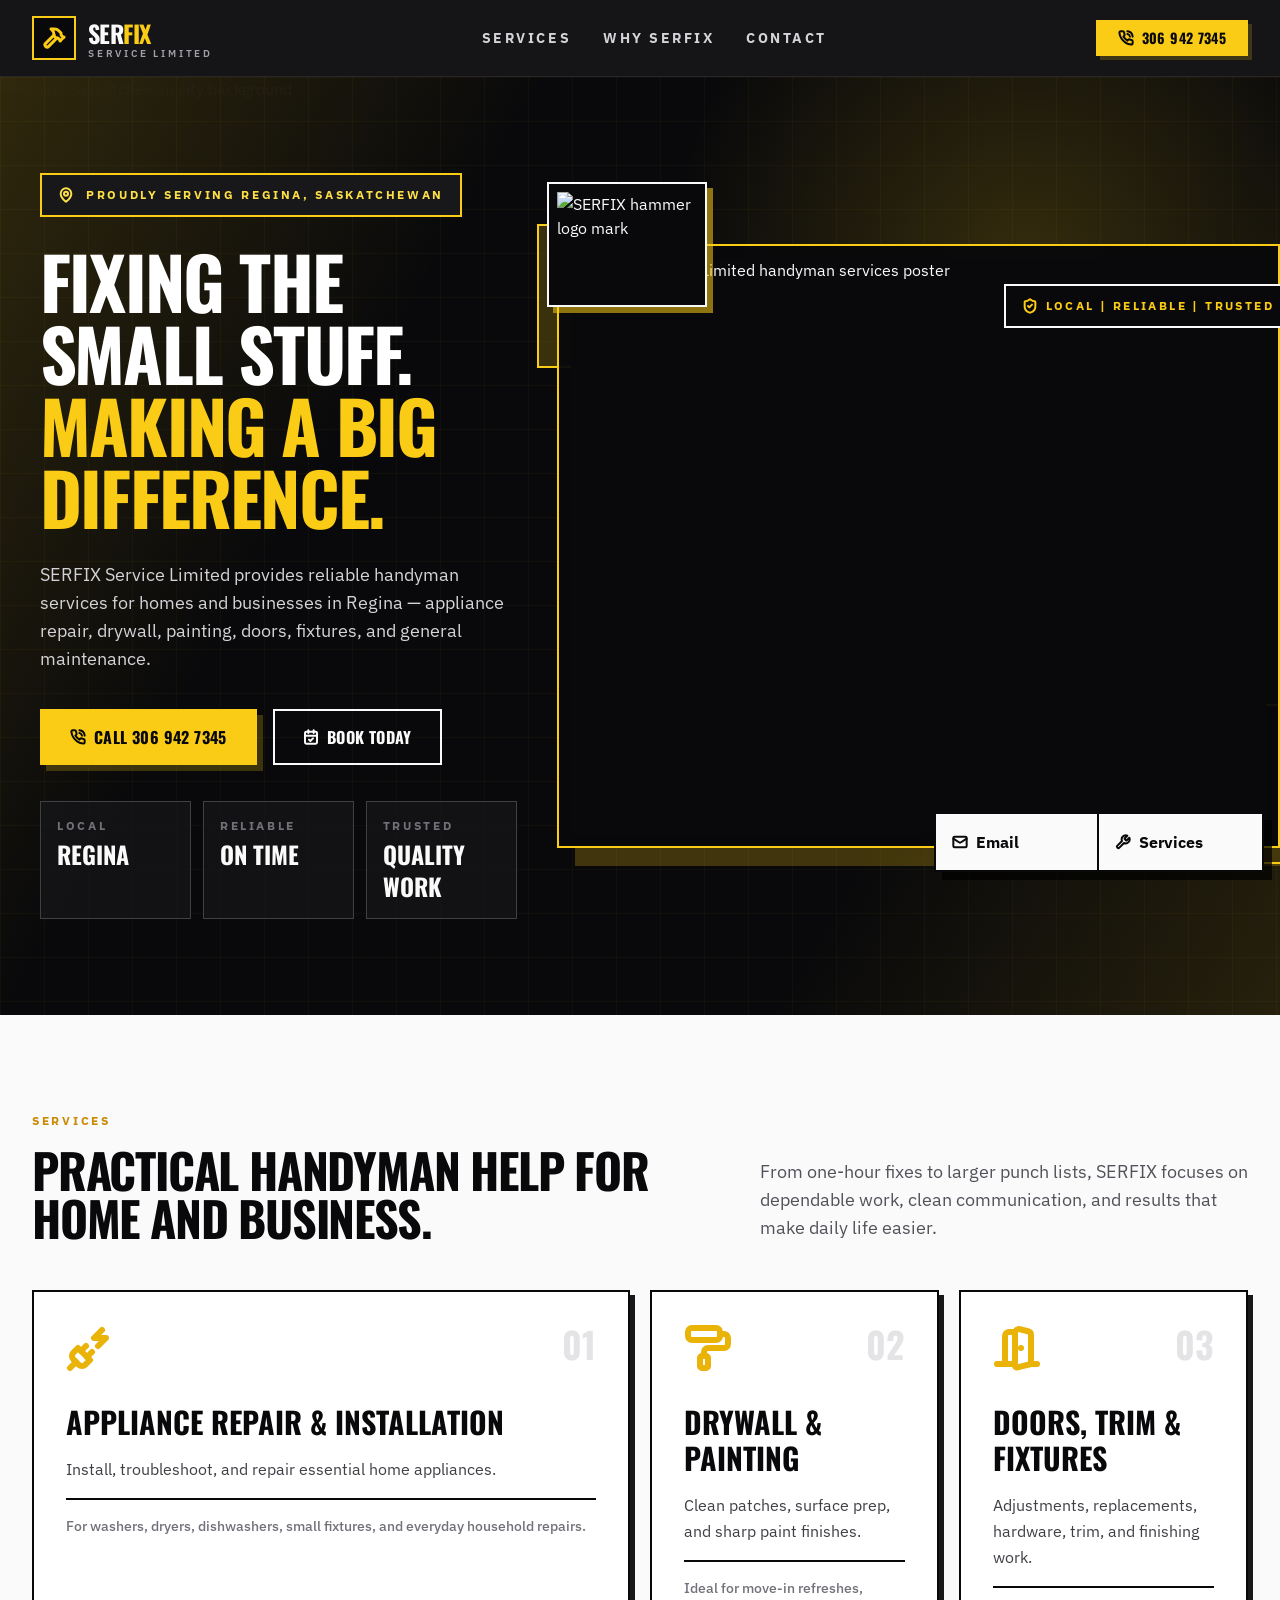
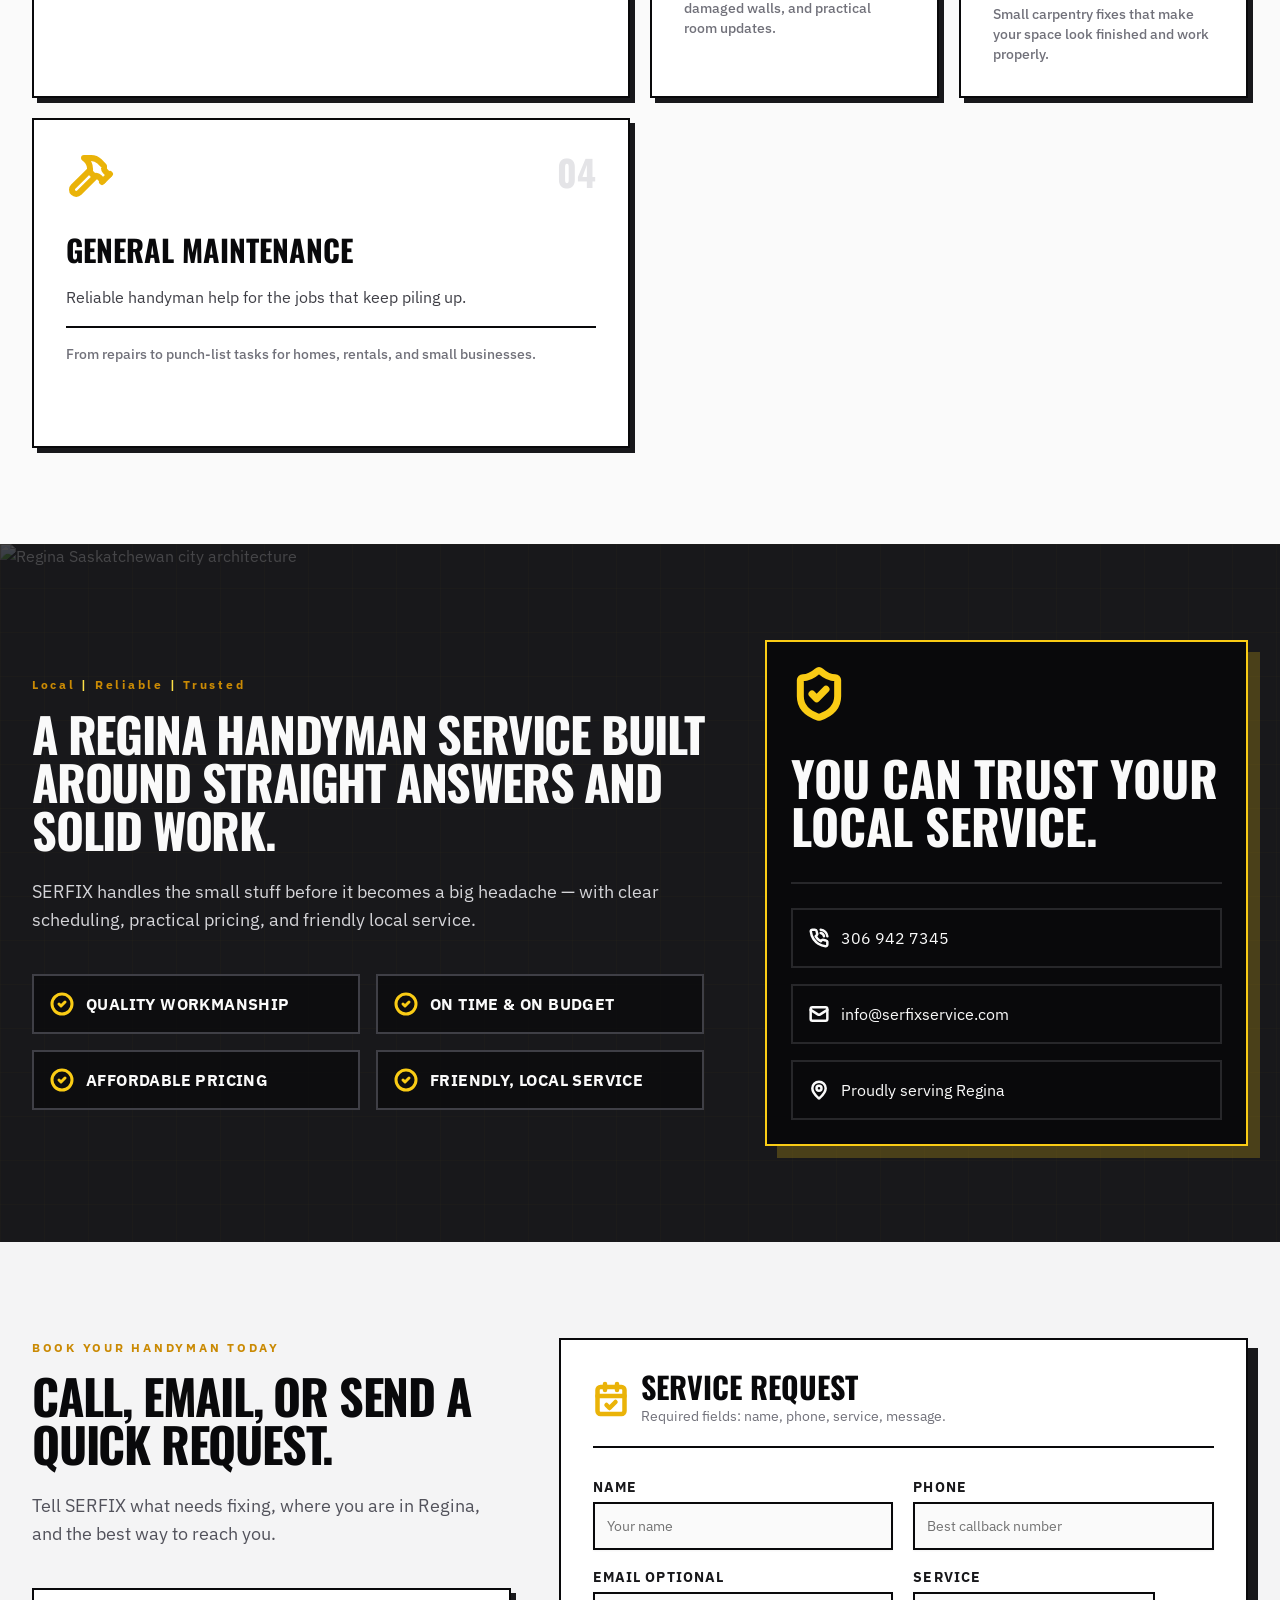
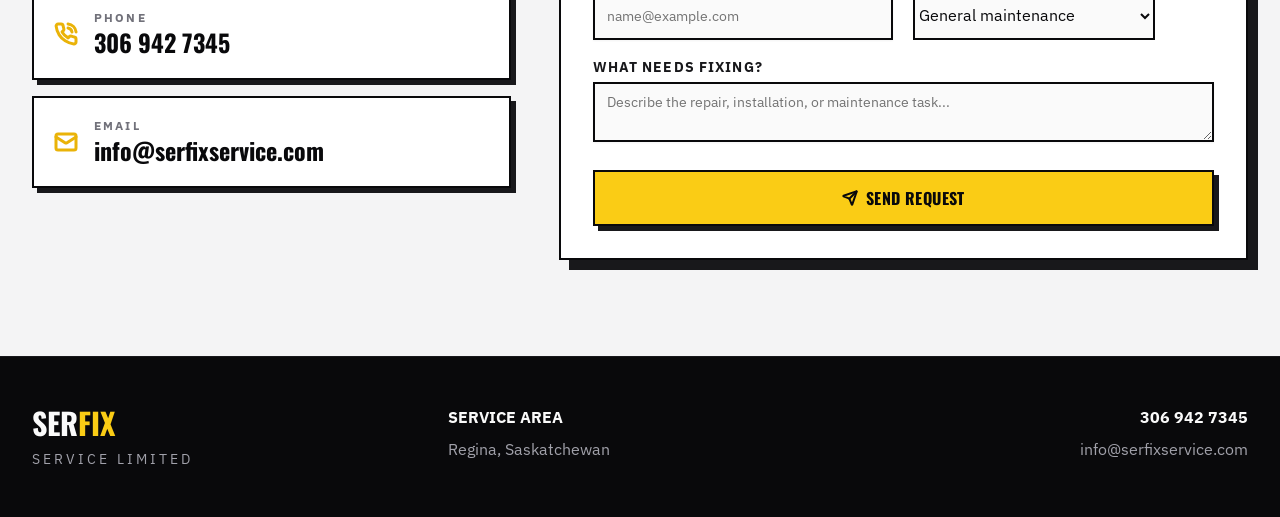
==== serfix_static_site/index.html @ 07491d95 "auto-commit for 04eb2e8a-d529-4bbb-8c58-b17c1a2b4d49" ====
<!doctype html><html lang="en"><head><meta charset="utf-8"/><meta name="viewport" content="width=device-width,initial-scale=1"/><meta name="theme-color" content="#09090b"/><meta name="description" content="SERFIX Service Limited — reliable handyman services in Regina, Saskatchewan."/><title>SERFIX Service Limited</title><script defer="defer" src="./static/js/main.a08a2204.js"></script><link href="./static/css/main.55e63e1f.css" rel="stylesheet"></head><body><noscript>You need to enable JavaScript to run this app.</noscript><div id="root"></div></body></html>
---- serfix_static_site/static/css/main.55e63e1f.css ----
@import url(https://fonts.googleapis.com/css2?family=IBM+Plex+Sans:wght@400;500;600;700;900&family=Oswald:wght@500;600;700&display=swap);*,:after,:before{--tw-border-spacing-x:0;--tw-border-spacing-y:0;--tw-translate-x:0;--tw-translate-y:0;--tw-rotate:0;--tw-skew-x:0;--tw-skew-y:0;--tw-scale-x:1;--tw-scale-y:1;--tw-pan-x: ;--tw-pan-y: ;--tw-pinch-zoom: ;--tw-scroll-snap-strictness:proximity;--tw-gradient-from-position: ;--tw-gradient-via-position: ;--tw-gradient-to-position: ;--tw-ordinal: ;--tw-slashed-zero: ;--tw-numeric-figure: ;--tw-numeric-spacing: ;--tw-numeric-fraction: ;--tw-ring-inset: ;--tw-ring-offset-width:0px;--tw-ring-offset-color:#fff;--tw-ring-color:#3b82f680;--tw-ring-offset-shadow:0 0 #0000;--tw-ring-shadow:0 0 #0000;--tw-shadow:0 0 #0000;--tw-shadow-colored:0 0 #0000;--tw-blur: ;--tw-brightness: ;--tw-contrast: ;--tw-grayscale: ;--tw-hue-rotate: ;--tw-invert: ;--tw-saturate: ;--tw-sepia: ;--tw-drop-shadow: ;--tw-backdrop-blur: ;--tw-backdrop-brightness: ;--tw-backdrop-contrast: ;--tw-backdrop-grayscale: ;--tw-backdrop-hue-rotate: ;--tw-backdrop-invert: ;--tw-backdrop-opacity: ;--tw-backdrop-saturate: ;--tw-backdrop-sepia: ;--tw-contain-size: ;--tw-contain-layout: ;--tw-contain-paint: ;--tw-contain-style: }::backdrop{--tw-border-spacing-x:0;--tw-border-spacing-y:0;--tw-translate-x:0;--tw-translate-y:0;--tw-rotate:0;--tw-skew-x:0;--tw-skew-y:0;--tw-scale-x:1;--tw-scale-y:1;--tw-pan-x: ;--tw-pan-y: ;--tw-pinch-zoom: ;--tw-scroll-snap-strictness:proximity;--tw-gradient-from-position: ;--tw-gradient-via-position: ;--tw-gradient-to-position: ;--tw-ordinal: ;--tw-slashed-zero: ;--tw-numeric-figure: ;--tw-numeric-spacing: ;--tw-numeric-fraction: ;--tw-ring-inset: ;--tw-ring-offset-width:0px;--tw-ring-offset-color:#fff;--tw-ring-color:#3b82f680;--tw-ring-offset-shadow:0 0 #0000;--tw-ring-shadow:0 0 #0000;--tw-shadow:0 0 #0000;--tw-shadow-colored:0 0 #0000;--tw-blur: ;--tw-brightness: ;--tw-contrast: ;--tw-grayscale: ;--tw-hue-rotate: ;--tw-invert: ;--tw-saturate: ;--tw-sepia: ;--tw-drop-shadow: ;--tw-backdrop-blur: ;--tw-backdrop-brightness: ;--tw-backdrop-contrast: ;--tw-backdrop-grayscale: ;--tw-backdrop-hue-rotate: ;--tw-backdrop-invert: ;--tw-backdrop-opacity: ;--tw-backdrop-saturate: ;--tw-backdrop-sepia: ;--tw-contain-size: ;--tw-contain-layout: ;--tw-contain-paint: ;--tw-contain-style: }

/*
! tailwindcss v3.4.19 | MIT License | https://tailwindcss.com
*/*,:after,:before{border:0 solid #e5e7eb;box-sizing:border-box}:after,:before{--tw-content:""}:host,html{-webkit-text-size-adjust:100%;font-feature-settings:normal;-webkit-tap-highlight-color:transparent;font-family:IBM Plex Sans,sans-serif;font-variation-settings:normal;line-height:1.5;tab-size:4}body{line-height:inherit}hr{border-top-width:1px;color:inherit;height:0}abbr:where([title]){-webkit-text-decoration:underline dotted;text-decoration:underline dotted}h1,h2,h3,h4,h5,h6{font-size:inherit;font-weight:inherit}a{color:inherit;text-decoration:inherit}b,strong{font-weight:bolder}code,kbd,pre,samp{font-feature-settings:normal;font-family:ui-monospace,SFMono-Regular,Menlo,Monaco,Consolas,Liberation Mono,Courier New,monospace;font-size:1em;font-variation-settings:normal}small{font-size:80%}sub,sup{font-size:75%;line-height:0;position:relative;vertical-align:initial}sub{bottom:-.25em}sup{top:-.5em}table{border-collapse:collapse;border-color:inherit;text-indent:0}button,input,optgroup,select,textarea{font-feature-settings:inherit;color:inherit;font-family:inherit;font-size:100%;font-variation-settings:inherit;font-weight:inherit;letter-spacing:inherit;line-height:inherit;margin:0;padding:0}button,select{text-transform:none}button,input:where([type=button]),input:where([type=reset]),input:where([type=submit]){-webkit-appearance:button;background-color:initial;background-image:none}:-moz-focusring{outline:auto}:-moz-ui-invalid{box-shadow:none}progress{vertical-align:initial}::-webkit-inner-spin-button,::-webkit-outer-spin-button{height:auto}[type=search]{-webkit-appearance:textfield;outline-offset:-2px}::-webkit-search-decoration{-webkit-appearance:none}::-webkit-file-upload-button{-webkit-appearance:button;font:inherit}summary{display:list-item}blockquote,dd,dl,figure,h1,h2,h3,h4,h5,h6,hr,p,pre{margin:0}fieldset{margin:0}fieldset,legend{padding:0}menu,ol,ul{list-style:none;margin:0;padding:0}dialog{padding:0}textarea{resize:vertical}input::placeholder,textarea::placeholder{color:#9ca3af;opacity:1}[role=button],button{cursor:pointer}:disabled{cursor:default}audio,canvas,embed,iframe,img,object,svg,video{display:block;vertical-align:middle}img,video{height:auto;max-width:100%}[hidden]:where(:not([hidden=until-found])){display:none}:root{--background:0 0% 100%;--foreground:0 0% 3.9%;--card:0 0% 100%;--card-foreground:0 0% 3.9%;--popover:0 0% 100%;--popover-foreground:0 0% 3.9%;--primary:48 96% 53%;--primary-foreground:240 10% 4%;--secondary:0 0% 96.1%;--secondary-foreground:0 0% 9%;--muted:0 0% 96.1%;--muted-foreground:0 0% 45.1%;--accent:0 0% 96.1%;--accent-foreground:0 0% 9%;--destructive:0 84.2% 60.2%;--destructive-foreground:0 0% 98%;--border:0 0% 89.8%;--input:0 0% 89.8%;--ring:48 96% 53%;--chart-1:12 76% 61%;--chart-2:173 58% 39%;--chart-3:197 37% 24%;--chart-4:43 74% 66%;--chart-5:27 87% 67%;--radius:0rem}*{border-color:#e5e5e5;border-color:hsl(var(--border))}body{background-color:#fff;background-color:hsl(var(--background));color:#0a0a0a;color:hsl(var(--foreground))}[data-debug-wrapper=true]{display:contents!important}[data-debug-wrapper=true]>*{border:inherit;column-gap:inherit;gap:inherit;margin:inherit;padding:inherit;row-gap:inherit}.sr-only{clip:rect(0,0,0,0);border-width:0;height:1px;margin:-1px;overflow:hidden;padding:0;position:absolute;white-space:nowrap;width:1px}.pointer-events-none{pointer-events:none}.pointer-events-auto{pointer-events:auto}.visible{visibility:visible}.invisible{visibility:hidden}.fixed{position:fixed}.absolute{position:absolute}.relative{position:relative}.sticky{position:-webkit-sticky;position:sticky}.inset-0{inset:0}.inset-x-0{left:0;right:0}.inset-y-0{bottom:0;top:0}.-bottom-12{bottom:-3rem}.-bottom-4{bottom:-1rem}.-bottom-6{bottom:-1.5rem}.-left-12{left:-3rem}.-left-3{left:-.75rem}.-left-5{left:-1.25rem}.-right-12{right:-3rem}.-right-3{right:-.75rem}.-right-4{right:-1rem}.-top-12{top:-3rem}.-top-16{top:-4rem}.-top-5{top:-1.25rem}.bottom-0{bottom:0}.left-0{left:0}.left-1{left:.25rem}.left-1\/2{left:50%}.left-2{left:.5rem}.left-6{left:1.5rem}.left-\[50\%\]{left:50%}.right-0{right:0}.right-1{right:.25rem}.right-2{right:.5rem}.right-4{right:1rem}.right-6{right:1.5rem}.top-0{top:0}.top-1{top:.25rem}.top-1\/2{top:50%}.top-10{top:2.5rem}.top-4{top:1rem}.top-\[1px\]{top:1px}.top-\[50\%\]{top:50%}.top-\[60\%\]{top:60%}.top-full{top:100%}.z-10{z-index:10}.z-20{z-index:20}.z-50{z-index:50}.z-\[100\]{z-index:100}.z-\[1\]{z-index:1}.-mx-1{margin-left:-.25rem;margin-right:-.25rem}.mx-auto{margin-left:auto;margin-right:auto}.my-1{margin-bottom:.25rem;margin-top:.25rem}.-ml-4{margin-left:-1rem}.-mt-4{margin-top:-1rem}.mb-1{margin-bottom:.25rem}.mb-7{margin-bottom:1.75rem}.mb-8{margin-bottom:2rem}.ml-1{margin-left:.25rem}.ml-auto{margin-left:auto}.mr-2{margin-right:.5rem}.mt-1{margin-top:.25rem}.mt-1\.5{margin-top:.375rem}.mt-10{margin-top:2.5rem}.mt-12{margin-top:3rem}.mt-2{margin-top:.5rem}.mt-24{margin-top:6rem}.mt-4{margin-top:1rem}.mt-5{margin-top:1.25rem}.mt-6{margin-top:1.5rem}.mt-7{margin-top:1.75rem}.mt-8{margin-top:2rem}.mt-9{margin-top:2.25rem}.mt-auto{margin-top:auto}.block{display:block}.flex{display:flex}.inline-flex{display:inline-flex}.table{display:table}.grid{display:grid}.hidden{display:none}.aspect-\[4\/3\]{aspect-ratio:4/3}.aspect-square{aspect-ratio:1/1}.h-1\.5{height:.375rem}.h-10{height:2.5rem}.h-11{height:2.75rem}.h-12{height:3rem}.h-14{height:3.5rem}.h-2{height:.5rem}.h-2\.5{height:.625rem}.h-3{height:.75rem}.h-3\.5{height:.875rem}.h-36{height:9rem}.h-4{height:1rem}.h-40{height:10rem}.h-5{height:1.25rem}.h-6{height:1.5rem}.h-7{height:1.75rem}.h-8{height:2rem}.h-9{height:2.25rem}.h-\[1px\]{height:1px}.h-\[var\(--radix-navigation-menu-viewport-height\)\]{height:var(--radix-navigation-menu-viewport-height)}.h-\[var\(--radix-select-trigger-height\)\]{height:var(--radix-select-trigger-height)}.h-auto{height:auto}.h-full{height:100%}.h-px{height:1px}.max-h-\[--radix-context-menu-content-available-height\]{max-height:var(--radix-context-menu-content-available-height)}.max-h-\[--radix-select-content-available-height\]{max-height:var(--radix-select-content-available-height)}.max-h-\[300px\]{max-height:300px}.max-h-\[var\(--radix-dropdown-menu-content-available-height\)\]{max-height:var(--radix-dropdown-menu-content-available-height)}.max-h-screen{max-height:100vh}.min-h-36{min-height:9rem}.min-h-\[60px\]{min-height:60px}.min-h-\[88vh\]{min-height:88vh}.min-h-screen{min-height:100vh}.w-10{width:2.5rem}.w-11{width:2.75rem}.w-12{width:3rem}.w-14{width:3.5rem}.w-2{width:.5rem}.w-2\.5{width:.625rem}.w-3{width:.75rem}.w-3\.5{width:.875rem}.w-3\/4{width:75%}.w-32{width:8rem}.w-36{width:9rem}.w-4{width:1rem}.w-40{width:10rem}.w-5{width:1.25rem}.w-6{width:1.5rem}.w-64{width:16rem}.w-7{width:1.75rem}.w-72{width:18rem}.w-8{width:2rem}.w-9{width:2.25rem}.w-\[100px\]{width:100px}.w-\[1px\]{width:1px}.w-full{width:100%}.w-max{width:-webkit-max-content;width:max-content}.w-px{width:1px}.min-w-0{min-width:0}.min-w-10{min-width:2.5rem}.min-w-8{min-width:2rem}.min-w-9{min-width:2.25rem}.min-w-\[12rem\]{min-width:12rem}.min-w-\[8rem\]{min-width:8rem}.min-w-\[var\(--radix-select-trigger-width\)\]{min-width:var(--radix-select-trigger-width)}.max-w-2xl{max-width:42rem}.max-w-3xl{max-width:48rem}.max-w-4xl{max-width:56rem}.max-w-7xl{max-width:80rem}.max-w-\[1500px\]{max-width:1500px}.max-w-lg{max-width:32rem}.max-w-max{max-width:-webkit-max-content;max-width:max-content}.max-w-xl{max-width:36rem}.flex-1{flex:1 1}.shrink-0{flex-shrink:0}.grow{flex-grow:1}.grow-0{flex-grow:0}.basis-full{flex-basis:100%}.caption-bottom{caption-side:bottom}.border-collapse{border-collapse:collapse}.origin-\[--radix-context-menu-content-transform-origin\]{transform-origin:var(--radix-context-menu-content-transform-origin)}.origin-\[--radix-dropdown-menu-content-transform-origin\]{transform-origin:var(--radix-dropdown-menu-content-transform-origin)}.origin-\[--radix-hover-card-content-transform-origin\]{transform-origin:var(--radix-hover-card-content-transform-origin)}.origin-\[--radix-menubar-content-transform-origin\]{transform-origin:var(--radix-menubar-content-transform-origin)}.origin-\[--radix-popover-content-transform-origin\]{transform-origin:var(--radix-popover-content-transform-origin)}.origin-\[--radix-select-content-transform-origin\]{transform-origin:var(--radix-select-content-transform-origin)}.origin-\[--radix-tooltip-content-transform-origin\]{transform-origin:var(--radix-tooltip-content-transform-origin)}.-translate-x-1\/2{--tw-translate-x:-50%}.-translate-x-1\/2,.-translate-y-1\/2{transform:translate(var(--tw-translate-x),var(--tw-translate-y)) rotate(var(--tw-rotate)) skewX(var(--tw-skew-x)) skewY(var(--tw-skew-y)) scaleX(var(--tw-scale-x)) scaleY(var(--tw-scale-y))}.-translate-y-1\/2{--tw-translate-y:-50%}.translate-x-\[-50\%\]{--tw-translate-x:-50%}.translate-x-\[-50\%\],.translate-y-\[-50\%\]{transform:translate(var(--tw-translate-x),var(--tw-translate-y)) rotate(var(--tw-rotate)) skewX(var(--tw-skew-x)) skewY(var(--tw-skew-y)) scaleX(var(--tw-scale-x)) scaleY(var(--tw-scale-y))}.translate-y-\[-50\%\]{--tw-translate-y:-50%}.rotate-45{--tw-rotate:45deg}.rotate-45,.rotate-90{transform:translate(var(--tw-translate-x),var(--tw-translate-y)) rotate(var(--tw-rotate)) skewX(var(--tw-skew-x)) skewY(var(--tw-skew-y)) scaleX(var(--tw-scale-x)) scaleY(var(--tw-scale-y))}.rotate-90{--tw-rotate:90deg}.transform{transform:translate(var(--tw-translate-x),var(--tw-translate-y)) rotate(var(--tw-rotate)) skewX(var(--tw-skew-x)) skewY(var(--tw-skew-y)) scaleX(var(--tw-scale-x)) scaleY(var(--tw-scale-y))}@keyframes pulse{50%{opacity:.5}}.animate-pulse{animation:pulse 2s cubic-bezier(.4,0,.6,1) infinite}.cursor-default{cursor:default}.cursor-pointer{cursor:pointer}.touch-none{touch-action:none}.select-none{-webkit-user-select:none;user-select:none}.resize-y{resize:vertical}.list-none{list-style-type:none}.grid-cols-1{grid-template-columns:repeat(1,minmax(0,1fr))}.grid-cols-2{grid-template-columns:repeat(2,minmax(0,1fr))}.flex-row{flex-direction:row}.flex-col{flex-direction:column}.flex-col-reverse{flex-direction:column-reverse}.flex-wrap{flex-wrap:wrap}.place-items-center{place-items:center}.items-start{align-items:flex-start}.items-end{align-items:flex-end}.items-center{align-items:center}.justify-center{justify-content:center}.justify-between{justify-content:space-between}.gap-1{gap:.25rem}.gap-1\.5{gap:.375rem}.gap-10{gap:2.5rem}.gap-12{gap:3rem}.gap-2{gap:.5rem}.gap-3{gap:.75rem}.gap-4{gap:1rem}.gap-5{gap:1.25rem}.gap-6{gap:1.5rem}.gap-8{gap:2rem}.space-x-1>:not([hidden])~:not([hidden]){--tw-space-x-reverse:0;margin-left:calc(.25rem*(1 - var(--tw-space-x-reverse)));margin-right:calc(.25rem*var(--tw-space-x-reverse))}.space-x-2>:not([hidden])~:not([hidden]){--tw-space-x-reverse:0;margin-left:calc(.5rem*(1 - var(--tw-space-x-reverse)));margin-right:calc(.5rem*var(--tw-space-x-reverse))}.space-y-1>:not([hidden])~:not([hidden]){--tw-space-y-reverse:0;margin-bottom:calc(.25rem*var(--tw-space-y-reverse));margin-top:calc(.25rem*(1 - var(--tw-space-y-reverse)))}.space-y-1\.5>:not([hidden])~:not([hidden]){--tw-space-y-reverse:0;margin-bottom:calc(.375rem*var(--tw-space-y-reverse));margin-top:calc(.375rem*(1 - var(--tw-space-y-reverse)))}.space-y-2>:not([hidden])~:not([hidden]){--tw-space-y-reverse:0;margin-bottom:calc(.5rem*var(--tw-space-y-reverse));margin-top:calc(.5rem*(1 - var(--tw-space-y-reverse)))}.space-y-4>:not([hidden])~:not([hidden]){--tw-space-y-reverse:0;margin-bottom:calc(1rem*var(--tw-space-y-reverse));margin-top:calc(1rem*(1 - var(--tw-space-y-reverse)))}.overflow-auto{overflow:auto}.overflow-hidden{overflow:hidden}.overflow-y-auto{overflow-y:auto}.overflow-x-hidden{overflow-x:hidden}.whitespace-nowrap{white-space:nowrap}.break-words{overflow-wrap:break-word}.break-all{word-break:break-all}.rounded-\[inherit\]{border-radius:inherit}.rounded-full{border-radius:9999px}.rounded-lg{border-radius:0;border-radius:var(--radius)}.rounded-md{border-radius:-2px;border-radius:calc(var(--radius) - 2px)}.rounded-none{border-radius:0}.rounded-sm{border-radius:-4px;border-radius:calc(var(--radius) - 4px)}.rounded-xl{border-radius:.75rem}.rounded-t-\[10px\]{border-top-left-radius:10px;border-top-right-radius:10px}.rounded-tl-sm{border-top-left-radius:-4px;border-top-left-radius:calc(var(--radius) - 4px)}.border{border-width:1px}.border-2{border-width:2px}.border-y{border-top-width:1px}.border-b,.border-y{border-bottom-width:1px}.border-b-2{border-bottom-width:2px}.border-l{border-left-width:1px}.border-r{border-right-width:1px}.border-r-2{border-right-width:2px}.border-t{border-top-width:1px}.border-t-2{border-top-width:2px}.border-destructive{border-color:#ef4444;border-color:hsl(var(--destructive))}.border-destructive\/50{border-color:#ef444480;border-color:hsl(var(--destructive)/.5)}.border-input{border-color:#e5e5e5;border-color:hsl(var(--input))}.border-primary{border-color:#facc14;border-color:hsl(var(--primary))}.border-primary\/50{border-color:#facc1480;border-color:hsl(var(--primary)/.5)}.border-transparent{border-color:#0000}.border-yellow-400{--tw-border-opacity:1;border-color:#facc15;border-color:rgb(250 204 21/var(--tw-border-opacity,1))}.border-zinc-50{--tw-border-opacity:1;border-color:#fafafa;border-color:rgb(250 250 250/var(--tw-border-opacity,1))}.border-zinc-700{--tw-border-opacity:1;border-color:#3f3f46;border-color:rgb(63 63 70/var(--tw-border-opacity,1))}.border-zinc-800{--tw-border-opacity:1;border-color:#27272a;border-color:rgb(39 39 42/var(--tw-border-opacity,1))}.border-zinc-900{--tw-border-opacity:1;border-color:#18181b;border-color:rgb(24 24 27/var(--tw-border-opacity,1))}.border-zinc-950{--tw-border-opacity:1;border-color:#09090b;border-color:rgb(9 9 11/var(--tw-border-opacity,1))}.border-l-transparent{border-left-color:#0000}.border-t-transparent{border-top-color:#0000}.bg-accent{background-color:#f5f5f5;background-color:hsl(var(--accent))}.bg-background{background-color:#fff;background-color:hsl(var(--background))}.bg-black\/80{background-color:#000c}.bg-border{background-color:#e5e5e5;background-color:hsl(var(--border))}.bg-card{background-color:#fff;background-color:hsl(var(--card))}.bg-destructive{background-color:#ef4444;background-color:hsl(var(--destructive))}.bg-foreground{background-color:#0a0a0a;background-color:hsl(var(--foreground))}.bg-muted{background-color:#f5f5f5;background-color:hsl(var(--muted))}.bg-muted\/50{background-color:#f5f5f580;background-color:hsl(var(--muted)/.5)}.bg-popover{background-color:#fff;background-color:hsl(var(--popover))}.bg-primary{background-color:#facc14;background-color:hsl(var(--primary))}.bg-primary\/10{background-color:#facc141a;background-color:hsl(var(--primary)/.1)}.bg-primary\/20{background-color:#facc1433;background-color:hsl(var(--primary)/.2)}.bg-secondary{background-color:#f5f5f5;background-color:hsl(var(--secondary))}.bg-transparent{background-color:initial}.bg-white{--tw-bg-opacity:1;background-color:#fff;background-color:rgb(255 255 255/var(--tw-bg-opacity,1))}.bg-yellow-400{--tw-bg-opacity:1;background-color:#facc15;background-color:rgb(250 204 21/var(--tw-bg-opacity,1))}.bg-yellow-400\/20{background-color:#facc1533}.bg-zinc-100{--tw-bg-opacity:1;background-color:#f4f4f5;background-color:rgb(244 244 245/var(--tw-bg-opacity,1))}.bg-zinc-50{--tw-bg-opacity:1;background-color:#fafafa;background-color:rgb(250 250 250/var(--tw-bg-opacity,1))}.bg-zinc-900{--tw-bg-opacity:1;background-color:#18181b;background-color:rgb(24 24 27/var(--tw-bg-opacity,1))}.bg-zinc-900\/70{background-color:#18181bb3}.bg-zinc-950{--tw-bg-opacity:1;background-color:#09090b;background-color:rgb(9 9 11/var(--tw-bg-opacity,1))}.bg-zinc-950\/70{background-color:#09090bb3}.bg-zinc-950\/80{background-color:#09090bcc}.bg-zinc-950\/95{background-color:#09090bf2}.bg-\[linear-gradient\(120deg\2c rgba\(250\2c 204\2c 21\2c 0\.16\)_0\%\2c transparent_30\%\2c transparent_72\%\2c rgba\(250\2c 204\2c 21\2c 0\.12\)_100\%\)\]{background-image:linear-gradient(120deg,#facc1529,#0000 30%,#0000 72%,#facc151f)}.bg-\[radial-gradient\(circle_at_80\%_20\%\2c rgba\(250\2c 204\2c 21\2c 0\.18\)\2c transparent_28\%\)\2c linear-gradient\(90deg\2c rgba\(9\2c 9\2c 11\2c 0\.98\)_0\%\2c rgba\(9\2c 9\2c 11\2c 0\.86\)_38\%\2c rgba\(9\2c 9\2c 11\2c 0\.66\)_100\%\)\]{background-image:radial-gradient(circle at 80% 20%,#facc152e,#0000 28%),linear-gradient(90deg,#09090bfa,#09090bdb 38%,#09090ba8)}.fill-current{fill:currentColor}.fill-primary{fill:#facc14;fill:hsl(var(--primary))}.object-contain{object-fit:contain}.object-cover{object-fit:cover}.object-center{object-position:center}.p-0{padding:0}.p-1{padding:.25rem}.p-2{padding:.5rem}.p-3{padding:.75rem}.p-4{padding:1rem}.p-5{padding:1.25rem}.p-6{padding:1.5rem}.p-\[1px\]{padding:1px}.px-1\.5{padding-left:.375rem;padding-right:.375rem}.px-2{padding-left:.5rem;padding-right:.5rem}.px-2\.5{padding-left:.625rem;padding-right:.625rem}.px-3{padding-left:.75rem;padding-right:.75rem}.px-4{padding-left:1rem;padding-right:1rem}.px-5{padding-left:1.25rem;padding-right:1.25rem}.px-7{padding-left:1.75rem;padding-right:1.75rem}.px-8{padding-left:2rem;padding-right:2rem}.py-0\.5{padding-bottom:.125rem;padding-top:.125rem}.py-1{padding-bottom:.25rem;padding-top:.25rem}.py-1\.5{padding-bottom:.375rem;padding-top:.375rem}.py-12{padding-bottom:3rem;padding-top:3rem}.py-16{padding-bottom:4rem;padding-top:4rem}.py-2{padding-bottom:.5rem;padding-top:.5rem}.py-20{padding-bottom:5rem;padding-top:5rem}.py-3{padding-bottom:.75rem;padding-top:.75rem}.py-4{padding-bottom:1rem;padding-top:1rem}.py-6{padding-bottom:1.5rem;padding-top:1.5rem}.pb-4{padding-bottom:1rem}.pb-5{padding-bottom:1.25rem}.pl-2{padding-left:.5rem}.pl-2\.5{padding-left:.625rem}.pl-4{padding-left:1rem}.pl-8{padding-left:2rem}.pr-2{padding-right:.5rem}.pr-2\.5{padding-right:.625rem}.pr-6{padding-right:1.5rem}.pr-8{padding-right:2rem}.pt-0{padding-top:0}.pt-1{padding-top:.25rem}.pt-4{padding-top:1rem}.pt-6{padding-top:1.5rem}.text-left{text-align:left}.text-center{text-align:center}.align-middle{vertical-align:middle}.font-display{font-family:Oswald,sans-serif}.font-sans{font-family:IBM Plex Sans,sans-serif}.text-2xl{font-size:1.5rem;line-height:2rem}.text-3xl{font-size:1.875rem;line-height:2.25rem}.text-4xl{font-size:2.25rem;line-height:2.5rem}.text-5xl{font-size:3rem;line-height:1}.text-\[0\.8rem\]{font-size:.8rem}.text-\[10px\]{font-size:10px}.text-base{font-size:1rem;line-height:1.5rem}.text-lg{font-size:1.125rem;line-height:1.75rem}.text-sm{font-size:.875rem;line-height:1.25rem}.text-xs{font-size:.75rem;line-height:1rem}.font-black{font-weight:900}.font-bold{font-weight:700}.font-medium{font-weight:500}.font-normal{font-weight:400}.font-semibold{font-weight:600}.uppercase{text-transform:uppercase}.leading-\[0\.92\]{line-height:.92}.leading-none{line-height:1}.leading-relaxed{line-height:1.625}.leading-tight{line-height:1.25}.tracking-\[0\.18em\]{letter-spacing:.18em}.tracking-\[0\.22em\]{letter-spacing:.22em}.tracking-\[0\.28em\]{letter-spacing:.28em}.tracking-\[0\.2em\]{letter-spacing:.2em}.tracking-tight{letter-spacing:-.025em}.tracking-wide{letter-spacing:.025em}.tracking-widest{letter-spacing:.1em}.text-accent-foreground{color:#171717;color:hsl(var(--accent-foreground))}.text-card-foreground{color:#0a0a0a;color:hsl(var(--card-foreground))}.text-current{color:currentColor}.text-destructive{color:#ef4444;color:hsl(var(--destructive))}.text-destructive-foreground{color:#fafafa;color:hsl(var(--destructive-foreground))}.text-foreground{color:#0a0a0a;color:hsl(var(--foreground))}.text-foreground\/50{color:#0a0a0a80;color:hsl(var(--foreground)/.5)}.text-muted-foreground{color:#737373;color:hsl(var(--muted-foreground))}.text-popover-foreground{color:#0a0a0a;color:hsl(var(--popover-foreground))}.text-primary{color:#facc14;color:hsl(var(--primary))}.text-primary-foreground{color:#09090b;color:hsl(var(--primary-foreground))}.text-secondary-foreground{color:#171717;color:hsl(var(--secondary-foreground))}.text-white{--tw-text-opacity:1;color:#fff;color:rgb(255 255 255/var(--tw-text-opacity,1))}.text-yellow-300{--tw-text-opacity:1;color:#fde047;color:rgb(253 224 71/var(--tw-text-opacity,1))}.text-yellow-400{--tw-text-opacity:1;color:#facc15;color:rgb(250 204 21/var(--tw-text-opacity,1))}.text-yellow-500{--tw-text-opacity:1;color:#eab308;color:rgb(234 179 8/var(--tw-text-opacity,1))}.text-zinc-200{--tw-text-opacity:1;color:#e4e4e7;color:rgb(228 228 231/var(--tw-text-opacity,1))}.text-zinc-300{--tw-text-opacity:1;color:#d4d4d8;color:rgb(212 212 216/var(--tw-text-opacity,1))}.text-zinc-400{--tw-text-opacity:1;color:#a1a1aa;color:rgb(161 161 170/var(--tw-text-opacity,1))}.text-zinc-50{--tw-text-opacity:1;color:#fafafa;color:rgb(250 250 250/var(--tw-text-opacity,1))}.text-zinc-500{--tw-text-opacity:1;color:#71717a;color:rgb(113 113 122/var(--tw-text-opacity,1))}.text-zinc-600{--tw-text-opacity:1;color:#52525b;color:rgb(82 82 91/var(--tw-text-opacity,1))}.text-zinc-700{--tw-text-opacity:1;color:#3f3f46;color:rgb(63 63 70/var(--tw-text-opacity,1))}.text-zinc-950{--tw-text-opacity:1;color:#09090b;color:rgb(9 9 11/var(--tw-text-opacity,1))}.underline-offset-4{text-underline-offset:4px}.opacity-0{opacity:0}.opacity-15{opacity:.15}.opacity-20{opacity:.2}.opacity-30{opacity:.3}.opacity-50{opacity:.5}.opacity-60{opacity:.6}.opacity-70{opacity:.7}.opacity-90{opacity:.9}.mix-blend-luminosity{mix-blend-mode:luminosity}.shadow{--tw-shadow:0 1px 3px 0 #0000001a,0 1px 2px -1px #0000001a;--tw-shadow-colored:0 1px 3px 0 var(--tw-shadow-color),0 1px 2px -1px var(--tw-shadow-color)}.shadow,.shadow-\[10px_10px_0px_0px_rgba\(24\2c 24\2c 27\2c 1\)\]{box-shadow:0 0 #0000,0 0 #0000,var(--tw-shadow);box-shadow:var(--tw-ring-offset-shadow,0 0 #0000),var(--tw-ring-shadow,0 0 #0000),var(--tw-shadow)}.shadow-\[10px_10px_0px_0px_rgba\(24\2c 24\2c 27\2c 1\)\]{--tw-shadow:10px 10px 0px 0px #18181b;--tw-shadow-colored:10px 10px 0px 0px var(--tw-shadow-color)}.shadow-\[12px_12px_0px_0px_rgba\(250\2c 204\2c 21\2c 0\.22\)\]{--tw-shadow:12px 12px 0px 0px #facc1538;--tw-shadow-colored:12px 12px 0px 0px var(--tw-shadow-color)}.shadow-\[12px_12px_0px_0px_rgba\(250\2c 204\2c 21\2c 0\.22\)\],.shadow-\[18px_18px_0px_0px_rgba\(250\2c 204\2c 21\2c 0\.23\)\]{box-shadow:0 0 #0000,0 0 #0000,var(--tw-shadow);box-shadow:var(--tw-ring-offset-shadow,0 0 #0000),var(--tw-ring-shadow,0 0 #0000),var(--tw-shadow)}.shadow-\[18px_18px_0px_0px_rgba\(250\2c 204\2c 21\2c 0\.23\)\]{--tw-shadow:18px 18px 0px 0px #facc153b;--tw-shadow-colored:18px 18px 0px 0px var(--tw-shadow-color)}.shadow-\[4px_4px_0px_0px_rgba\(250\2c 204\2c 21\2c 0\.18\)\]{--tw-shadow:4px 4px 0px 0px #facc152e;--tw-shadow-colored:4px 4px 0px 0px var(--tw-shadow-color)}.shadow-\[4px_4px_0px_0px_rgba\(250\2c 204\2c 21\2c 0\.18\)\],.shadow-\[5px_5px_0px_0px_rgba\(24\2c 24\2c 27\2c 1\)\]{box-shadow:0 0 #0000,0 0 #0000,var(--tw-shadow);box-shadow:var(--tw-ring-offset-shadow,0 0 #0000),var(--tw-ring-shadow,0 0 #0000),var(--tw-shadow)}.shadow-\[5px_5px_0px_0px_rgba\(24\2c 24\2c 27\2c 1\)\]{--tw-shadow:5px 5px 0px 0px #18181b;--tw-shadow-colored:5px 5px 0px 0px var(--tw-shadow-color)}.shadow-\[6px_6px_0px_0px_rgba\(250\2c 204\2c 21\2c 0\.22\)\]{--tw-shadow:6px 6px 0px 0px #facc1538;--tw-shadow-colored:6px 6px 0px 0px var(--tw-shadow-color)}.shadow-\[6px_6px_0px_0px_rgba\(250\2c 204\2c 21\2c 0\.22\)\],.shadow-\[6px_6px_0px_0px_rgba\(250\2c 204\2c 21\2c 0\.55\)\]{box-shadow:0 0 #0000,0 0 #0000,var(--tw-shadow);box-shadow:var(--tw-ring-offset-shadow,0 0 #0000),var(--tw-ring-shadow,0 0 #0000),var(--tw-shadow)}.shadow-\[6px_6px_0px_0px_rgba\(250\2c 204\2c 21\2c 0\.55\)\]{--tw-shadow:6px 6px 0px 0px #facc158c;--tw-shadow-colored:6px 6px 0px 0px var(--tw-shadow-color)}.shadow-\[8px_8px_0px_0px_rgba\(0\2c 0\2c 0\2c 0\.7\)\]{--tw-shadow:8px 8px 0px 0px #000000b3;--tw-shadow-colored:8px 8px 0px 0px var(--tw-shadow-color)}.shadow-\[8px_8px_0px_0px_rgba\(0\2c 0\2c 0\2c 0\.7\)\],.shadow-lg{box-shadow:0 0 #0000,0 0 #0000,var(--tw-shadow);box-shadow:var(--tw-ring-offset-shadow,0 0 #0000),var(--tw-ring-shadow,0 0 #0000),var(--tw-shadow)}.shadow-lg{--tw-shadow:0 10px 15px -3px #0000001a,0 4px 6px -4px #0000001a;--tw-shadow-colored:0 10px 15px -3px var(--tw-shadow-color),0 4px 6px -4px var(--tw-shadow-color)}.shadow-md{--tw-shadow:0 4px 6px -1px #0000001a,0 2px 4px -2px #0000001a;--tw-shadow-colored:0 4px 6px -1px var(--tw-shadow-color),0 2px 4px -2px var(--tw-shadow-color)}.shadow-md,.shadow-sm{box-shadow:0 0 #0000,0 0 #0000,var(--tw-shadow);box-shadow:var(--tw-ring-offset-shadow,0 0 #0000),var(--tw-ring-shadow,0 0 #0000),var(--tw-shadow)}.shadow-sm{--tw-shadow:0 1px 2px 0 #0000000d;--tw-shadow-colored:0 1px 2px 0 var(--tw-shadow-color)}.outline-none{outline:2px solid #0000;outline-offset:2px}.outline{outline-style:solid}.ring-0{--tw-ring-offset-shadow:var(--tw-ring-inset) 0 0 0 var(--tw-ring-offset-width) var(--tw-ring-offset-color);--tw-ring-shadow:var(--tw-ring-inset) 0 0 0 calc(var(--tw-ring-offset-width)) var(--tw-ring-color)}.ring-0,.ring-1{box-shadow:var(--tw-ring-offset-shadow),var(--tw-ring-shadow),0 0 #0000;box-shadow:var(--tw-ring-offset-shadow),var(--tw-ring-shadow),var(--tw-shadow,0 0 #0000)}.ring-1{--tw-ring-offset-shadow:var(--tw-ring-inset) 0 0 0 var(--tw-ring-offset-width) var(--tw-ring-offset-color);--tw-ring-shadow:var(--tw-ring-inset) 0 0 0 calc(1px + var(--tw-ring-offset-width)) var(--tw-ring-color)}.ring-ring{--tw-ring-color:hsl(var(--ring))}.ring-offset-background{--tw-ring-offset-color:hsl(var(--background))}.filter{filter:var(--tw-blur) var(--tw-brightness) var(--tw-contrast) var(--tw-grayscale) var(--tw-hue-rotate) var(--tw-invert) var(--tw-saturate) var(--tw-sepia) var(--tw-drop-shadow)}.backdrop-blur-md{--tw-backdrop-blur:blur(12px);-webkit-backdrop-filter:var(--tw-backdrop-blur) var(--tw-backdrop-brightness) var(--tw-backdrop-contrast) var(--tw-backdrop-grayscale) var(--tw-backdrop-hue-rotate) var(--tw-backdrop-invert) var(--tw-backdrop-opacity) var(--tw-backdrop-saturate) var(--tw-backdrop-sepia);backdrop-filter:var(--tw-backdrop-blur) var(--tw-backdrop-brightness) var(--tw-backdrop-contrast) var(--tw-backdrop-grayscale) var(--tw-backdrop-hue-rotate) var(--tw-backdrop-invert) var(--tw-backdrop-opacity) var(--tw-backdrop-saturate) var(--tw-backdrop-sepia)}.transition{transition-duration:.15s;transition-property:color,background-color,border-color,fill,stroke,opacity,box-shadow,transform,filter,-webkit-text-decoration-color,-webkit-backdrop-filter;transition-property:color,background-color,border-color,text-decoration-color,fill,stroke,opacity,box-shadow,transform,filter,backdrop-filter;transition-property:color,background-color,border-color,text-decoration-color,fill,stroke,opacity,box-shadow,transform,filter,backdrop-filter,-webkit-text-decoration-color,-webkit-backdrop-filter;transition-timing-function:cubic-bezier(.4,0,.2,1)}.transition-\[transform\2c background-color\2c color\]{transition-duration:.15s;transition-property:transform,background-color,color;transition-timing-function:cubic-bezier(.4,0,.2,1)}.transition-\[transform\2c background-color\]{transition-duration:.15s;transition-property:transform,background-color;transition-timing-function:cubic-bezier(.4,0,.2,1)}.transition-all{transition-duration:.15s;transition-property:all;transition-timing-function:cubic-bezier(.4,0,.2,1)}.transition-colors{transition-duration:.15s;transition-property:color,background-color,border-color,fill,stroke,-webkit-text-decoration-color;transition-property:color,background-color,border-color,text-decoration-color,fill,stroke;transition-property:color,background-color,border-color,text-decoration-color,fill,stroke,-webkit-text-decoration-color;transition-timing-function:cubic-bezier(.4,0,.2,1)}.transition-opacity{transition-duration:.15s;transition-property:opacity;transition-timing-function:cubic-bezier(.4,0,.2,1)}.transition-transform{transition-duration:.15s;transition-property:transform;transition-timing-function:cubic-bezier(.4,0,.2,1)}.duration-1000{transition-duration:1s}.duration-200{transition-duration:.2s}.duration-300{transition-duration:.3s}.ease-in-out{transition-timing-function:cubic-bezier(.4,0,.2,1)}@keyframes enter{0%{opacity:1;opacity:var(--tw-enter-opacity,1);transform:translateZ(0) scaleX(1) rotate(0);transform:translate3d(var(--tw-enter-translate-x,0),var(--tw-enter-translate-y,0),0) scale3d(var(--tw-enter-scale,1),var(--tw-enter-scale,1),var(--tw-enter-scale,1)) rotate(var(--tw-enter-rotate,0))}}@keyframes exit{to{opacity:1;opacity:var(--tw-exit-opacity,1);transform:translateZ(0) scaleX(1) rotate(0);transform:translate3d(var(--tw-exit-translate-x,0),var(--tw-exit-translate-y,0),0) scale3d(var(--tw-exit-scale,1),var(--tw-exit-scale,1),var(--tw-exit-scale,1)) rotate(var(--tw-exit-rotate,0))}}.animate-in{--tw-enter-opacity:initial;--tw-enter-scale:initial;--tw-enter-rotate:initial;--tw-enter-translate-x:initial;--tw-enter-translate-y:initial;animation-duration:.15s;animation-name:enter}.fade-in-0{--tw-enter-opacity:0}.zoom-in-95{--tw-enter-scale:.95}.duration-1000{animation-duration:1s}.duration-200{animation-duration:.2s}.duration-300{animation-duration:.3s}.ease-in-out{animation-timing-function:cubic-bezier(.4,0,.2,1)}body{-webkit-font-smoothing:antialiased;-moz-osx-font-smoothing:grayscale;font-family:IBM Plex Sans,sans-serif;margin:0}code{font-family:source-code-pro,Menlo,Monaco,Consolas,Courier New,monospace}.file\:border-0::-webkit-file-upload-button{border-width:0}.file\:border-0::file-selector-button{border-width:0}.file\:bg-transparent::-webkit-file-upload-button{background-color:initial}.file\:bg-transparent::file-selector-button{background-color:initial}.file\:text-sm::-webkit-file-upload-button{font-size:.875rem;line-height:1.25rem}.file\:text-sm::file-selector-button{font-size:.875rem;line-height:1.25rem}.file\:font-medium::-webkit-file-upload-button{font-weight:500}.file\:font-medium::file-selector-button{font-weight:500}.file\:text-foreground::-webkit-file-upload-button{color:#0a0a0a;color:hsl(var(--foreground))}.file\:text-foreground::file-selector-button{color:#0a0a0a;color:hsl(var(--foreground))}.placeholder\:text-muted-foreground::placeholder{color:#737373;color:hsl(var(--muted-foreground))}.after\:absolute:after{content:var(--tw-content);position:absolute}.after\:inset-y-0:after{bottom:0;content:var(--tw-content);top:0}.after\:left-1\/2:after{content:var(--tw-content);left:50%}.after\:w-1:after{content:var(--tw-content);width:.25rem}.after\:-translate-x-1\/2:after{--tw-translate-x:-50%;content:var(--tw-content);transform:translate(var(--tw-translate-x),var(--tw-translate-y)) rotate(var(--tw-rotate)) skewX(var(--tw-skew-x)) skewY(var(--tw-skew-y)) scaleX(var(--tw-scale-x)) scaleY(var(--tw-scale-y))}.first\:rounded-l-md:first-child{border-bottom-left-radius:-2px;border-bottom-left-radius:calc(var(--radius) - 2px);border-top-left-radius:-2px;border-top-left-radius:calc(var(--radius) - 2px)}.first\:border-l:first-child{border-left-width:1px}.last\:rounded-r-md:last-child{border-bottom-right-radius:-2px;border-bottom-right-radius:calc(var(--radius) - 2px);border-top-right-radius:-2px;border-top-right-radius:calc(var(--radius) - 2px)}.focus-within\:relative:focus-within{position:relative}.focus-within\:z-20:focus-within{z-index:20}.hover\:-translate-y-0\.5:hover{--tw-translate-y:-0.125rem}.hover\:-translate-y-0\.5:hover,.hover\:-translate-y-1:hover{transform:translate(var(--tw-translate-x),var(--tw-translate-y)) rotate(var(--tw-rotate)) skewX(var(--tw-skew-x)) skewY(var(--tw-skew-y)) scaleX(var(--tw-scale-x)) scaleY(var(--tw-scale-y))}.hover\:-translate-y-1:hover{--tw-translate-y:-0.25rem}.hover\:bg-accent:hover{background-color:#f5f5f5;background-color:hsl(var(--accent))}.hover\:bg-destructive\/80:hover{background-color:#ef4444cc;background-color:hsl(var(--destructive)/.8)}.hover\:bg-destructive\/90:hover{background-color:#ef4444e6;background-color:hsl(var(--destructive)/.9)}.hover\:bg-muted:hover{background-color:#f5f5f5;background-color:hsl(var(--muted))}.hover\:bg-muted\/50:hover{background-color:#f5f5f580;background-color:hsl(var(--muted)/.5)}.hover\:bg-primary:hover{background-color:#facc14;background-color:hsl(var(--primary))}.hover\:bg-primary\/80:hover{background-color:#facc14cc;background-color:hsl(var(--primary)/.8)}.hover\:bg-primary\/90:hover{background-color:#facc14e6;background-color:hsl(var(--primary)/.9)}.hover\:bg-secondary:hover{background-color:#f5f5f5;background-color:hsl(var(--secondary))}.hover\:bg-secondary\/80:hover{background-color:#f5f5f5cc;background-color:hsl(var(--secondary)/.8)}.hover\:bg-yellow-300:hover{--tw-bg-opacity:1;background-color:#fde047;background-color:rgb(253 224 71/var(--tw-bg-opacity,1))}.hover\:bg-zinc-50:hover{--tw-bg-opacity:1;background-color:#fafafa;background-color:rgb(250 250 250/var(--tw-bg-opacity,1))}.hover\:text-accent-foreground:hover{color:#171717;color:hsl(var(--accent-foreground))}.hover\:text-foreground:hover{color:#0a0a0a;color:hsl(var(--foreground))}.hover\:text-muted-foreground:hover{color:#737373;color:hsl(var(--muted-foreground))}.hover\:text-primary-foreground:hover{color:#09090b;color:hsl(var(--primary-foreground))}.hover\:text-yellow-400:hover{--tw-text-opacity:1;color:#facc15;color:rgb(250 204 21/var(--tw-text-opacity,1))}.hover\:text-zinc-950:hover{--tw-text-opacity:1;color:#09090b;color:rgb(9 9 11/var(--tw-text-opacity,1))}.hover\:underline:hover{-webkit-text-decoration-line:underline;text-decoration-line:underline}.hover\:opacity-100:hover{opacity:1}.focus\:bg-accent:focus{background-color:#f5f5f5;background-color:hsl(var(--accent))}.focus\:bg-primary:focus{background-color:#facc14;background-color:hsl(var(--primary))}.focus\:text-accent-foreground:focus{color:#171717;color:hsl(var(--accent-foreground))}.focus\:text-primary-foreground:focus{color:#09090b;color:hsl(var(--primary-foreground))}.focus\:opacity-100:focus{opacity:1}.focus\:outline-none:focus{outline:2px solid #0000;outline-offset:2px}.focus\:ring-1:focus{--tw-ring-offset-shadow:var(--tw-ring-inset) 0 0 0 var(--tw-ring-offset-width) var(--tw-ring-offset-color);--tw-ring-shadow:var(--tw-ring-inset) 0 0 0 calc(1px + var(--tw-ring-offset-width)) var(--tw-ring-color)}.focus\:ring-1:focus,.focus\:ring-2:focus{box-shadow:var(--tw-ring-offset-shadow),var(--tw-ring-shadow),0 0 #0000;box-shadow:var(--tw-ring-offset-shadow),var(--tw-ring-shadow),var(--tw-shadow,0 0 #0000)}.focus\:ring-2:focus{--tw-ring-offset-shadow:var(--tw-ring-inset) 0 0 0 var(--tw-ring-offset-width) var(--tw-ring-offset-color);--tw-ring-shadow:var(--tw-ring-inset) 0 0 0 calc(2px + var(--tw-ring-offset-width)) var(--tw-ring-color)}.focus\:ring-ring:focus{--tw-ring-color:hsl(var(--ring))}.focus\:ring-offset-2:focus{--tw-ring-offset-width:2px}.focus-visible\:outline-none:focus-visible{outline:2px solid #0000;outline-offset:2px}.focus-visible\:ring-1:focus-visible{--tw-ring-offset-shadow:var(--tw-ring-inset) 0 0 0 var(--tw-ring-offset-width) var(--tw-ring-offset-color);--tw-ring-shadow:var(--tw-ring-inset) 0 0 0 calc(1px + var(--tw-ring-offset-width)) var(--tw-ring-color);box-shadow:var(--tw-ring-offset-shadow),var(--tw-ring-shadow),0 0 #0000;box-shadow:var(--tw-ring-offset-shadow),var(--tw-ring-shadow),var(--tw-shadow,0 0 #0000)}.focus-visible\:ring-2:focus-visible{--tw-ring-offset-shadow:var(--tw-ring-inset) 0 0 0 var(--tw-ring-offset-width) var(--tw-ring-offset-color);--tw-ring-shadow:var(--tw-ring-inset) 0 0 0 calc(2px + var(--tw-ring-offset-width)) var(--tw-ring-color);box-shadow:var(--tw-ring-offset-shadow),var(--tw-ring-shadow),0 0 #0000;box-shadow:var(--tw-ring-offset-shadow),var(--tw-ring-shadow),var(--tw-shadow,0 0 #0000)}.focus-visible\:ring-ring:focus-visible{--tw-ring-color:hsl(var(--ring))}.focus-visible\:ring-offset-1:focus-visible{--tw-ring-offset-width:1px}.focus-visible\:ring-offset-2:focus-visible{--tw-ring-offset-width:2px}.focus-visible\:ring-offset-background:focus-visible{--tw-ring-offset-color:hsl(var(--background))}.disabled\:pointer-events-none:disabled{pointer-events:none}.disabled\:translate-y-0:disabled{--tw-translate-y:0px;transform:translate(var(--tw-translate-x),var(--tw-translate-y)) rotate(var(--tw-rotate)) skewX(var(--tw-skew-x)) skewY(var(--tw-skew-y)) scaleX(var(--tw-scale-x)) scaleY(var(--tw-scale-y))}.disabled\:cursor-not-allowed:disabled{cursor:not-allowed}.disabled\:opacity-50:disabled{opacity:.5}.disabled\:opacity-70:disabled{opacity:.7}.group:hover .group-hover\:-translate-y-0\.5{--tw-translate-y:-0.125rem;transform:translate(var(--tw-translate-x),var(--tw-translate-y)) rotate(var(--tw-rotate)) skewX(var(--tw-skew-x)) skewY(var(--tw-skew-y)) scaleX(var(--tw-scale-x)) scaleY(var(--tw-scale-y))}.group:hover .group-hover\:opacity-100{opacity:1}.group.destructive .group-\[\.destructive\]\:border-muted\/40{border-color:#f5f5f566;border-color:hsl(var(--muted)/.4)}.group.toaster .group-\[\.toaster\]\:border-border{border-color:#e5e5e5;border-color:hsl(var(--border))}.group.toast .group-\[\.toast\]\:bg-muted{background-color:#f5f5f5;background-color:hsl(var(--muted))}.group.toast .group-\[\.toast\]\:bg-primary{background-color:#facc14;background-color:hsl(var(--primary))}.group.toaster .group-\[\.toaster\]\:bg-background{background-color:#fff;background-color:hsl(var(--background))}.group.destructive .group-\[\.destructive\]\:text-red-300{--tw-text-opacity:1;color:#fca5a5;color:rgb(252 165 165/var(--tw-text-opacity,1))}.group.toast .group-\[\.toast\]\:text-muted-foreground{color:#737373;color:hsl(var(--muted-foreground))}.group.toast .group-\[\.toast\]\:text-primary-foreground{color:#09090b;color:hsl(var(--primary-foreground))}.group.toaster .group-\[\.toaster\]\:text-foreground{color:#0a0a0a;color:hsl(var(--foreground))}.group.toaster .group-\[\.toaster\]\:shadow-lg{--tw-shadow:0 10px 15px -3px #0000001a,0 4px 6px -4px #0000001a;--tw-shadow-colored:0 10px 15px -3px var(--tw-shadow-color),0 4px 6px -4px var(--tw-shadow-color);box-shadow:0 0 #0000,0 0 #0000,var(--tw-shadow);box-shadow:var(--tw-ring-offset-shadow,0 0 #0000),var(--tw-ring-shadow,0 0 #0000),var(--tw-shadow)}.group.destructive .group-\[\.destructive\]\:hover\:border-destructive\/30:hover{border-color:#ef44444d;border-color:hsl(var(--destructive)/.3)}.group.destructive .group-\[\.destructive\]\:hover\:bg-destructive:hover{background-color:#ef4444;background-color:hsl(var(--destructive))}.group.destructive .group-\[\.destructive\]\:hover\:text-destructive-foreground:hover{color:#fafafa;color:hsl(var(--destructive-foreground))}.group.destructive .group-\[\.destructive\]\:hover\:text-red-50:hover{--tw-text-opacity:1;color:#fef2f2;color:rgb(254 242 242/var(--tw-text-opacity,1))}.group.destructive .group-\[\.destructive\]\:focus\:ring-destructive:focus{--tw-ring-color:hsl(var(--destructive))}.group.destructive .group-\[\.destructive\]\:focus\:ring-red-400:focus{--tw-ring-opacity:1;--tw-ring-color:rgb(248 113 113/var(--tw-ring-opacity,1))}.group.destructive .group-\[\.destructive\]\:focus\:ring-offset-red-600:focus{--tw-ring-offset-color:#dc2626}.peer:disabled~.peer-disabled\:cursor-not-allowed{cursor:not-allowed}.peer:disabled~.peer-disabled\:opacity-70{opacity:.7}.has-\[\:disabled\]\:opacity-50:has(:disabled){opacity:.5}.aria-selected\:bg-accent[aria-selected=true]{background-color:#f5f5f5;background-color:hsl(var(--accent))}.aria-selected\:bg-accent\/50[aria-selected=true]{background-color:#f5f5f580;background-color:hsl(var(--accent)/.5)}.aria-selected\:text-accent-foreground[aria-selected=true]{color:#171717;color:hsl(var(--accent-foreground))}.aria-selected\:text-muted-foreground[aria-selected=true]{color:#737373;color:hsl(var(--muted-foreground))}.aria-selected\:opacity-100[aria-selected=true]{opacity:1}.data-\[disabled\=true\]\:pointer-events-none[data-disabled=true],.data-\[disabled\]\:pointer-events-none[data-disabled]{pointer-events:none}.data-\[panel-group-direction\=vertical\]\:h-px[data-panel-group-direction=vertical]{height:1px}.data-\[panel-group-direction\=vertical\]\:w-full[data-panel-group-direction=vertical]{width:100%}.data-\[side\=bottom\]\:translate-y-1[data-side=bottom]{--tw-translate-y:0.25rem}.data-\[side\=bottom\]\:translate-y-1[data-side=bottom],.data-\[side\=left\]\:-translate-x-1[data-side=left]{transform:translate(var(--tw-translate-x),var(--tw-translate-y)) rotate(var(--tw-rotate)) skewX(var(--tw-skew-x)) skewY(var(--tw-skew-y)) scaleX(var(--tw-scale-x)) scaleY(var(--tw-scale-y))}.data-\[side\=left\]\:-translate-x-1[data-side=left]{--tw-translate-x:-0.25rem}.data-\[side\=right\]\:translate-x-1[data-side=right]{--tw-translate-x:0.25rem}.data-\[side\=right\]\:translate-x-1[data-side=right],.data-\[side\=top\]\:-translate-y-1[data-side=top]{transform:translate(var(--tw-translate-x),var(--tw-translate-y)) rotate(var(--tw-rotate)) skewX(var(--tw-skew-x)) skewY(var(--tw-skew-y)) scaleX(var(--tw-scale-x)) scaleY(var(--tw-scale-y))}.data-\[side\=top\]\:-translate-y-1[data-side=top]{--tw-translate-y:-0.25rem}.data-\[state\=checked\]\:translate-x-4[data-state=checked]{--tw-translate-x:1rem;transform:translate(var(--tw-translate-x),var(--tw-translate-y)) rotate(var(--tw-rotate)) skewX(var(--tw-skew-x)) skewY(var(--tw-skew-y)) scaleX(var(--tw-scale-x)) scaleY(var(--tw-scale-y))}.data-\[state\=unchecked\]\:translate-x-0[data-state=unchecked],.data-\[swipe\=cancel\]\:translate-x-0[data-swipe=cancel]{--tw-translate-x:0px;transform:translate(var(--tw-translate-x),var(--tw-translate-y)) rotate(var(--tw-rotate)) skewX(var(--tw-skew-x)) skewY(var(--tw-skew-y)) scaleX(var(--tw-scale-x)) scaleY(var(--tw-scale-y))}.data-\[swipe\=end\]\:translate-x-\[var\(--radix-toast-swipe-end-x\)\][data-swipe=end]{--tw-translate-x:var(--radix-toast-swipe-end-x)}.data-\[swipe\=end\]\:translate-x-\[var\(--radix-toast-swipe-end-x\)\][data-swipe=end],.data-\[swipe\=move\]\:translate-x-\[var\(--radix-toast-swipe-move-x\)\][data-swipe=move]{transform:translate(var(--tw-translate-x),var(--tw-translate-y)) rotate(var(--tw-rotate)) skewX(var(--tw-skew-x)) skewY(var(--tw-skew-y)) scaleX(var(--tw-scale-x)) scaleY(var(--tw-scale-y))}.data-\[swipe\=move\]\:translate-x-\[var\(--radix-toast-swipe-move-x\)\][data-swipe=move]{--tw-translate-x:var(--radix-toast-swipe-move-x)}@keyframes accordion-up{0%{height:var(--radix-accordion-content-height)}to{height:0}}.data-\[state\=closed\]\:animate-accordion-up[data-state=closed]{animation:accordion-up .2s ease-out}@keyframes accordion-down{0%{height:0}to{height:var(--radix-accordion-content-height)}}.data-\[state\=open\]\:animate-accordion-down[data-state=open]{animation:accordion-down .2s ease-out}.data-\[panel-group-direction\=vertical\]\:flex-col[data-panel-group-direction=vertical]{flex-direction:column}.data-\[selected\=true\]\:bg-accent[data-selected=true]{background-color:#f5f5f5;background-color:hsl(var(--accent))}.data-\[state\=active\]\:bg-background[data-state=active]{background-color:#fff;background-color:hsl(var(--background))}.data-\[state\=checked\]\:bg-primary[data-state=checked]{background-color:#facc14;background-color:hsl(var(--primary))}.data-\[state\=on\]\:bg-accent[data-state=on],.data-\[state\=open\]\:bg-accent[data-state=open]{background-color:#f5f5f5;background-color:hsl(var(--accent))}.data-\[state\=open\]\:bg-accent\/50[data-state=open]{background-color:#f5f5f580;background-color:hsl(var(--accent)/.5)}.data-\[state\=open\]\:bg-secondary[data-state=open]{background-color:#f5f5f5;background-color:hsl(var(--secondary))}.data-\[state\=selected\]\:bg-muted[data-state=selected]{background-color:#f5f5f5;background-color:hsl(var(--muted))}.data-\[state\=unchecked\]\:bg-input[data-state=unchecked]{background-color:#e5e5e5;background-color:hsl(var(--input))}.data-\[placeholder\]\:text-muted-foreground[data-placeholder]{color:#737373;color:hsl(var(--muted-foreground))}.data-\[selected\=true\]\:text-accent-foreground[data-selected=true]{color:#171717;color:hsl(var(--accent-foreground))}.data-\[state\=active\]\:text-foreground[data-state=active]{color:#0a0a0a;color:hsl(var(--foreground))}.data-\[state\=checked\]\:text-primary-foreground[data-state=checked]{color:#09090b;color:hsl(var(--primary-foreground))}.data-\[state\=on\]\:text-accent-foreground[data-state=on],.data-\[state\=open\]\:text-accent-foreground[data-state=open]{color:#171717;color:hsl(var(--accent-foreground))}.data-\[state\=open\]\:text-muted-foreground[data-state=open]{color:#737373;color:hsl(var(--muted-foreground))}.data-\[disabled\=true\]\:opacity-50[data-disabled=true],.data-\[disabled\]\:opacity-50[data-disabled]{opacity:.5}.data-\[state\=active\]\:shadow[data-state=active]{--tw-shadow:0 1px 3px 0 #0000001a,0 1px 2px -1px #0000001a;--tw-shadow-colored:0 1px 3px 0 var(--tw-shadow-color),0 1px 2px -1px var(--tw-shadow-color);box-shadow:0 0 #0000,0 0 #0000,var(--tw-shadow);box-shadow:var(--tw-ring-offset-shadow,0 0 #0000),var(--tw-ring-shadow,0 0 #0000),var(--tw-shadow)}.data-\[swipe\=move\]\:transition-none[data-swipe=move]{transition-property:none}.data-\[state\=closed\]\:duration-300[data-state=closed]{transition-duration:.3s}.data-\[state\=open\]\:duration-500[data-state=open]{transition-duration:.5s}.data-\[motion\^\=from-\]\:animate-in[data-motion^=from-],.data-\[state\=open\]\:animate-in[data-state=open],.data-\[state\=visible\]\:animate-in[data-state=visible]{--tw-enter-opacity:initial;--tw-enter-scale:initial;--tw-enter-rotate:initial;--tw-enter-translate-x:initial;--tw-enter-translate-y:initial;animation-duration:.15s;animation-name:enter}.data-\[motion\^\=to-\]\:animate-out[data-motion^=to-],.data-\[state\=closed\]\:animate-out[data-state=closed],.data-\[state\=hidden\]\:animate-out[data-state=hidden],.data-\[swipe\=end\]\:animate-out[data-swipe=end]{--tw-exit-opacity:initial;--tw-exit-scale:initial;--tw-exit-rotate:initial;--tw-exit-translate-x:initial;--tw-exit-translate-y:initial;animation-duration:.15s;animation-name:exit}.data-\[motion\^\=from-\]\:fade-in[data-motion^=from-]{--tw-enter-opacity:0}.data-\[motion\^\=to-\]\:fade-out[data-motion^=to-],.data-\[state\=closed\]\:fade-out-0[data-state=closed]{--tw-exit-opacity:0}.data-\[state\=closed\]\:fade-out-80[data-state=closed]{--tw-exit-opacity:0.8}.data-\[state\=hidden\]\:fade-out[data-state=hidden]{--tw-exit-opacity:0}.data-\[state\=open\]\:fade-in-0[data-state=open],.data-\[state\=visible\]\:fade-in[data-state=visible]{--tw-enter-opacity:0}.data-\[state\=closed\]\:zoom-out-95[data-state=closed]{--tw-exit-scale:.95}.data-\[state\=open\]\:zoom-in-90[data-state=open]{--tw-enter-scale:.9}.data-\[state\=open\]\:zoom-in-95[data-state=open]{--tw-enter-scale:.95}.data-\[motion\=from-end\]\:slide-in-from-right-52[data-motion=from-end]{--tw-enter-translate-x:13rem}.data-\[motion\=from-start\]\:slide-in-from-left-52[data-motion=from-start]{--tw-enter-translate-x:-13rem}.data-\[motion\=to-end\]\:slide-out-to-right-52[data-motion=to-end]{--tw-exit-translate-x:13rem}.data-\[motion\=to-start\]\:slide-out-to-left-52[data-motion=to-start]{--tw-exit-translate-x:-13rem}.data-\[side\=bottom\]\:slide-in-from-top-2[data-side=bottom]{--tw-enter-translate-y:-0.5rem}.data-\[side\=left\]\:slide-in-from-right-2[data-side=left]{--tw-enter-translate-x:0.5rem}.data-\[side\=right\]\:slide-in-from-left-2[data-side=right]{--tw-enter-translate-x:-0.5rem}.data-\[side\=top\]\:slide-in-from-bottom-2[data-side=top]{--tw-enter-translate-y:0.5rem}.data-\[state\=closed\]\:slide-out-to-bottom[data-state=closed]{--tw-exit-translate-y:100%}.data-\[state\=closed\]\:slide-out-to-left[data-state=closed]{--tw-exit-translate-x:-100%}.data-\[state\=closed\]\:slide-out-to-left-1\/2[data-state=closed]{--tw-exit-translate-x:-50%}.data-\[state\=closed\]\:slide-out-to-right-full[data-state=closed],.data-\[state\=closed\]\:slide-out-to-right[data-state=closed]{--tw-exit-translate-x:100%}.data-\[state\=closed\]\:slide-out-to-top[data-state=closed]{--tw-exit-translate-y:-100%}.data-\[state\=closed\]\:slide-out-to-top-\[48\%\][data-state=closed]{--tw-exit-translate-y:-48%}.data-\[state\=open\]\:slide-in-from-bottom[data-state=open]{--tw-enter-translate-y:100%}.data-\[state\=open\]\:slide-in-from-left[data-state=open]{--tw-enter-translate-x:-100%}.data-\[state\=open\]\:slide-in-from-left-1\/2[data-state=open]{--tw-enter-translate-x:-50%}.data-\[state\=open\]\:slide-in-from-right[data-state=open]{--tw-enter-translate-x:100%}.data-\[state\=open\]\:slide-in-from-top[data-state=open]{--tw-enter-translate-y:-100%}.data-\[state\=open\]\:slide-in-from-top-\[48\%\][data-state=open]{--tw-enter-translate-y:-48%}.data-\[state\=open\]\:slide-in-from-top-full[data-state=open]{--tw-enter-translate-y:-100%}.data-\[state\=closed\]\:duration-300[data-state=closed]{animation-duration:.3s}.data-\[state\=open\]\:duration-500[data-state=open]{animation-duration:.5s}.data-\[panel-group-direction\=vertical\]\:after\:left-0[data-panel-group-direction=vertical]:after{content:var(--tw-content);left:0}.data-\[panel-group-direction\=vertical\]\:after\:h-1[data-panel-group-direction=vertical]:after{content:var(--tw-content);height:.25rem}.data-\[panel-group-direction\=vertical\]\:after\:w-full[data-panel-group-direction=vertical]:after{content:var(--tw-content);width:100%}.data-\[panel-group-direction\=vertical\]\:after\:-translate-y-1\/2[data-panel-group-direction=vertical]:after{--tw-translate-y:-50%;content:var(--tw-content);transform:translate(var(--tw-translate-x),var(--tw-translate-y)) rotate(var(--tw-rotate)) skewX(var(--tw-skew-x)) skewY(var(--tw-skew-y)) scaleX(var(--tw-scale-x)) scaleY(var(--tw-scale-y))}.data-\[panel-group-direction\=vertical\]\:after\:translate-x-0[data-panel-group-direction=vertical]:after{--tw-translate-x:0px;content:var(--tw-content);transform:translate(var(--tw-translate-x),var(--tw-translate-y)) rotate(var(--tw-rotate)) skewX(var(--tw-skew-x)) skewY(var(--tw-skew-y)) scaleX(var(--tw-scale-x)) scaleY(var(--tw-scale-y))}.data-\[state\=open\]\:focus\:bg-accent:focus[data-state=open],.data-\[state\=open\]\:hover\:bg-accent:hover[data-state=open]{background-color:#f5f5f5;background-color:hsl(var(--accent))}.group[data-state=open] .group-data-\[state\=open\]\:rotate-180{--tw-rotate:180deg;transform:translate(var(--tw-translate-x),var(--tw-translate-y)) rotate(var(--tw-rotate)) skewX(var(--tw-skew-x)) skewY(var(--tw-skew-y)) scaleX(var(--tw-scale-x)) scaleY(var(--tw-scale-y))}.dark\:border-destructive:is(.dark *){border-color:#ef4444;border-color:hsl(var(--destructive))}@media (min-width:640px){.sm\:bottom-0{bottom:0}.sm\:left-auto{left:auto}.sm\:right-0{right:0}.sm\:right-4{right:1rem}.sm\:top-auto{top:auto}.sm\:mt-0{margin-top:0}.sm\:block{display:block}.sm\:inline-flex{display:inline-flex}.sm\:w-\[330px\]{width:330px}.sm\:max-w-sm{max-width:24rem}.sm\:grid-cols-2{grid-template-columns:repeat(2,minmax(0,1fr))}.sm\:grid-cols-3{grid-template-columns:repeat(3,minmax(0,1fr))}.sm\:flex-row{flex-direction:row}.sm\:flex-col{flex-direction:column}.sm\:justify-end{justify-content:flex-end}.sm\:gap-2\.5{gap:.625rem}.sm\:space-x-2>:not([hidden])~:not([hidden]){--tw-space-x-reverse:0;margin-left:calc(.5rem*(1 - var(--tw-space-x-reverse)));margin-right:calc(.5rem*var(--tw-space-x-reverse))}.sm\:space-x-4>:not([hidden])~:not([hidden]){--tw-space-x-reverse:0;margin-left:calc(1rem*(1 - var(--tw-space-x-reverse)));margin-right:calc(1rem*var(--tw-space-x-reverse))}.sm\:space-y-0>:not([hidden])~:not([hidden]){--tw-space-y-reverse:0;margin-bottom:calc(0px*var(--tw-space-y-reverse));margin-top:calc(0px*(1 - var(--tw-space-y-reverse)))}.sm\:rounded-lg{border-radius:0;border-radius:var(--radius)}.sm\:p-8{padding:2rem}.sm\:px-6{padding-left:1.5rem;padding-right:1.5rem}.sm\:text-left{text-align:left}.sm\:text-3xl{font-size:1.875rem;line-height:2.25rem}.sm\:text-5xl{font-size:3rem;line-height:1}.sm\:text-6xl{font-size:3.75rem;line-height:1}.sm\:text-lg{font-size:1.125rem;line-height:1.75rem}.data-\[state\=open\]\:sm\:slide-in-from-bottom-full[data-state=open]{--tw-enter-translate-y:100%}}@media (min-width:768px){.md\:absolute{position:absolute}.md\:col-span-1{grid-column:span 1/span 1}.md\:col-span-2{grid-column:span 2/span 2}.md\:flex{display:flex}.md\:w-\[var\(--radix-navigation-menu-viewport-width\)\]{width:var(--radix-navigation-menu-viewport-width)}.md\:w-auto{width:auto}.md\:max-w-\[420px\]{max-width:420px}.md\:grid-cols-3{grid-template-columns:repeat(3,minmax(0,1fr))}.md\:grid-cols-4{grid-template-columns:repeat(4,minmax(0,1fr))}.md\:py-24{padding-bottom:6rem;padding-top:6rem}.md\:text-right{text-align:right}.md\:text-7xl{font-size:4.5rem;line-height:1}.md\:text-sm{font-size:.875rem;line-height:1.25rem}}@media (min-width:1024px){.lg\:col-span-5{grid-column:span 5/span 5}.lg\:col-span-7{grid-column:span 7/span 7}.lg\:-mr-6{margin-right:-1.5rem}.lg\:flex{display:flex}.lg\:w-40{width:10rem}.lg\:grid-cols-12{grid-template-columns:repeat(12,minmax(0,1fr))}.lg\:items-start{align-items:flex-start}.lg\:items-end{align-items:flex-end}.lg\:items-center{align-items:center}.lg\:gap-10{gap:2.5rem}.lg\:px-8{padding-left:2rem;padding-right:2rem}.lg\:py-24{padding-bottom:6rem;padding-top:6rem}}@media (min-width:1280px){.xl\:-mr-10{margin-right:-2.5rem}.xl\:px-10{padding-left:2.5rem;padding-right:2.5rem}}.\[\&\+div\]\:text-xs+div{font-size:.75rem;line-height:1rem}.\[\&\:has\(\>\.day-range-end\)\]\:rounded-r-md:has(>.day-range-end){border-bottom-right-radius:-2px;border-bottom-right-radius:calc(var(--radius) - 2px);border-top-right-radius:-2px;border-top-right-radius:calc(var(--radius) - 2px)}.\[\&\:has\(\>\.day-range-start\)\]\:rounded-l-md:has(>.day-range-start){border-bottom-left-radius:-2px;border-bottom-left-radius:calc(var(--radius) - 2px);border-top-left-radius:-2px;border-top-left-radius:calc(var(--radius) - 2px)}.\[\&\:has\(\[aria-selected\]\)\]\:rounded-md:has([aria-selected]){border-radius:-2px;border-radius:calc(var(--radius) - 2px)}.\[\&\:has\(\[aria-selected\]\)\]\:bg-accent:has([aria-selected]){background-color:#f5f5f5;background-color:hsl(var(--accent))}.first\:\[\&\:has\(\[aria-selected\]\)\]\:rounded-l-md:has([aria-selected]):first-child{border-bottom-left-radius:-2px;border-bottom-left-radius:calc(var(--radius) - 2px);border-top-left-radius:-2px;border-top-left-radius:calc(var(--radius) - 2px)}.last\:\[\&\:has\(\[aria-selected\]\)\]\:rounded-r-md:has([aria-selected]):last-child{border-bottom-right-radius:-2px;border-bottom-right-radius:calc(var(--radius) - 2px);border-top-right-radius:-2px;border-top-right-radius:calc(var(--radius) - 2px)}.\[\&\:has\(\[aria-selected\]\.day-outside\)\]\:bg-accent\/50:has([aria-selected].day-outside){background-color:#f5f5f580;background-color:hsl(var(--accent)/.5)}.\[\&\:has\(\[aria-selected\]\.day-range-end\)\]\:rounded-r-md:has([aria-selected].day-range-end){border-bottom-right-radius:-2px;border-bottom-right-radius:calc(var(--radius) - 2px);border-top-right-radius:-2px;border-top-right-radius:calc(var(--radius) - 2px)}.\[\&\:has\(\[role\=checkbox\]\)\]\:pr-0:has([role=checkbox]){padding-right:0}.\[\&\>\[role\=checkbox\]\]\:translate-y-\[2px\]>[role=checkbox]{--tw-translate-y:2px;transform:translate(var(--tw-translate-x),var(--tw-translate-y)) rotate(var(--tw-rotate)) skewX(var(--tw-skew-x)) skewY(var(--tw-skew-y)) scaleX(var(--tw-scale-x)) scaleY(var(--tw-scale-y))}.\[\&\>span\]\:line-clamp-1>span{-webkit-box-orient:vertical;-webkit-line-clamp:1;display:-webkit-box;overflow:hidden}.\[\&\>svg\+div\]\:translate-y-\[-3px\]>svg+div{--tw-translate-y:-3px;transform:translate(var(--tw-translate-x),var(--tw-translate-y)) rotate(var(--tw-rotate)) skewX(var(--tw-skew-x)) skewY(var(--tw-skew-y)) scaleX(var(--tw-scale-x)) scaleY(var(--tw-scale-y))}.\[\&\>svg\]\:absolute>svg{position:absolute}.\[\&\>svg\]\:left-4>svg{left:1rem}.\[\&\>svg\]\:top-4>svg{top:1rem}.\[\&\>svg\]\:size-4>svg{height:1rem;width:1rem}.\[\&\>svg\]\:h-3\.5>svg{height:.875rem}.\[\&\>svg\]\:w-3\.5>svg{width:.875rem}.\[\&\>svg\]\:shrink-0>svg{flex-shrink:0}.\[\&\>svg\]\:text-destructive>svg{color:#ef4444;color:hsl(var(--destructive))}.\[\&\>svg\]\:text-foreground>svg{color:#0a0a0a;color:hsl(var(--foreground))}.\[\&\>svg\~\*\]\:pl-7>svg~*{padding-left:1.75rem}.\[\&\>tr\]\:last\:border-b-0:last-child>tr{border-bottom-width:0}.\[\&\[data-panel-group-direction\=vertical\]\>div\]\:rotate-90[data-panel-group-direction=vertical]>div{--tw-rotate:90deg}.\[\&\[data-panel-group-direction\=vertical\]\>div\]\:rotate-90[data-panel-group-direction=vertical]>div,.\[\&\[data-state\=open\]\>svg\]\:rotate-180[data-state=open]>svg{transform:translate(var(--tw-translate-x),var(--tw-translate-y)) rotate(var(--tw-rotate)) skewX(var(--tw-skew-x)) skewY(var(--tw-skew-y)) scaleX(var(--tw-scale-x)) scaleY(var(--tw-scale-y))}.\[\&\[data-state\=open\]\>svg\]\:rotate-180[data-state=open]>svg{--tw-rotate:180deg}.\[\&_\[cmdk-group-heading\]\]\:px-2 [cmdk-group-heading]{padding-left:.5rem;padding-right:.5rem}.\[\&_\[cmdk-group-heading\]\]\:py-1\.5 [cmdk-group-heading]{padding-bottom:.375rem;padding-top:.375rem}.\[\&_\[cmdk-group-heading\]\]\:text-xs [cmdk-group-heading]{font-size:.75rem;line-height:1rem}.\[\&_\[cmdk-group-heading\]\]\:font-medium [cmdk-group-heading]{font-weight:500}.\[\&_\[cmdk-group-heading\]\]\:text-muted-foreground [cmdk-group-heading]{color:#737373;color:hsl(var(--muted-foreground))}.\[\&_\[cmdk-group\]\:not\(\[hidden\]\)_\~\[cmdk-group\]\]\:pt-0 [cmdk-group]:not([hidden])~[cmdk-group]{padding-top:0}.\[\&_\[cmdk-group\]\]\:px-2 [cmdk-group]{padding-left:.5rem;padding-right:.5rem}.\[\&_\[cmdk-input-wrapper\]_svg\]\:h-5 [cmdk-input-wrapper] svg{height:1.25rem}.\[\&_\[cmdk-input-wrapper\]_svg\]\:w-5 [cmdk-input-wrapper] svg{width:1.25rem}.\[\&_\[cmdk-input\]\]\:h-12 [cmdk-input]{height:3rem}.\[\&_\[cmdk-item\]\]\:px-2 [cmdk-item]{padding-left:.5rem;padding-right:.5rem}.\[\&_\[cmdk-item\]\]\:py-3 [cmdk-item]{padding-bottom:.75rem;padding-top:.75rem}.\[\&_\[cmdk-item\]_svg\]\:h-5 [cmdk-item] svg{height:1.25rem}.\[\&_\[cmdk-item\]_svg\]\:w-5 [cmdk-item] svg{width:1.25rem}.\[\&_p\]\:leading-relaxed p{line-height:1.625}.\[\&_svg\]\:pointer-events-none svg{pointer-events:none}.\[\&_svg\]\:size-4 svg{height:1rem;width:1rem}.\[\&_svg\]\:shrink-0 svg{flex-shrink:0}.\[\&_tr\:last-child\]\:border-0 tr:last-child{border-width:0}.\[\&_tr\]\:border-b tr{border-bottom-width:1px}.App{min-height:100vh}html{scroll-behavior:smooth}::selection{background:#facc15;color:#09090b}.industrial-grid{background-image:linear-gradient(#facc151f 1px,#0000 0),linear-gradient(90deg,#facc151f 1px,#0000 0);background-size:44px 44px}.hero-poster-image{height:clamp(420px,64vh,760px)}@media (max-width:1023px){.hero-poster-image{aspect-ratio:4/3;height:auto}}.section-kicker{color:#ca8a04;font-size:.78rem;font-weight:900;letter-spacing:.22em;text-transform:uppercase}.trust-slogan{text-transform:none}.service-card{background:#fff;border:2px solid #09090b;box-shadow:5px 5px 0 0 #18181b;min-height:330px;padding:2rem;transition:transform .18s ease,box-shadow .18s ease,background-color .18s ease}.service-card:hover{background:#fefce8;box-shadow:9px 11px 0 0 #18181b;transform:translate(-2px,-6px)}.contact-strip{align-items:center;border:2px solid #27272a;color:#fafafa;display:flex;gap:.75rem;padding:1rem;transition:border-color .18s ease,color .18s ease,transform .18s ease}.contact-strip:hover{border-color:#facc15;color:#facc15;transform:translateX(4px)}.direct-action{align-items:center;background:#fff;border:2px solid #09090b;box-shadow:5px 5px 0 0 #18181b;display:flex;gap:1rem;padding:1.25rem;transition:transform .18s ease,background-color .18s ease,box-shadow .18s ease}.direct-action:hover{background:#fef08a;box-shadow:8px 8px 0 0 #18181b;transform:translate(-2px,-4px)}.form-label{color:#18181b;display:block;font-weight:900;letter-spacing:.08em;text-transform:uppercase}.form-input{background:#fafafa;border:2px solid #09090b;border-radius:0;color:#09090b;min-height:3rem;transition:border-color .16s ease,box-shadow .16s ease,background-color .16s ease}.form-input:focus,.form-input:focus-visible{background:#fff;border-color:#09090b;box-shadow:0 0 0 4px #facc1559;outline:none}.animate-rise{animation:riseIn .62s cubic-bezier(.2,.85,.18,1) both}.animate-rise-delay{animation:riseIn .76s cubic-bezier(.2,.85,.18,1) .12s both}@keyframes riseIn{0%{opacity:0;transform:translateY(22px)}to{opacity:1;transform:translateY(0)}}
/*# sourceMappingURL=main.55e63e1f.css.map*/
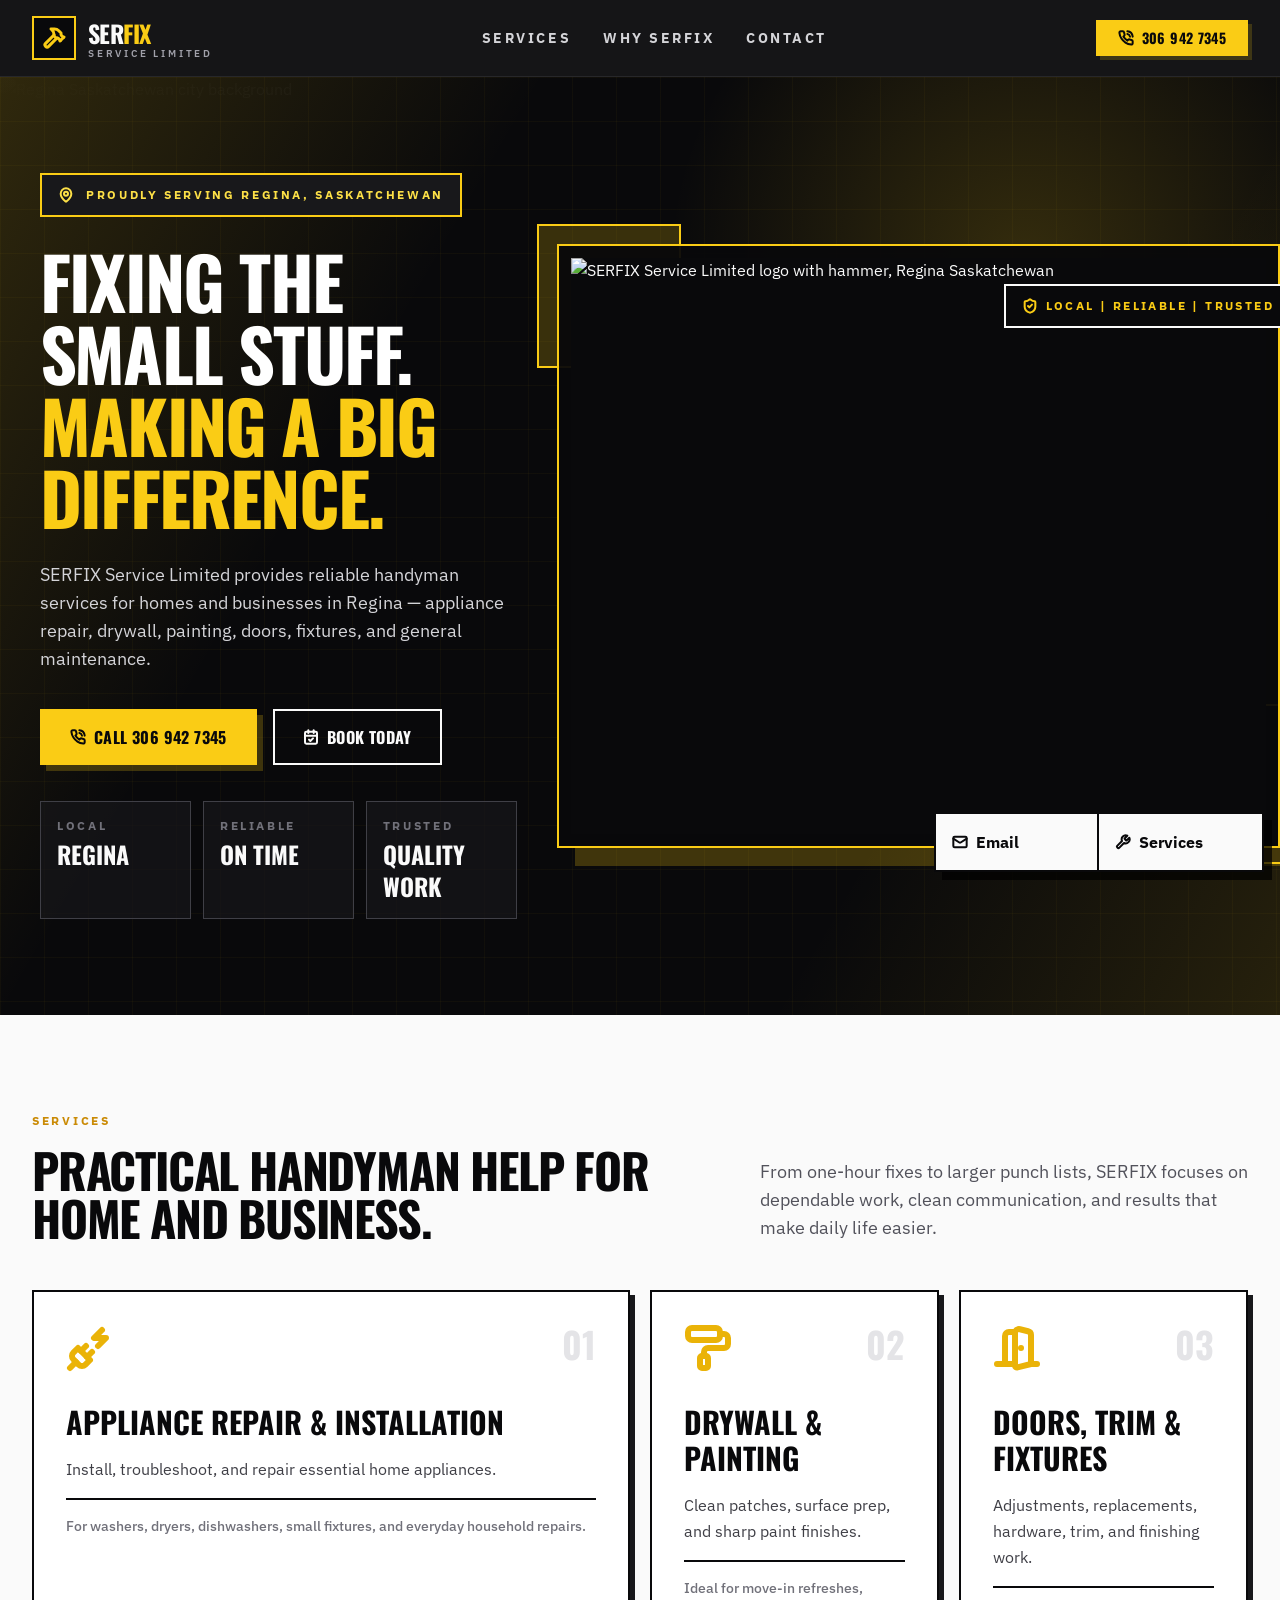
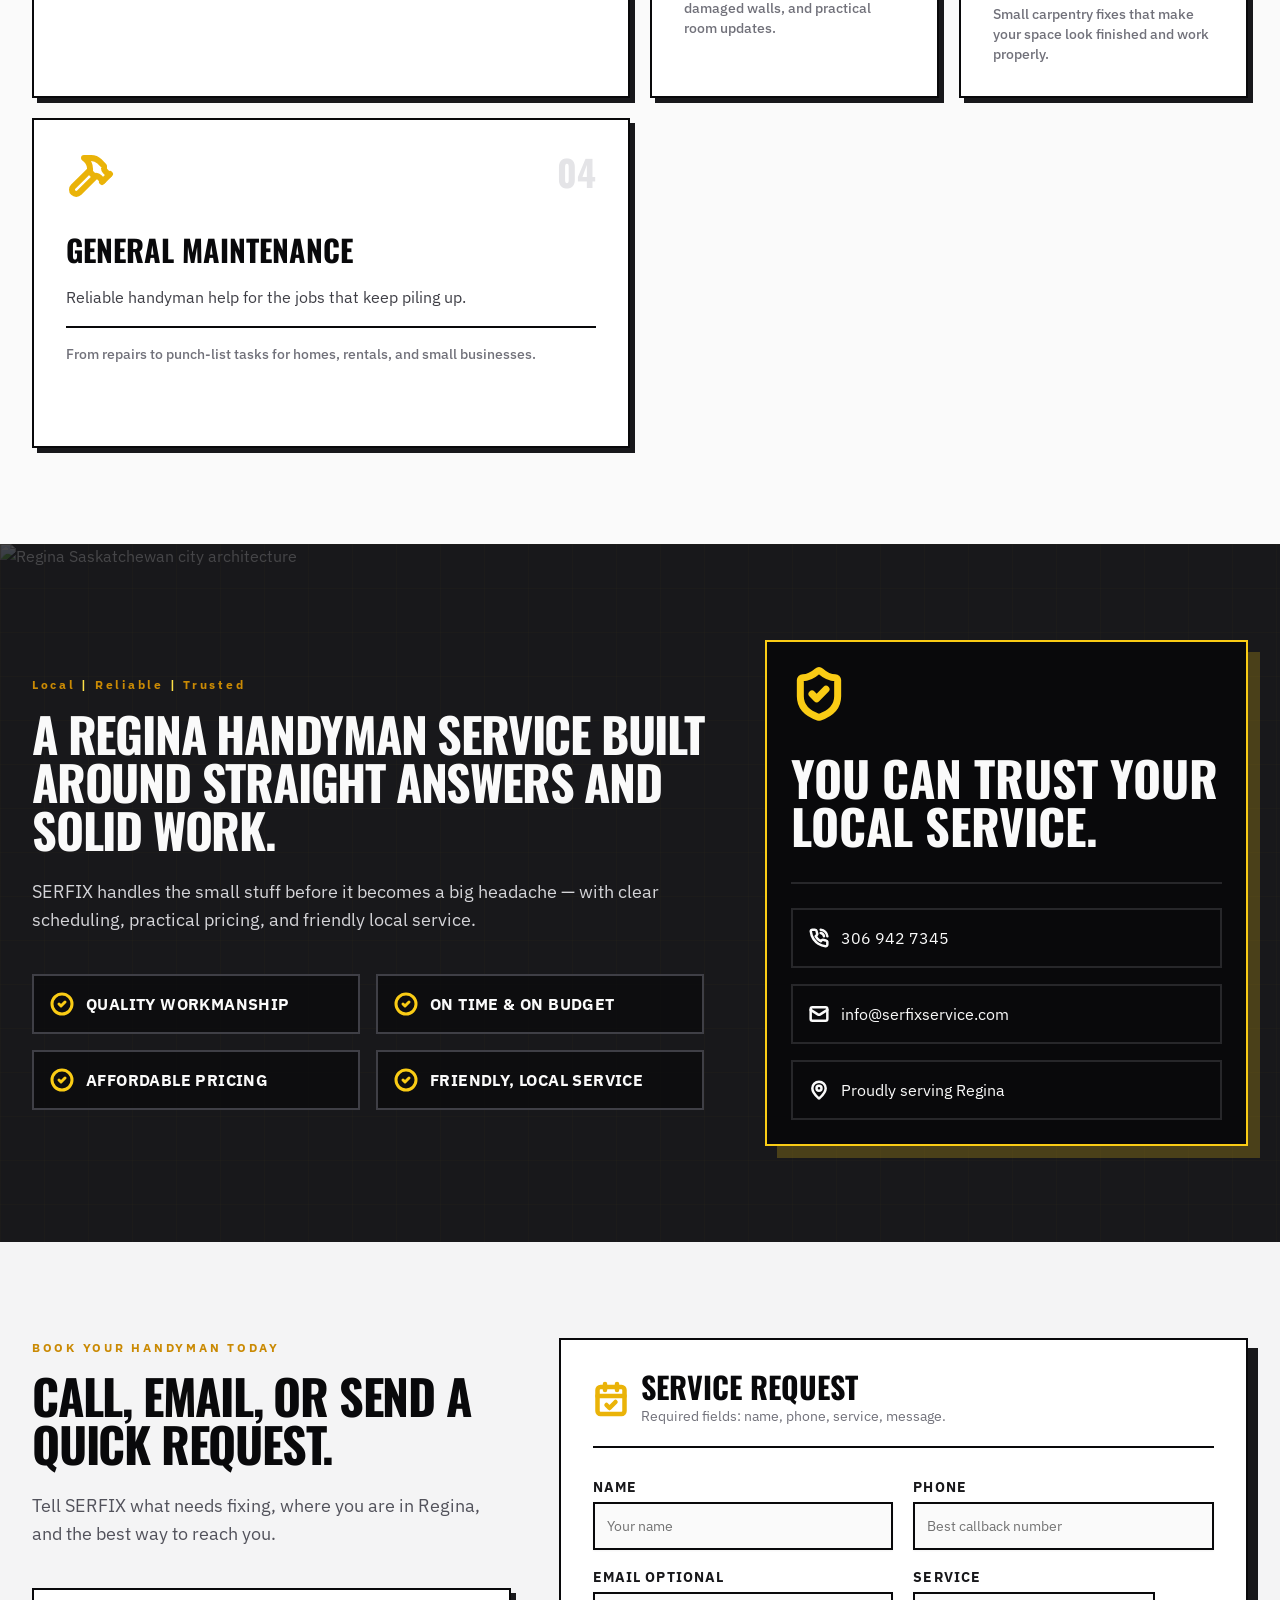
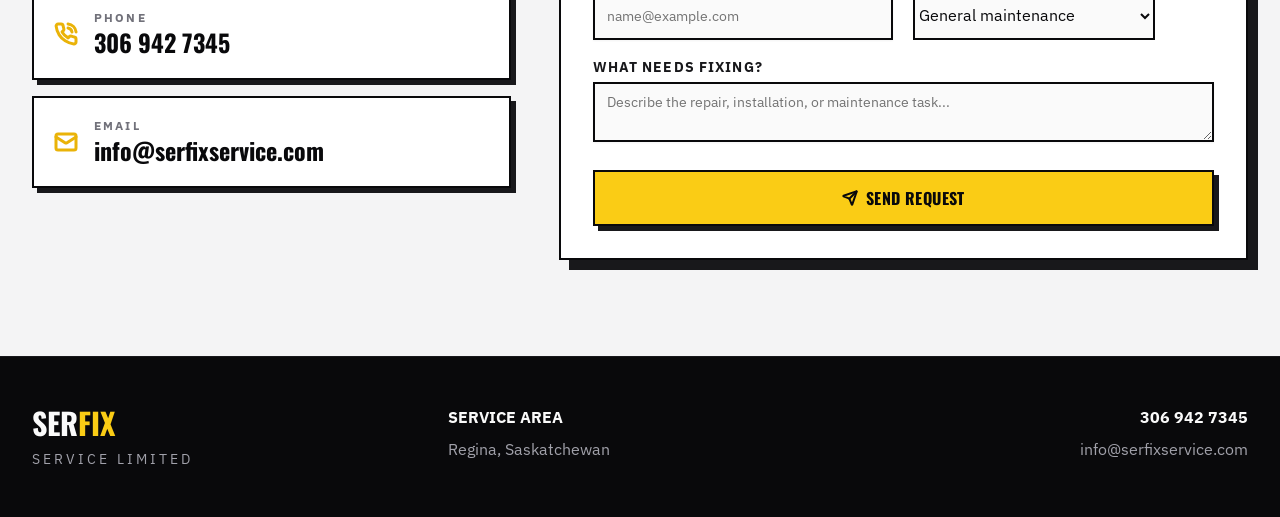
==== commit fbb65b0b: "auto-commit for 40f7106b-20a8-44c1-bbf1-4dc1b57dbcef" ====
--- a/serfix_static_site/index.html
+++ b/serfix_static_site/index.html
@@ -1 +1 @@
-<!doctype html><html lang="en"><head><meta charset="utf-8"/><meta name="viewport" content="width=device-width,initial-scale=1"/><meta name="theme-color" content="#09090b"/><meta name="description" content="SERFIX Service Limited — reliable handyman services in Regina, Saskatchewan."/><title>SERFIX Service Limited</title><script defer="defer" src="./static/js/main.a08a2204.js"></script><link href="./static/css/main.55e63e1f.css" rel="stylesheet"></head><body><noscript>You need to enable JavaScript to run this app.</noscript><div id="root"></div></body></html>+<!doctype html><html lang="en"><head><meta charset="utf-8"/><meta name="viewport" content="width=device-width,initial-scale=1"/><meta name="theme-color" content="#09090b"/><meta name="description" content="SERFIX Service Limited — reliable handyman services in Regina, Saskatchewan."/><title>SERFIX Service Limited</title><script defer="defer" src="./static/js/main.409b2b65.js"></script><link href="./static/css/main.e89852a3.css" rel="stylesheet"></head><body><noscript>You need to enable JavaScript to run this app.</noscript><div id="root"></div></body></html>
--- a/serfix_static_site/static/css/main.e89852a3.css
+++ b/serfix_static_site/static/css/main.e89852a3.css
@@ -0,0 +1,6 @@
+@import url(https://fonts.googleapis.com/css2?family=IBM+Plex+Sans:wght@400;500;600;700;900&family=Oswald:wght@500;600;700&display=swap);*,:after,:before{--tw-border-spacing-x:0;--tw-border-spacing-y:0;--tw-translate-x:0;--tw-translate-y:0;--tw-rotate:0;--tw-skew-x:0;--tw-skew-y:0;--tw-scale-x:1;--tw-scale-y:1;--tw-pan-x: ;--tw-pan-y: ;--tw-pinch-zoom: ;--tw-scroll-snap-strictness:proximity;--tw-gradient-from-position: ;--tw-gradient-via-position: ;--tw-gradient-to-position: ;--tw-ordinal: ;--tw-slashed-zero: ;--tw-numeric-figure: ;--tw-numeric-spacing: ;--tw-numeric-fraction: ;--tw-ring-inset: ;--tw-ring-offset-width:0px;--tw-ring-offset-color:#fff;--tw-ring-color:#3b82f680;--tw-ring-offset-shadow:0 0 #0000;--tw-ring-shadow:0 0 #0000;--tw-shadow:0 0 #0000;--tw-shadow-colored:0 0 #0000;--tw-blur: ;--tw-brightness: ;--tw-contrast: ;--tw-grayscale: ;--tw-hue-rotate: ;--tw-invert: ;--tw-saturate: ;--tw-sepia: ;--tw-drop-shadow: ;--tw-backdrop-blur: ;--tw-backdrop-brightness: ;--tw-backdrop-contrast: ;--tw-backdrop-grayscale: ;--tw-backdrop-hue-rotate: ;--tw-backdrop-invert: ;--tw-backdrop-opacity: ;--tw-backdrop-saturate: ;--tw-backdrop-sepia: ;--tw-contain-size: ;--tw-contain-layout: ;--tw-contain-paint: ;--tw-contain-style: }::backdrop{--tw-border-spacing-x:0;--tw-border-spacing-y:0;--tw-translate-x:0;--tw-translate-y:0;--tw-rotate:0;--tw-skew-x:0;--tw-skew-y:0;--tw-scale-x:1;--tw-scale-y:1;--tw-pan-x: ;--tw-pan-y: ;--tw-pinch-zoom: ;--tw-scroll-snap-strictness:proximity;--tw-gradient-from-position: ;--tw-gradient-via-position: ;--tw-gradient-to-position: ;--tw-ordinal: ;--tw-slashed-zero: ;--tw-numeric-figure: ;--tw-numeric-spacing: ;--tw-numeric-fraction: ;--tw-ring-inset: ;--tw-ring-offset-width:0px;--tw-ring-offset-color:#fff;--tw-ring-color:#3b82f680;--tw-ring-offset-shadow:0 0 #0000;--tw-ring-shadow:0 0 #0000;--tw-shadow:0 0 #0000;--tw-shadow-colored:0 0 #0000;--tw-blur: ;--tw-brightness: ;--tw-contrast: ;--tw-grayscale: ;--tw-hue-rotate: ;--tw-invert: ;--tw-saturate: ;--tw-sepia: ;--tw-drop-shadow: ;--tw-backdrop-blur: ;--tw-backdrop-brightness: ;--tw-backdrop-contrast: ;--tw-backdrop-grayscale: ;--tw-backdrop-hue-rotate: ;--tw-backdrop-invert: ;--tw-backdrop-opacity: ;--tw-backdrop-saturate: ;--tw-backdrop-sepia: ;--tw-contain-size: ;--tw-contain-layout: ;--tw-contain-paint: ;--tw-contain-style: }
+
+/*
+! tailwindcss v3.4.19 | MIT License | https://tailwindcss.com
+*/*,:after,:before{border:0 solid #e5e7eb;box-sizing:border-box}:after,:before{--tw-content:""}:host,html{-webkit-text-size-adjust:100%;font-feature-settings:normal;-webkit-tap-highlight-color:transparent;font-family:IBM Plex Sans,sans-serif;font-variation-settings:normal;line-height:1.5;tab-size:4}body{line-height:inherit}hr{border-top-width:1px;color:inherit;height:0}abbr:where([title]){-webkit-text-decoration:underline dotted;text-decoration:underline dotted}h1,h2,h3,h4,h5,h6{font-size:inherit;font-weight:inherit}a{color:inherit;text-decoration:inherit}b,strong{font-weight:bolder}code,kbd,pre,samp{font-feature-settings:normal;font-family:ui-monospace,SFMono-Regular,Menlo,Monaco,Consolas,Liberation Mono,Courier New,monospace;font-size:1em;font-variation-settings:normal}small{font-size:80%}sub,sup{font-size:75%;line-height:0;position:relative;vertical-align:initial}sub{bottom:-.25em}sup{top:-.5em}table{border-collapse:collapse;border-color:inherit;text-indent:0}button,input,optgroup,select,textarea{font-feature-settings:inherit;color:inherit;font-family:inherit;font-size:100%;font-variation-settings:inherit;font-weight:inherit;letter-spacing:inherit;line-height:inherit;margin:0;padding:0}button,select{text-transform:none}button,input:where([type=button]),input:where([type=reset]),input:where([type=submit]){-webkit-appearance:button;background-color:initial;background-image:none}:-moz-focusring{outline:auto}:-moz-ui-invalid{box-shadow:none}progress{vertical-align:initial}::-webkit-inner-spin-button,::-webkit-outer-spin-button{height:auto}[type=search]{-webkit-appearance:textfield;outline-offset:-2px}::-webkit-search-decoration{-webkit-appearance:none}::-webkit-file-upload-button{-webkit-appearance:button;font:inherit}summary{display:list-item}blockquote,dd,dl,figure,h1,h2,h3,h4,h5,h6,hr,p,pre{margin:0}fieldset{margin:0}fieldset,legend{padding:0}menu,ol,ul{list-style:none;margin:0;padding:0}dialog{padding:0}textarea{resize:vertical}input::placeholder,textarea::placeholder{color:#9ca3af;opacity:1}[role=button],button{cursor:pointer}:disabled{cursor:default}audio,canvas,embed,iframe,img,object,svg,video{display:block;vertical-align:middle}img,video{height:auto;max-width:100%}[hidden]:where(:not([hidden=until-found])){display:none}:root{--background:0 0% 100%;--foreground:0 0% 3.9%;--card:0 0% 100%;--card-foreground:0 0% 3.9%;--popover:0 0% 100%;--popover-foreground:0 0% 3.9%;--primary:48 96% 53%;--primary-foreground:240 10% 4%;--secondary:0 0% 96.1%;--secondary-foreground:0 0% 9%;--muted:0 0% 96.1%;--muted-foreground:0 0% 45.1%;--accent:0 0% 96.1%;--accent-foreground:0 0% 9%;--destructive:0 84.2% 60.2%;--destructive-foreground:0 0% 98%;--border:0 0% 89.8%;--input:0 0% 89.8%;--ring:48 96% 53%;--chart-1:12 76% 61%;--chart-2:173 58% 39%;--chart-3:197 37% 24%;--chart-4:43 74% 66%;--chart-5:27 87% 67%;--radius:0rem}*{border-color:#e5e5e5;border-color:hsl(var(--border))}body{background-color:#fff;background-color:hsl(var(--background));color:#0a0a0a;color:hsl(var(--foreground))}[data-debug-wrapper=true]{display:contents!important}[data-debug-wrapper=true]>*{border:inherit;column-gap:inherit;gap:inherit;margin:inherit;padding:inherit;row-gap:inherit}.sr-only{clip:rect(0,0,0,0);border-width:0;height:1px;margin:-1px;overflow:hidden;padding:0;position:absolute;white-space:nowrap;width:1px}.pointer-events-none{pointer-events:none}.pointer-events-auto{pointer-events:auto}.visible{visibility:visible}.invisible{visibility:hidden}.fixed{position:fixed}.absolute{position:absolute}.relative{position:relative}.sticky{position:-webkit-sticky;position:sticky}.inset-0{inset:0}.inset-x-0{left:0;right:0}.inset-y-0{bottom:0;top:0}.-bottom-12{bottom:-3rem}.-bottom-4{bottom:-1rem}.-bottom-6{bottom:-1.5rem}.-left-12{left:-3rem}.-left-5{left:-1.25rem}.-right-12{right:-3rem}.-right-3{right:-.75rem}.-right-4{right:-1rem}.-top-12{top:-3rem}.-top-5{top:-1.25rem}.bottom-0{bottom:0}.left-0{left:0}.left-1{left:.25rem}.left-1\/2{left:50%}.left-2{left:.5rem}.left-6{left:1.5rem}.left-\[50\%\]{left:50%}.right-0{right:0}.right-1{right:.25rem}.right-2{right:.5rem}.right-4{right:1rem}.right-6{right:1.5rem}.top-0{top:0}.top-1{top:.25rem}.top-1\/2{top:50%}.top-10{top:2.5rem}.top-4{top:1rem}.top-\[1px\]{top:1px}.top-\[50\%\]{top:50%}.top-\[60\%\]{top:60%}.top-full{top:100%}.z-10{z-index:10}.z-50{z-index:50}.z-\[100\]{z-index:100}.z-\[1\]{z-index:1}.-mx-1{margin-left:-.25rem;margin-right:-.25rem}.mx-auto{margin-left:auto;margin-right:auto}.my-1{margin-bottom:.25rem;margin-top:.25rem}.-ml-4{margin-left:-1rem}.-mt-4{margin-top:-1rem}.mb-1{margin-bottom:.25rem}.mb-7{margin-bottom:1.75rem}.mb-8{margin-bottom:2rem}.ml-1{margin-left:.25rem}.ml-auto{margin-left:auto}.mr-2{margin-right:.5rem}.mt-1{margin-top:.25rem}.mt-1\.5{margin-top:.375rem}.mt-10{margin-top:2.5rem}.mt-12{margin-top:3rem}.mt-2{margin-top:.5rem}.mt-24{margin-top:6rem}.mt-4{margin-top:1rem}.mt-5{margin-top:1.25rem}.mt-6{margin-top:1.5rem}.mt-7{margin-top:1.75rem}.mt-8{margin-top:2rem}.mt-9{margin-top:2.25rem}.mt-auto{margin-top:auto}.block{display:block}.flex{display:flex}.inline-flex{display:inline-flex}.table{display:table}.grid{display:grid}.hidden{display:none}.aspect-square{aspect-ratio:1/1}.h-1\.5{height:.375rem}.h-10{height:2.5rem}.h-11{height:2.75rem}.h-12{height:3rem}.h-14{height:3.5rem}.h-2{height:.5rem}.h-2\.5{height:.625rem}.h-3{height:.75rem}.h-3\.5{height:.875rem}.h-36{height:9rem}.h-4{height:1rem}.h-40{height:10rem}.h-5{height:1.25rem}.h-6{height:1.5rem}.h-7{height:1.75rem}.h-8{height:2rem}.h-9{height:2.25rem}.h-\[1px\]{height:1px}.h-\[var\(--radix-navigation-menu-viewport-height\)\]{height:var(--radix-navigation-menu-viewport-height)}.h-\[var\(--radix-select-trigger-height\)\]{height:var(--radix-select-trigger-height)}.h-auto{height:auto}.h-full{height:100%}.h-px{height:1px}.max-h-\[--radix-context-menu-content-available-height\]{max-height:var(--radix-context-menu-content-available-height)}.max-h-\[--radix-select-content-available-height\]{max-height:var(--radix-select-content-available-height)}.max-h-\[300px\]{max-height:300px}.max-h-\[var\(--radix-dropdown-menu-content-available-height\)\]{max-height:var(--radix-dropdown-menu-content-available-height)}.max-h-screen{max-height:100vh}.min-h-36{min-height:9rem}.min-h-\[60px\]{min-height:60px}.min-h-\[88vh\]{min-height:88vh}.min-h-screen{min-height:100vh}.w-10{width:2.5rem}.w-11{width:2.75rem}.w-12{width:3rem}.w-14{width:3.5rem}.w-2{width:.5rem}.w-2\.5{width:.625rem}.w-3{width:.75rem}.w-3\.5{width:.875rem}.w-3\/4{width:75%}.w-36{width:9rem}.w-4{width:1rem}.w-40{width:10rem}.w-5{width:1.25rem}.w-6{width:1.5rem}.w-64{width:16rem}.w-7{width:1.75rem}.w-72{width:18rem}.w-8{width:2rem}.w-9{width:2.25rem}.w-\[100px\]{width:100px}.w-\[1px\]{width:1px}.w-full{width:100%}.w-max{width:-webkit-max-content;width:max-content}.w-px{width:1px}.min-w-0{min-width:0}.min-w-10{min-width:2.5rem}.min-w-8{min-width:2rem}.min-w-9{min-width:2.25rem}.min-w-\[12rem\]{min-width:12rem}.min-w-\[8rem\]{min-width:8rem}.min-w-\[var\(--radix-select-trigger-width\)\]{min-width:var(--radix-select-trigger-width)}.max-w-2xl{max-width:42rem}.max-w-3xl{max-width:48rem}.max-w-4xl{max-width:56rem}.max-w-7xl{max-width:80rem}.max-w-\[1500px\]{max-width:1500px}.max-w-lg{max-width:32rem}.max-w-max{max-width:-webkit-max-content;max-width:max-content}.max-w-xl{max-width:36rem}.flex-1{flex:1 1}.shrink-0{flex-shrink:0}.grow{flex-grow:1}.grow-0{flex-grow:0}.basis-full{flex-basis:100%}.caption-bottom{caption-side:bottom}.border-collapse{border-collapse:collapse}.origin-\[--radix-context-menu-content-transform-origin\]{transform-origin:var(--radix-context-menu-content-transform-origin)}.origin-\[--radix-dropdown-menu-content-transform-origin\]{transform-origin:var(--radix-dropdown-menu-content-transform-origin)}.origin-\[--radix-hover-card-content-transform-origin\]{transform-origin:var(--radix-hover-card-content-transform-origin)}.origin-\[--radix-menubar-content-transform-origin\]{transform-origin:var(--radix-menubar-content-transform-origin)}.origin-\[--radix-popover-content-transform-origin\]{transform-origin:var(--radix-popover-content-transform-origin)}.origin-\[--radix-select-content-transform-origin\]{transform-origin:var(--radix-select-content-transform-origin)}.origin-\[--radix-tooltip-content-transform-origin\]{transform-origin:var(--radix-tooltip-content-transform-origin)}.-translate-x-1\/2{--tw-translate-x:-50%}.-translate-x-1\/2,.-translate-y-1\/2{transform:translate(var(--tw-translate-x),var(--tw-translate-y)) rotate(var(--tw-rotate)) skewX(var(--tw-skew-x)) skewY(var(--tw-skew-y)) scaleX(var(--tw-scale-x)) scaleY(var(--tw-scale-y))}.-translate-y-1\/2{--tw-translate-y:-50%}.translate-x-\[-50\%\]{--tw-translate-x:-50%}.translate-x-\[-50\%\],.translate-y-\[-50\%\]{transform:translate(var(--tw-translate-x),var(--tw-translate-y)) rotate(var(--tw-rotate)) skewX(var(--tw-skew-x)) skewY(var(--tw-skew-y)) scaleX(var(--tw-scale-x)) scaleY(var(--tw-scale-y))}.translate-y-\[-50\%\]{--tw-translate-y:-50%}.rotate-45{--tw-rotate:45deg}.rotate-45,.rotate-90{transform:translate(var(--tw-translate-x),var(--tw-translate-y)) rotate(var(--tw-rotate)) skewX(var(--tw-skew-x)) skewY(var(--tw-skew-y)) scaleX(var(--tw-scale-x)) scaleY(var(--tw-scale-y))}.rotate-90{--tw-rotate:90deg}.transform{transform:translate(var(--tw-translate-x),var(--tw-translate-y)) rotate(var(--tw-rotate)) skewX(var(--tw-skew-x)) skewY(var(--tw-skew-y)) scaleX(var(--tw-scale-x)) scaleY(var(--tw-scale-y))}@keyframes pulse{50%{opacity:.5}}.animate-pulse{animation:pulse 2s cubic-bezier(.4,0,.6,1) infinite}.cursor-default{cursor:default}.cursor-pointer{cursor:pointer}.touch-none{touch-action:none}.select-none{-webkit-user-select:none;user-select:none}.resize-y{resize:vertical}.list-none{list-style-type:none}.grid-cols-1{grid-template-columns:repeat(1,minmax(0,1fr))}.grid-cols-2{grid-template-columns:repeat(2,minmax(0,1fr))}.flex-row{flex-direction:row}.flex-col{flex-direction:column}.flex-col-reverse{flex-direction:column-reverse}.flex-wrap{flex-wrap:wrap}.place-items-center{place-items:center}.items-start{align-items:flex-start}.items-end{align-items:flex-end}.items-center{align-items:center}.justify-center{justify-content:center}.justify-between{justify-content:space-between}.gap-1{gap:.25rem}.gap-1\.5{gap:.375rem}.gap-10{gap:2.5rem}.gap-12{gap:3rem}.gap-2{gap:.5rem}.gap-3{gap:.75rem}.gap-4{gap:1rem}.gap-5{gap:1.25rem}.gap-6{gap:1.5rem}.gap-8{gap:2rem}.space-x-1>:not([hidden])~:not([hidden]){--tw-space-x-reverse:0;margin-left:calc(.25rem*(1 - var(--tw-space-x-reverse)));margin-right:calc(.25rem*var(--tw-space-x-reverse))}.space-x-2>:not([hidden])~:not([hidden]){--tw-space-x-reverse:0;margin-left:calc(.5rem*(1 - var(--tw-space-x-reverse)));margin-right:calc(.5rem*var(--tw-space-x-reverse))}.space-y-1>:not([hidden])~:not([hidden]){--tw-space-y-reverse:0;margin-bottom:calc(.25rem*var(--tw-space-y-reverse));margin-top:calc(.25rem*(1 - var(--tw-space-y-reverse)))}.space-y-1\.5>:not([hidden])~:not([hidden]){--tw-space-y-reverse:0;margin-bottom:calc(.375rem*var(--tw-space-y-reverse));margin-top:calc(.375rem*(1 - var(--tw-space-y-reverse)))}.space-y-2>:not([hidden])~:not([hidden]){--tw-space-y-reverse:0;margin-bottom:calc(.5rem*var(--tw-space-y-reverse));margin-top:calc(.5rem*(1 - var(--tw-space-y-reverse)))}.space-y-4>:not([hidden])~:not([hidden]){--tw-space-y-reverse:0;margin-bottom:calc(1rem*var(--tw-space-y-reverse));margin-top:calc(1rem*(1 - var(--tw-space-y-reverse)))}.overflow-auto{overflow:auto}.overflow-hidden{overflow:hidden}.overflow-y-auto{overflow-y:auto}.overflow-x-hidden{overflow-x:hidden}.whitespace-nowrap{white-space:nowrap}.break-words{overflow-wrap:break-word}.break-all{word-break:break-all}.rounded-\[inherit\]{border-radius:inherit}.rounded-full{border-radius:9999px}.rounded-lg{border-radius:0;border-radius:var(--radius)}.rounded-md{border-radius:-2px;border-radius:calc(var(--radius) - 2px)}.rounded-none{border-radius:0}.rounded-sm{border-radius:-4px;border-radius:calc(var(--radius) - 4px)}.rounded-xl{border-radius:.75rem}.rounded-t-\[10px\]{border-top-left-radius:10px;border-top-right-radius:10px}.rounded-tl-sm{border-top-left-radius:-4px;border-top-left-radius:calc(var(--radius) - 4px)}.border{border-width:1px}.border-2{border-width:2px}.border-y{border-top-width:1px}.border-b,.border-y{border-bottom-width:1px}.border-b-2{border-bottom-width:2px}.border-l{border-left-width:1px}.border-r{border-right-width:1px}.border-r-2{border-right-width:2px}.border-t{border-top-width:1px}.border-t-2{border-top-width:2px}.border-destructive{border-color:#ef4444;border-color:hsl(var(--destructive))}.border-destructive\/50{border-color:#ef444480;border-color:hsl(var(--destructive)/.5)}.border-input{border-color:#e5e5e5;border-color:hsl(var(--input))}.border-primary{border-color:#facc14;border-color:hsl(var(--primary))}.border-primary\/50{border-color:#facc1480;border-color:hsl(var(--primary)/.5)}.border-transparent{border-color:#0000}.border-yellow-400{--tw-border-opacity:1;border-color:#facc15;border-color:rgb(250 204 21/var(--tw-border-opacity,1))}.border-zinc-50{--tw-border-opacity:1;border-color:#fafafa;border-color:rgb(250 250 250/var(--tw-border-opacity,1))}.border-zinc-700{--tw-border-opacity:1;border-color:#3f3f46;border-color:rgb(63 63 70/var(--tw-border-opacity,1))}.border-zinc-800{--tw-border-opacity:1;border-color:#27272a;border-color:rgb(39 39 42/var(--tw-border-opacity,1))}.border-zinc-900{--tw-border-opacity:1;border-color:#18181b;border-color:rgb(24 24 27/var(--tw-border-opacity,1))}.border-zinc-950{--tw-border-opacity:1;border-color:#09090b;border-color:rgb(9 9 11/var(--tw-border-opacity,1))}.border-l-transparent{border-left-color:#0000}.border-t-transparent{border-top-color:#0000}.bg-accent{background-color:#f5f5f5;background-color:hsl(var(--accent))}.bg-background{background-color:#fff;background-color:hsl(var(--background))}.bg-black\/80{background-color:#000c}.bg-border{background-color:#e5e5e5;background-color:hsl(var(--border))}.bg-card{background-color:#fff;background-color:hsl(var(--card))}.bg-destructive{background-color:#ef4444;background-color:hsl(var(--destructive))}.bg-foreground{background-color:#0a0a0a;background-color:hsl(var(--foreground))}.bg-muted{background-color:#f5f5f5;background-color:hsl(var(--muted))}.bg-muted\/50{background-color:#f5f5f580;background-color:hsl(var(--muted)/.5)}.bg-popover{background-color:#fff;background-color:hsl(var(--popover))}.bg-primary{background-color:#facc14;background-color:hsl(var(--primary))}.bg-primary\/10{background-color:#facc141a;background-color:hsl(var(--primary)/.1)}.bg-primary\/20{background-color:#facc1433;background-color:hsl(var(--primary)/.2)}.bg-secondary{background-color:#f5f5f5;background-color:hsl(var(--secondary))}.bg-transparent{background-color:initial}.bg-white{--tw-bg-opacity:1;background-color:#fff;background-color:rgb(255 255 255/var(--tw-bg-opacity,1))}.bg-yellow-400{--tw-bg-opacity:1;background-color:#facc15;background-color:rgb(250 204 21/var(--tw-bg-opacity,1))}.bg-yellow-400\/20{background-color:#facc1533}.bg-zinc-100{--tw-bg-opacity:1;background-color:#f4f4f5;background-color:rgb(244 244 245/var(--tw-bg-opacity,1))}.bg-zinc-50{--tw-bg-opacity:1;background-color:#fafafa;background-color:rgb(250 250 250/var(--tw-bg-opacity,1))}.bg-zinc-900{--tw-bg-opacity:1;background-color:#18181b;background-color:rgb(24 24 27/var(--tw-bg-opacity,1))}.bg-zinc-900\/70{background-color:#18181bb3}.bg-zinc-950{--tw-bg-opacity:1;background-color:#09090b;background-color:rgb(9 9 11/var(--tw-bg-opacity,1))}.bg-zinc-950\/70{background-color:#09090bb3}.bg-zinc-950\/80{background-color:#09090bcc}.bg-zinc-950\/95{background-color:#09090bf2}.bg-\[linear-gradient\(120deg\2c rgba\(250\2c 204\2c 21\2c 0\.16\)_0\%\2c transparent_30\%\2c transparent_72\%\2c rgba\(250\2c 204\2c 21\2c 0\.12\)_100\%\)\]{background-image:linear-gradient(120deg,#facc1529,#0000 30%,#0000 72%,#facc151f)}.bg-\[radial-gradient\(circle_at_80\%_20\%\2c rgba\(250\2c 204\2c 21\2c 0\.18\)\2c transparent_28\%\)\2c linear-gradient\(90deg\2c rgba\(9\2c 9\2c 11\2c 0\.98\)_0\%\2c rgba\(9\2c 9\2c 11\2c 0\.86\)_38\%\2c rgba\(9\2c 9\2c 11\2c 0\.66\)_100\%\)\]{background-image:radial-gradient(circle at 80% 20%,#facc152e,#0000 28%),linear-gradient(90deg,#09090bfa,#09090bdb 38%,#09090ba8)}.fill-current{fill:currentColor}.fill-primary{fill:#facc14;fill:hsl(var(--primary))}.object-contain{object-fit:contain}.object-cover{object-fit:cover}.object-center{object-position:center}.p-0{padding:0}.p-1{padding:.25rem}.p-2{padding:.5rem}.p-3{padding:.75rem}.p-4{padding:1rem}.p-5{padding:1.25rem}.p-6{padding:1.5rem}.p-\[1px\]{padding:1px}.px-1\.5{padding-left:.375rem;padding-right:.375rem}.px-2{padding-left:.5rem;padding-right:.5rem}.px-2\.5{padding-left:.625rem;padding-right:.625rem}.px-3{padding-left:.75rem;padding-right:.75rem}.px-4{padding-left:1rem;padding-right:1rem}.px-5{padding-left:1.25rem;padding-right:1.25rem}.px-7{padding-left:1.75rem;padding-right:1.75rem}.px-8{padding-left:2rem;padding-right:2rem}.py-0\.5{padding-bottom:.125rem;padding-top:.125rem}.py-1{padding-bottom:.25rem;padding-top:.25rem}.py-1\.5{padding-bottom:.375rem;padding-top:.375rem}.py-12{padding-bottom:3rem;padding-top:3rem}.py-16{padding-bottom:4rem;padding-top:4rem}.py-2{padding-bottom:.5rem;padding-top:.5rem}.py-20{padding-bottom:5rem;padding-top:5rem}.py-3{padding-bottom:.75rem;padding-top:.75rem}.py-4{padding-bottom:1rem;padding-top:1rem}.py-6{padding-bottom:1.5rem;padding-top:1.5rem}.pb-4{padding-bottom:1rem}.pb-5{padding-bottom:1.25rem}.pl-2{padding-left:.5rem}.pl-2\.5{padding-left:.625rem}.pl-4{padding-left:1rem}.pl-8{padding-left:2rem}.pr-2{padding-right:.5rem}.pr-2\.5{padding-right:.625rem}.pr-6{padding-right:1.5rem}.pr-8{padding-right:2rem}.pt-0{padding-top:0}.pt-1{padding-top:.25rem}.pt-4{padding-top:1rem}.pt-6{padding-top:1.5rem}.text-left{text-align:left}.text-center{text-align:center}.align-middle{vertical-align:middle}.font-display{font-family:Oswald,sans-serif}.font-sans{font-family:IBM Plex Sans,sans-serif}.text-2xl{font-size:1.5rem;line-height:2rem}.text-3xl{font-size:1.875rem;line-height:2.25rem}.text-4xl{font-size:2.25rem;line-height:2.5rem}.text-5xl{font-size:3rem;line-height:1}.text-\[0\.8rem\]{font-size:.8rem}.text-\[10px\]{font-size:10px}.text-base{font-size:1rem;line-height:1.5rem}.text-lg{font-size:1.125rem;line-height:1.75rem}.text-sm{font-size:.875rem;line-height:1.25rem}.text-xs{font-size:.75rem;line-height:1rem}.font-black{font-weight:900}.font-bold{font-weight:700}.font-medium{font-weight:500}.font-normal{font-weight:400}.font-semibold{font-weight:600}.uppercase{text-transform:uppercase}.leading-\[0\.92\]{line-height:.92}.leading-none{line-height:1}.leading-relaxed{line-height:1.625}.leading-tight{line-height:1.25}.tracking-\[0\.18em\]{letter-spacing:.18em}.tracking-\[0\.22em\]{letter-spacing:.22em}.tracking-\[0\.28em\]{letter-spacing:.28em}.tracking-\[0\.2em\]{letter-spacing:.2em}.tracking-tight{letter-spacing:-.025em}.tracking-wide{letter-spacing:.025em}.tracking-widest{letter-spacing:.1em}.text-accent-foreground{color:#171717;color:hsl(var(--accent-foreground))}.text-card-foreground{color:#0a0a0a;color:hsl(var(--card-foreground))}.text-current{color:currentColor}.text-destructive{color:#ef4444;color:hsl(var(--destructive))}.text-destructive-foreground{color:#fafafa;color:hsl(var(--destructive-foreground))}.text-foreground{color:#0a0a0a;color:hsl(var(--foreground))}.text-foreground\/50{color:#0a0a0a80;color:hsl(var(--foreground)/.5)}.text-muted-foreground{color:#737373;color:hsl(var(--muted-foreground))}.text-popover-foreground{color:#0a0a0a;color:hsl(var(--popover-foreground))}.text-primary{color:#facc14;color:hsl(var(--primary))}.text-primary-foreground{color:#09090b;color:hsl(var(--primary-foreground))}.text-secondary-foreground{color:#171717;color:hsl(var(--secondary-foreground))}.text-white{--tw-text-opacity:1;color:#fff;color:rgb(255 255 255/var(--tw-text-opacity,1))}.text-yellow-300{--tw-text-opacity:1;color:#fde047;color:rgb(253 224 71/var(--tw-text-opacity,1))}.text-yellow-400{--tw-text-opacity:1;color:#facc15;color:rgb(250 204 21/var(--tw-text-opacity,1))}.text-yellow-500{--tw-text-opacity:1;color:#eab308;color:rgb(234 179 8/var(--tw-text-opacity,1))}.text-zinc-200{--tw-text-opacity:1;color:#e4e4e7;color:rgb(228 228 231/var(--tw-text-opacity,1))}.text-zinc-300{--tw-text-opacity:1;color:#d4d4d8;color:rgb(212 212 216/var(--tw-text-opacity,1))}.text-zinc-400{--tw-text-opacity:1;color:#a1a1aa;color:rgb(161 161 170/var(--tw-text-opacity,1))}.text-zinc-50{--tw-text-opacity:1;color:#fafafa;color:rgb(250 250 250/var(--tw-text-opacity,1))}.text-zinc-500{--tw-text-opacity:1;color:#71717a;color:rgb(113 113 122/var(--tw-text-opacity,1))}.text-zinc-600{--tw-text-opacity:1;color:#52525b;color:rgb(82 82 91/var(--tw-text-opacity,1))}.text-zinc-700{--tw-text-opacity:1;color:#3f3f46;color:rgb(63 63 70/var(--tw-text-opacity,1))}.text-zinc-950{--tw-text-opacity:1;color:#09090b;color:rgb(9 9 11/var(--tw-text-opacity,1))}.underline-offset-4{text-underline-offset:4px}.opacity-0{opacity:0}.opacity-15{opacity:.15}.opacity-20{opacity:.2}.opacity-30{opacity:.3}.opacity-50{opacity:.5}.opacity-60{opacity:.6}.opacity-70{opacity:.7}.opacity-90{opacity:.9}.mix-blend-luminosity{mix-blend-mode:luminosity}.shadow{--tw-shadow:0 1px 3px 0 #0000001a,0 1px 2px -1px #0000001a;--tw-shadow-colored:0 1px 3px 0 var(--tw-shadow-color),0 1px 2px -1px var(--tw-shadow-color)}.shadow,.shadow-\[10px_10px_0px_0px_rgba\(24\2c 24\2c 27\2c 1\)\]{box-shadow:0 0 #0000,0 0 #0000,var(--tw-shadow);box-shadow:var(--tw-ring-offset-shadow,0 0 #0000),var(--tw-ring-shadow,0 0 #0000),var(--tw-shadow)}.shadow-\[10px_10px_0px_0px_rgba\(24\2c 24\2c 27\2c 1\)\]{--tw-shadow:10px 10px 0px 0px #18181b;--tw-shadow-colored:10px 10px 0px 0px var(--tw-shadow-color)}.shadow-\[12px_12px_0px_0px_rgba\(250\2c 204\2c 21\2c 0\.22\)\]{--tw-shadow:12px 12px 0px 0px #facc1538;--tw-shadow-colored:12px 12px 0px 0px var(--tw-shadow-color)}.shadow-\[12px_12px_0px_0px_rgba\(250\2c 204\2c 21\2c 0\.22\)\],.shadow-\[18px_18px_0px_0px_rgba\(250\2c 204\2c 21\2c 0\.23\)\]{box-shadow:0 0 #0000,0 0 #0000,var(--tw-shadow);box-shadow:var(--tw-ring-offset-shadow,0 0 #0000),var(--tw-ring-shadow,0 0 #0000),var(--tw-shadow)}.shadow-\[18px_18px_0px_0px_rgba\(250\2c 204\2c 21\2c 0\.23\)\]{--tw-shadow:18px 18px 0px 0px #facc153b;--tw-shadow-colored:18px 18px 0px 0px var(--tw-shadow-color)}.shadow-\[4px_4px_0px_0px_rgba\(250\2c 204\2c 21\2c 0\.18\)\]{--tw-shadow:4px 4px 0px 0px #facc152e;--tw-shadow-colored:4px 4px 0px 0px var(--tw-shadow-color)}.shadow-\[4px_4px_0px_0px_rgba\(250\2c 204\2c 21\2c 0\.18\)\],.shadow-\[5px_5px_0px_0px_rgba\(24\2c 24\2c 27\2c 1\)\]{box-shadow:0 0 #0000,0 0 #0000,var(--tw-shadow);box-shadow:var(--tw-ring-offset-shadow,0 0 #0000),var(--tw-ring-shadow,0 0 #0000),var(--tw-shadow)}.shadow-\[5px_5px_0px_0px_rgba\(24\2c 24\2c 27\2c 1\)\]{--tw-shadow:5px 5px 0px 0px #18181b;--tw-shadow-colored:5px 5px 0px 0px var(--tw-shadow-color)}.shadow-\[6px_6px_0px_0px_rgba\(250\2c 204\2c 21\2c 0\.22\)\]{--tw-shadow:6px 6px 0px 0px #facc1538;--tw-shadow-colored:6px 6px 0px 0px var(--tw-shadow-color)}.shadow-\[6px_6px_0px_0px_rgba\(250\2c 204\2c 21\2c 0\.22\)\],.shadow-\[8px_8px_0px_0px_rgba\(0\2c 0\2c 0\2c 0\.7\)\]{box-shadow:0 0 #0000,0 0 #0000,var(--tw-shadow);box-shadow:var(--tw-ring-offset-shadow,0 0 #0000),var(--tw-ring-shadow,0 0 #0000),var(--tw-shadow)}.shadow-\[8px_8px_0px_0px_rgba\(0\2c 0\2c 0\2c 0\.7\)\]{--tw-shadow:8px 8px 0px 0px #000000b3;--tw-shadow-colored:8px 8px 0px 0px var(--tw-shadow-color)}.shadow-lg{--tw-shadow:0 10px 15px -3px #0000001a,0 4px 6px -4px #0000001a;--tw-shadow-colored:0 10px 15px -3px var(--tw-shadow-color),0 4px 6px -4px var(--tw-shadow-color)}.shadow-lg,.shadow-md{box-shadow:0 0 #0000,0 0 #0000,var(--tw-shadow);box-shadow:var(--tw-ring-offset-shadow,0 0 #0000),var(--tw-ring-shadow,0 0 #0000),var(--tw-shadow)}.shadow-md{--tw-shadow:0 4px 6px -1px #0000001a,0 2px 4px -2px #0000001a;--tw-shadow-colored:0 4px 6px -1px var(--tw-shadow-color),0 2px 4px -2px var(--tw-shadow-color)}.shadow-sm{--tw-shadow:0 1px 2px 0 #0000000d;--tw-shadow-colored:0 1px 2px 0 var(--tw-shadow-color);box-shadow:0 0 #0000,0 0 #0000,var(--tw-shadow);box-shadow:var(--tw-ring-offset-shadow,0 0 #0000),var(--tw-ring-shadow,0 0 #0000),var(--tw-shadow)}.outline-none{outline:2px solid #0000;outline-offset:2px}.outline{outline-style:solid}.ring-0{--tw-ring-offset-shadow:var(--tw-ring-inset) 0 0 0 var(--tw-ring-offset-width) var(--tw-ring-offset-color);--tw-ring-shadow:var(--tw-ring-inset) 0 0 0 calc(var(--tw-ring-offset-width)) var(--tw-ring-color)}.ring-0,.ring-1{box-shadow:var(--tw-ring-offset-shadow),var(--tw-ring-shadow),0 0 #0000;box-shadow:var(--tw-ring-offset-shadow),var(--tw-ring-shadow),var(--tw-shadow,0 0 #0000)}.ring-1{--tw-ring-offset-shadow:var(--tw-ring-inset) 0 0 0 var(--tw-ring-offset-width) var(--tw-ring-offset-color);--tw-ring-shadow:var(--tw-ring-inset) 0 0 0 calc(1px + var(--tw-ring-offset-width)) var(--tw-ring-color)}.ring-ring{--tw-ring-color:hsl(var(--ring))}.ring-offset-background{--tw-ring-offset-color:hsl(var(--background))}.filter{filter:var(--tw-blur) var(--tw-brightness) var(--tw-contrast) var(--tw-grayscale) var(--tw-hue-rotate) var(--tw-invert) var(--tw-saturate) var(--tw-sepia) var(--tw-drop-shadow)}.backdrop-blur-md{--tw-backdrop-blur:blur(12px);-webkit-backdrop-filter:var(--tw-backdrop-blur) var(--tw-backdrop-brightness) var(--tw-backdrop-contrast) var(--tw-backdrop-grayscale) var(--tw-backdrop-hue-rotate) var(--tw-backdrop-invert) var(--tw-backdrop-opacity) var(--tw-backdrop-saturate) var(--tw-backdrop-sepia);backdrop-filter:var(--tw-backdrop-blur) var(--tw-backdrop-brightness) var(--tw-backdrop-contrast) var(--tw-backdrop-grayscale) var(--tw-backdrop-hue-rotate) var(--tw-backdrop-invert) var(--tw-backdrop-opacity) var(--tw-backdrop-saturate) var(--tw-backdrop-sepia)}.transition{transition-duration:.15s;transition-property:color,background-color,border-color,fill,stroke,opacity,box-shadow,transform,filter,-webkit-text-decoration-color,-webkit-backdrop-filter;transition-property:color,background-color,border-color,text-decoration-color,fill,stroke,opacity,box-shadow,transform,filter,backdrop-filter;transition-property:color,background-color,border-color,text-decoration-color,fill,stroke,opacity,box-shadow,transform,filter,backdrop-filter,-webkit-text-decoration-color,-webkit-backdrop-filter;transition-timing-function:cubic-bezier(.4,0,.2,1)}.transition-\[transform\2c background-color\2c color\]{transition-duration:.15s;transition-property:transform,background-color,color;transition-timing-function:cubic-bezier(.4,0,.2,1)}.transition-\[transform\2c background-color\]{transition-duration:.15s;transition-property:transform,background-color;transition-timing-function:cubic-bezier(.4,0,.2,1)}.transition-all{transition-duration:.15s;transition-property:all;transition-timing-function:cubic-bezier(.4,0,.2,1)}.transition-colors{transition-duration:.15s;transition-property:color,background-color,border-color,fill,stroke,-webkit-text-decoration-color;transition-property:color,background-color,border-color,text-decoration-color,fill,stroke;transition-property:color,background-color,border-color,text-decoration-color,fill,stroke,-webkit-text-decoration-color;transition-timing-function:cubic-bezier(.4,0,.2,1)}.transition-opacity{transition-duration:.15s;transition-property:opacity;transition-timing-function:cubic-bezier(.4,0,.2,1)}.transition-transform{transition-duration:.15s;transition-property:transform;transition-timing-function:cubic-bezier(.4,0,.2,1)}.duration-1000{transition-duration:1s}.duration-200{transition-duration:.2s}.duration-300{transition-duration:.3s}.ease-in-out{transition-timing-function:cubic-bezier(.4,0,.2,1)}@keyframes enter{0%{opacity:1;opacity:var(--tw-enter-opacity,1);transform:translateZ(0) scaleX(1) rotate(0);transform:translate3d(var(--tw-enter-translate-x,0),var(--tw-enter-translate-y,0),0) scale3d(var(--tw-enter-scale,1),var(--tw-enter-scale,1),var(--tw-enter-scale,1)) rotate(var(--tw-enter-rotate,0))}}@keyframes exit{to{opacity:1;opacity:var(--tw-exit-opacity,1);transform:translateZ(0) scaleX(1) rotate(0);transform:translate3d(var(--tw-exit-translate-x,0),var(--tw-exit-translate-y,0),0) scale3d(var(--tw-exit-scale,1),var(--tw-exit-scale,1),var(--tw-exit-scale,1)) rotate(var(--tw-exit-rotate,0))}}.animate-in{--tw-enter-opacity:initial;--tw-enter-scale:initial;--tw-enter-rotate:initial;--tw-enter-translate-x:initial;--tw-enter-translate-y:initial;animation-duration:.15s;animation-name:enter}.fade-in-0{--tw-enter-opacity:0}.zoom-in-95{--tw-enter-scale:.95}.duration-1000{animation-duration:1s}.duration-200{animation-duration:.2s}.duration-300{animation-duration:.3s}.ease-in-out{animation-timing-function:cubic-bezier(.4,0,.2,1)}body{-webkit-font-smoothing:antialiased;-moz-osx-font-smoothing:grayscale;font-family:IBM Plex Sans,sans-serif;margin:0}code{font-family:source-code-pro,Menlo,Monaco,Consolas,Courier New,monospace}.file\:border-0::-webkit-file-upload-button{border-width:0}.file\:border-0::file-selector-button{border-width:0}.file\:bg-transparent::-webkit-file-upload-button{background-color:initial}.file\:bg-transparent::file-selector-button{background-color:initial}.file\:text-sm::-webkit-file-upload-button{font-size:.875rem;line-height:1.25rem}.file\:text-sm::file-selector-button{font-size:.875rem;line-height:1.25rem}.file\:font-medium::-webkit-file-upload-button{font-weight:500}.file\:font-medium::file-selector-button{font-weight:500}.file\:text-foreground::-webkit-file-upload-button{color:#0a0a0a;color:hsl(var(--foreground))}.file\:text-foreground::file-selector-button{color:#0a0a0a;color:hsl(var(--foreground))}.placeholder\:text-muted-foreground::placeholder{color:#737373;color:hsl(var(--muted-foreground))}.after\:absolute:after{content:var(--tw-content);position:absolute}.after\:inset-y-0:after{bottom:0;content:var(--tw-content);top:0}.after\:left-1\/2:after{content:var(--tw-content);left:50%}.after\:w-1:after{content:var(--tw-content);width:.25rem}.after\:-translate-x-1\/2:after{--tw-translate-x:-50%;content:var(--tw-content);transform:translate(var(--tw-translate-x),var(--tw-translate-y)) rotate(var(--tw-rotate)) skewX(var(--tw-skew-x)) skewY(var(--tw-skew-y)) scaleX(var(--tw-scale-x)) scaleY(var(--tw-scale-y))}.first\:rounded-l-md:first-child{border-bottom-left-radius:-2px;border-bottom-left-radius:calc(var(--radius) - 2px);border-top-left-radius:-2px;border-top-left-radius:calc(var(--radius) - 2px)}.first\:border-l:first-child{border-left-width:1px}.last\:rounded-r-md:last-child{border-bottom-right-radius:-2px;border-bottom-right-radius:calc(var(--radius) - 2px);border-top-right-radius:-2px;border-top-right-radius:calc(var(--radius) - 2px)}.focus-within\:relative:focus-within{position:relative}.focus-within\:z-20:focus-within{z-index:20}.hover\:-translate-y-0\.5:hover{--tw-translate-y:-0.125rem}.hover\:-translate-y-0\.5:hover,.hover\:-translate-y-1:hover{transform:translate(var(--tw-translate-x),var(--tw-translate-y)) rotate(var(--tw-rotate)) skewX(var(--tw-skew-x)) skewY(var(--tw-skew-y)) scaleX(var(--tw-scale-x)) scaleY(var(--tw-scale-y))}.hover\:-translate-y-1:hover{--tw-translate-y:-0.25rem}.hover\:bg-accent:hover{background-color:#f5f5f5;background-color:hsl(var(--accent))}.hover\:bg-destructive\/80:hover{background-color:#ef4444cc;background-color:hsl(var(--destructive)/.8)}.hover\:bg-destructive\/90:hover{background-color:#ef4444e6;background-color:hsl(var(--destructive)/.9)}.hover\:bg-muted:hover{background-color:#f5f5f5;background-color:hsl(var(--muted))}.hover\:bg-muted\/50:hover{background-color:#f5f5f580;background-color:hsl(var(--muted)/.5)}.hover\:bg-primary:hover{background-color:#facc14;background-color:hsl(var(--primary))}.hover\:bg-primary\/80:hover{background-color:#facc14cc;background-color:hsl(var(--primary)/.8)}.hover\:bg-primary\/90:hover{background-color:#facc14e6;background-color:hsl(var(--primary)/.9)}.hover\:bg-secondary:hover{background-color:#f5f5f5;background-color:hsl(var(--secondary))}.hover\:bg-secondary\/80:hover{background-color:#f5f5f5cc;background-color:hsl(var(--secondary)/.8)}.hover\:bg-yellow-300:hover{--tw-bg-opacity:1;background-color:#fde047;background-color:rgb(253 224 71/var(--tw-bg-opacity,1))}.hover\:bg-zinc-50:hover{--tw-bg-opacity:1;background-color:#fafafa;background-color:rgb(250 250 250/var(--tw-bg-opacity,1))}.hover\:text-accent-foreground:hover{color:#171717;color:hsl(var(--accent-foreground))}.hover\:text-foreground:hover{color:#0a0a0a;color:hsl(var(--foreground))}.hover\:text-muted-foreground:hover{color:#737373;color:hsl(var(--muted-foreground))}.hover\:text-primary-foreground:hover{color:#09090b;color:hsl(var(--primary-foreground))}.hover\:text-yellow-400:hover{--tw-text-opacity:1;color:#facc15;color:rgb(250 204 21/var(--tw-text-opacity,1))}.hover\:text-zinc-950:hover{--tw-text-opacity:1;color:#09090b;color:rgb(9 9 11/var(--tw-text-opacity,1))}.hover\:underline:hover{-webkit-text-decoration-line:underline;text-decoration-line:underline}.hover\:opacity-100:hover{opacity:1}.focus\:bg-accent:focus{background-color:#f5f5f5;background-color:hsl(var(--accent))}.focus\:bg-primary:focus{background-color:#facc14;background-color:hsl(var(--primary))}.focus\:text-accent-foreground:focus{color:#171717;color:hsl(var(--accent-foreground))}.focus\:text-primary-foreground:focus{color:#09090b;color:hsl(var(--primary-foreground))}.focus\:opacity-100:focus{opacity:1}.focus\:outline-none:focus{outline:2px solid #0000;outline-offset:2px}.focus\:ring-1:focus{--tw-ring-offset-shadow:var(--tw-ring-inset) 0 0 0 var(--tw-ring-offset-width) var(--tw-ring-offset-color);--tw-ring-shadow:var(--tw-ring-inset) 0 0 0 calc(1px + var(--tw-ring-offset-width)) var(--tw-ring-color)}.focus\:ring-1:focus,.focus\:ring-2:focus{box-shadow:var(--tw-ring-offset-shadow),var(--tw-ring-shadow),0 0 #0000;box-shadow:var(--tw-ring-offset-shadow),var(--tw-ring-shadow),var(--tw-shadow,0 0 #0000)}.focus\:ring-2:focus{--tw-ring-offset-shadow:var(--tw-ring-inset) 0 0 0 var(--tw-ring-offset-width) var(--tw-ring-offset-color);--tw-ring-shadow:var(--tw-ring-inset) 0 0 0 calc(2px + var(--tw-ring-offset-width)) var(--tw-ring-color)}.focus\:ring-ring:focus{--tw-ring-color:hsl(var(--ring))}.focus\:ring-offset-2:focus{--tw-ring-offset-width:2px}.focus-visible\:outline-none:focus-visible{outline:2px solid #0000;outline-offset:2px}.focus-visible\:ring-1:focus-visible{--tw-ring-offset-shadow:var(--tw-ring-inset) 0 0 0 var(--tw-ring-offset-width) var(--tw-ring-offset-color);--tw-ring-shadow:var(--tw-ring-inset) 0 0 0 calc(1px + var(--tw-ring-offset-width)) var(--tw-ring-color);box-shadow:var(--tw-ring-offset-shadow),var(--tw-ring-shadow),0 0 #0000;box-shadow:var(--tw-ring-offset-shadow),var(--tw-ring-shadow),var(--tw-shadow,0 0 #0000)}.focus-visible\:ring-2:focus-visible{--tw-ring-offset-shadow:var(--tw-ring-inset) 0 0 0 var(--tw-ring-offset-width) var(--tw-ring-offset-color);--tw-ring-shadow:var(--tw-ring-inset) 0 0 0 calc(2px + var(--tw-ring-offset-width)) var(--tw-ring-color);box-shadow:var(--tw-ring-offset-shadow),var(--tw-ring-shadow),0 0 #0000;box-shadow:var(--tw-ring-offset-shadow),var(--tw-ring-shadow),var(--tw-shadow,0 0 #0000)}.focus-visible\:ring-ring:focus-visible{--tw-ring-color:hsl(var(--ring))}.focus-visible\:ring-offset-1:focus-visible{--tw-ring-offset-width:1px}.focus-visible\:ring-offset-2:focus-visible{--tw-ring-offset-width:2px}.focus-visible\:ring-offset-background:focus-visible{--tw-ring-offset-color:hsl(var(--background))}.disabled\:pointer-events-none:disabled{pointer-events:none}.disabled\:translate-y-0:disabled{--tw-translate-y:0px;transform:translate(var(--tw-translate-x),var(--tw-translate-y)) rotate(var(--tw-rotate)) skewX(var(--tw-skew-x)) skewY(var(--tw-skew-y)) scaleX(var(--tw-scale-x)) scaleY(var(--tw-scale-y))}.disabled\:cursor-not-allowed:disabled{cursor:not-allowed}.disabled\:opacity-50:disabled{opacity:.5}.disabled\:opacity-70:disabled{opacity:.7}.group:hover .group-hover\:-translate-y-0\.5{--tw-translate-y:-0.125rem;transform:translate(var(--tw-translate-x),var(--tw-translate-y)) rotate(var(--tw-rotate)) skewX(var(--tw-skew-x)) skewY(var(--tw-skew-y)) scaleX(var(--tw-scale-x)) scaleY(var(--tw-scale-y))}.group:hover .group-hover\:opacity-100{opacity:1}.group.destructive .group-\[\.destructive\]\:border-muted\/40{border-color:#f5f5f566;border-color:hsl(var(--muted)/.4)}.group.toaster .group-\[\.toaster\]\:border-border{border-color:#e5e5e5;border-color:hsl(var(--border))}.group.toast .group-\[\.toast\]\:bg-muted{background-color:#f5f5f5;background-color:hsl(var(--muted))}.group.toast .group-\[\.toast\]\:bg-primary{background-color:#facc14;background-color:hsl(var(--primary))}.group.toaster .group-\[\.toaster\]\:bg-background{background-color:#fff;background-color:hsl(var(--background))}.group.destructive .group-\[\.destructive\]\:text-red-300{--tw-text-opacity:1;color:#fca5a5;color:rgb(252 165 165/var(--tw-text-opacity,1))}.group.toast .group-\[\.toast\]\:text-muted-foreground{color:#737373;color:hsl(var(--muted-foreground))}.group.toast .group-\[\.toast\]\:text-primary-foreground{color:#09090b;color:hsl(var(--primary-foreground))}.group.toaster .group-\[\.toaster\]\:text-foreground{color:#0a0a0a;color:hsl(var(--foreground))}.group.toaster .group-\[\.toaster\]\:shadow-lg{--tw-shadow:0 10px 15px -3px #0000001a,0 4px 6px -4px #0000001a;--tw-shadow-colored:0 10px 15px -3px var(--tw-shadow-color),0 4px 6px -4px var(--tw-shadow-color);box-shadow:0 0 #0000,0 0 #0000,var(--tw-shadow);box-shadow:var(--tw-ring-offset-shadow,0 0 #0000),var(--tw-ring-shadow,0 0 #0000),var(--tw-shadow)}.group.destructive .group-\[\.destructive\]\:hover\:border-destructive\/30:hover{border-color:#ef44444d;border-color:hsl(var(--destructive)/.3)}.group.destructive .group-\[\.destructive\]\:hover\:bg-destructive:hover{background-color:#ef4444;background-color:hsl(var(--destructive))}.group.destructive .group-\[\.destructive\]\:hover\:text-destructive-foreground:hover{color:#fafafa;color:hsl(var(--destructive-foreground))}.group.destructive .group-\[\.destructive\]\:hover\:text-red-50:hover{--tw-text-opacity:1;color:#fef2f2;color:rgb(254 242 242/var(--tw-text-opacity,1))}.group.destructive .group-\[\.destructive\]\:focus\:ring-destructive:focus{--tw-ring-color:hsl(var(--destructive))}.group.destructive .group-\[\.destructive\]\:focus\:ring-red-400:focus{--tw-ring-opacity:1;--tw-ring-color:rgb(248 113 113/var(--tw-ring-opacity,1))}.group.destructive .group-\[\.destructive\]\:focus\:ring-offset-red-600:focus{--tw-ring-offset-color:#dc2626}.peer:disabled~.peer-disabled\:cursor-not-allowed{cursor:not-allowed}.peer:disabled~.peer-disabled\:opacity-70{opacity:.7}.has-\[\:disabled\]\:opacity-50:has(:disabled){opacity:.5}.aria-selected\:bg-accent[aria-selected=true]{background-color:#f5f5f5;background-color:hsl(var(--accent))}.aria-selected\:bg-accent\/50[aria-selected=true]{background-color:#f5f5f580;background-color:hsl(var(--accent)/.5)}.aria-selected\:text-accent-foreground[aria-selected=true]{color:#171717;color:hsl(var(--accent-foreground))}.aria-selected\:text-muted-foreground[aria-selected=true]{color:#737373;color:hsl(var(--muted-foreground))}.aria-selected\:opacity-100[aria-selected=true]{opacity:1}.data-\[disabled\=true\]\:pointer-events-none[data-disabled=true],.data-\[disabled\]\:pointer-events-none[data-disabled]{pointer-events:none}.data-\[panel-group-direction\=vertical\]\:h-px[data-panel-group-direction=vertical]{height:1px}.data-\[panel-group-direction\=vertical\]\:w-full[data-panel-group-direction=vertical]{width:100%}.data-\[side\=bottom\]\:translate-y-1[data-side=bottom]{--tw-translate-y:0.25rem}.data-\[side\=bottom\]\:translate-y-1[data-side=bottom],.data-\[side\=left\]\:-translate-x-1[data-side=left]{transform:translate(var(--tw-translate-x),var(--tw-translate-y)) rotate(var(--tw-rotate)) skewX(var(--tw-skew-x)) skewY(var(--tw-skew-y)) scaleX(var(--tw-scale-x)) scaleY(var(--tw-scale-y))}.data-\[side\=left\]\:-translate-x-1[data-side=left]{--tw-translate-x:-0.25rem}.data-\[side\=right\]\:translate-x-1[data-side=right]{--tw-translate-x:0.25rem}.data-\[side\=right\]\:translate-x-1[data-side=right],.data-\[side\=top\]\:-translate-y-1[data-side=top]{transform:translate(var(--tw-translate-x),var(--tw-translate-y)) rotate(var(--tw-rotate)) skewX(var(--tw-skew-x)) skewY(var(--tw-skew-y)) scaleX(var(--tw-scale-x)) scaleY(var(--tw-scale-y))}.data-\[side\=top\]\:-translate-y-1[data-side=top]{--tw-translate-y:-0.25rem}.data-\[state\=checked\]\:translate-x-4[data-state=checked]{--tw-translate-x:1rem;transform:translate(var(--tw-translate-x),var(--tw-translate-y)) rotate(var(--tw-rotate)) skewX(var(--tw-skew-x)) skewY(var(--tw-skew-y)) scaleX(var(--tw-scale-x)) scaleY(var(--tw-scale-y))}.data-\[state\=unchecked\]\:translate-x-0[data-state=unchecked],.data-\[swipe\=cancel\]\:translate-x-0[data-swipe=cancel]{--tw-translate-x:0px;transform:translate(var(--tw-translate-x),var(--tw-translate-y)) rotate(var(--tw-rotate)) skewX(var(--tw-skew-x)) skewY(var(--tw-skew-y)) scaleX(var(--tw-scale-x)) scaleY(var(--tw-scale-y))}.data-\[swipe\=end\]\:translate-x-\[var\(--radix-toast-swipe-end-x\)\][data-swipe=end]{--tw-translate-x:var(--radix-toast-swipe-end-x)}.data-\[swipe\=end\]\:translate-x-\[var\(--radix-toast-swipe-end-x\)\][data-swipe=end],.data-\[swipe\=move\]\:translate-x-\[var\(--radix-toast-swipe-move-x\)\][data-swipe=move]{transform:translate(var(--tw-translate-x),var(--tw-translate-y)) rotate(var(--tw-rotate)) skewX(var(--tw-skew-x)) skewY(var(--tw-skew-y)) scaleX(var(--tw-scale-x)) scaleY(var(--tw-scale-y))}.data-\[swipe\=move\]\:translate-x-\[var\(--radix-toast-swipe-move-x\)\][data-swipe=move]{--tw-translate-x:var(--radix-toast-swipe-move-x)}@keyframes accordion-up{0%{height:var(--radix-accordion-content-height)}to{height:0}}.data-\[state\=closed\]\:animate-accordion-up[data-state=closed]{animation:accordion-up .2s ease-out}@keyframes accordion-down{0%{height:0}to{height:var(--radix-accordion-content-height)}}.data-\[state\=open\]\:animate-accordion-down[data-state=open]{animation:accordion-down .2s ease-out}.data-\[panel-group-direction\=vertical\]\:flex-col[data-panel-group-direction=vertical]{flex-direction:column}.data-\[selected\=true\]\:bg-accent[data-selected=true]{background-color:#f5f5f5;background-color:hsl(var(--accent))}.data-\[state\=active\]\:bg-background[data-state=active]{background-color:#fff;background-color:hsl(var(--background))}.data-\[state\=checked\]\:bg-primary[data-state=checked]{background-color:#facc14;background-color:hsl(var(--primary))}.data-\[state\=on\]\:bg-accent[data-state=on],.data-\[state\=open\]\:bg-accent[data-state=open]{background-color:#f5f5f5;background-color:hsl(var(--accent))}.data-\[state\=open\]\:bg-accent\/50[data-state=open]{background-color:#f5f5f580;background-color:hsl(var(--accent)/.5)}.data-\[state\=open\]\:bg-secondary[data-state=open]{background-color:#f5f5f5;background-color:hsl(var(--secondary))}.data-\[state\=selected\]\:bg-muted[data-state=selected]{background-color:#f5f5f5;background-color:hsl(var(--muted))}.data-\[state\=unchecked\]\:bg-input[data-state=unchecked]{background-color:#e5e5e5;background-color:hsl(var(--input))}.data-\[placeholder\]\:text-muted-foreground[data-placeholder]{color:#737373;color:hsl(var(--muted-foreground))}.data-\[selected\=true\]\:text-accent-foreground[data-selected=true]{color:#171717;color:hsl(var(--accent-foreground))}.data-\[state\=active\]\:text-foreground[data-state=active]{color:#0a0a0a;color:hsl(var(--foreground))}.data-\[state\=checked\]\:text-primary-foreground[data-state=checked]{color:#09090b;color:hsl(var(--primary-foreground))}.data-\[state\=on\]\:text-accent-foreground[data-state=on],.data-\[state\=open\]\:text-accent-foreground[data-state=open]{color:#171717;color:hsl(var(--accent-foreground))}.data-\[state\=open\]\:text-muted-foreground[data-state=open]{color:#737373;color:hsl(var(--muted-foreground))}.data-\[disabled\=true\]\:opacity-50[data-disabled=true],.data-\[disabled\]\:opacity-50[data-disabled]{opacity:.5}.data-\[state\=active\]\:shadow[data-state=active]{--tw-shadow:0 1px 3px 0 #0000001a,0 1px 2px -1px #0000001a;--tw-shadow-colored:0 1px 3px 0 var(--tw-shadow-color),0 1px 2px -1px var(--tw-shadow-color);box-shadow:0 0 #0000,0 0 #0000,var(--tw-shadow);box-shadow:var(--tw-ring-offset-shadow,0 0 #0000),var(--tw-ring-shadow,0 0 #0000),var(--tw-shadow)}.data-\[swipe\=move\]\:transition-none[data-swipe=move]{transition-property:none}.data-\[state\=closed\]\:duration-300[data-state=closed]{transition-duration:.3s}.data-\[state\=open\]\:duration-500[data-state=open]{transition-duration:.5s}.data-\[motion\^\=from-\]\:animate-in[data-motion^=from-],.data-\[state\=open\]\:animate-in[data-state=open],.data-\[state\=visible\]\:animate-in[data-state=visible]{--tw-enter-opacity:initial;--tw-enter-scale:initial;--tw-enter-rotate:initial;--tw-enter-translate-x:initial;--tw-enter-translate-y:initial;animation-duration:.15s;animation-name:enter}.data-\[motion\^\=to-\]\:animate-out[data-motion^=to-],.data-\[state\=closed\]\:animate-out[data-state=closed],.data-\[state\=hidden\]\:animate-out[data-state=hidden],.data-\[swipe\=end\]\:animate-out[data-swipe=end]{--tw-exit-opacity:initial;--tw-exit-scale:initial;--tw-exit-rotate:initial;--tw-exit-translate-x:initial;--tw-exit-translate-y:initial;animation-duration:.15s;animation-name:exit}.data-\[motion\^\=from-\]\:fade-in[data-motion^=from-]{--tw-enter-opacity:0}.data-\[motion\^\=to-\]\:fade-out[data-motion^=to-],.data-\[state\=closed\]\:fade-out-0[data-state=closed]{--tw-exit-opacity:0}.data-\[state\=closed\]\:fade-out-80[data-state=closed]{--tw-exit-opacity:0.8}.data-\[state\=hidden\]\:fade-out[data-state=hidden]{--tw-exit-opacity:0}.data-\[state\=open\]\:fade-in-0[data-state=open],.data-\[state\=visible\]\:fade-in[data-state=visible]{--tw-enter-opacity:0}.data-\[state\=closed\]\:zoom-out-95[data-state=closed]{--tw-exit-scale:.95}.data-\[state\=open\]\:zoom-in-90[data-state=open]{--tw-enter-scale:.9}.data-\[state\=open\]\:zoom-in-95[data-state=open]{--tw-enter-scale:.95}.data-\[motion\=from-end\]\:slide-in-from-right-52[data-motion=from-end]{--tw-enter-translate-x:13rem}.data-\[motion\=from-start\]\:slide-in-from-left-52[data-motion=from-start]{--tw-enter-translate-x:-13rem}.data-\[motion\=to-end\]\:slide-out-to-right-52[data-motion=to-end]{--tw-exit-translate-x:13rem}.data-\[motion\=to-start\]\:slide-out-to-left-52[data-motion=to-start]{--tw-exit-translate-x:-13rem}.data-\[side\=bottom\]\:slide-in-from-top-2[data-side=bottom]{--tw-enter-translate-y:-0.5rem}.data-\[side\=left\]\:slide-in-from-right-2[data-side=left]{--tw-enter-translate-x:0.5rem}.data-\[side\=right\]\:slide-in-from-left-2[data-side=right]{--tw-enter-translate-x:-0.5rem}.data-\[side\=top\]\:slide-in-from-bottom-2[data-side=top]{--tw-enter-translate-y:0.5rem}.data-\[state\=closed\]\:slide-out-to-bottom[data-state=closed]{--tw-exit-translate-y:100%}.data-\[state\=closed\]\:slide-out-to-left[data-state=closed]{--tw-exit-translate-x:-100%}.data-\[state\=closed\]\:slide-out-to-left-1\/2[data-state=closed]{--tw-exit-translate-x:-50%}.data-\[state\=closed\]\:slide-out-to-right-full[data-state=closed],.data-\[state\=closed\]\:slide-out-to-right[data-state=closed]{--tw-exit-translate-x:100%}.data-\[state\=closed\]\:slide-out-to-top[data-state=closed]{--tw-exit-translate-y:-100%}.data-\[state\=closed\]\:slide-out-to-top-\[48\%\][data-state=closed]{--tw-exit-translate-y:-48%}.data-\[state\=open\]\:slide-in-from-bottom[data-state=open]{--tw-enter-translate-y:100%}.data-\[state\=open\]\:slide-in-from-left[data-state=open]{--tw-enter-translate-x:-100%}.data-\[state\=open\]\:slide-in-from-left-1\/2[data-state=open]{--tw-enter-translate-x:-50%}.data-\[state\=open\]\:slide-in-from-right[data-state=open]{--tw-enter-translate-x:100%}.data-\[state\=open\]\:slide-in-from-top[data-state=open]{--tw-enter-translate-y:-100%}.data-\[state\=open\]\:slide-in-from-top-\[48\%\][data-state=open]{--tw-enter-translate-y:-48%}.data-\[state\=open\]\:slide-in-from-top-full[data-state=open]{--tw-enter-translate-y:-100%}.data-\[state\=closed\]\:duration-300[data-state=closed]{animation-duration:.3s}.data-\[state\=open\]\:duration-500[data-state=open]{animation-duration:.5s}.data-\[panel-group-direction\=vertical\]\:after\:left-0[data-panel-group-direction=vertical]:after{content:var(--tw-content);left:0}.data-\[panel-group-direction\=vertical\]\:after\:h-1[data-panel-group-direction=vertical]:after{content:var(--tw-content);height:.25rem}.data-\[panel-group-direction\=vertical\]\:after\:w-full[data-panel-group-direction=vertical]:after{content:var(--tw-content);width:100%}.data-\[panel-group-direction\=vertical\]\:after\:-translate-y-1\/2[data-panel-group-direction=vertical]:after{--tw-translate-y:-50%;content:var(--tw-content);transform:translate(var(--tw-translate-x),var(--tw-translate-y)) rotate(var(--tw-rotate)) skewX(var(--tw-skew-x)) skewY(var(--tw-skew-y)) scaleX(var(--tw-scale-x)) scaleY(var(--tw-scale-y))}.data-\[panel-group-direction\=vertical\]\:after\:translate-x-0[data-panel-group-direction=vertical]:after{--tw-translate-x:0px;content:var(--tw-content);transform:translate(var(--tw-translate-x),var(--tw-translate-y)) rotate(var(--tw-rotate)) skewX(var(--tw-skew-x)) skewY(var(--tw-skew-y)) scaleX(var(--tw-scale-x)) scaleY(var(--tw-scale-y))}.data-\[state\=open\]\:focus\:bg-accent:focus[data-state=open],.data-\[state\=open\]\:hover\:bg-accent:hover[data-state=open]{background-color:#f5f5f5;background-color:hsl(var(--accent))}.group[data-state=open] .group-data-\[state\=open\]\:rotate-180{--tw-rotate:180deg;transform:translate(var(--tw-translate-x),var(--tw-translate-y)) rotate(var(--tw-rotate)) skewX(var(--tw-skew-x)) skewY(var(--tw-skew-y)) scaleX(var(--tw-scale-x)) scaleY(var(--tw-scale-y))}.dark\:border-destructive:is(.dark *){border-color:#ef4444;border-color:hsl(var(--destructive))}@media (min-width:640px){.sm\:bottom-0{bottom:0}.sm\:left-auto{left:auto}.sm\:right-0{right:0}.sm\:right-4{right:1rem}.sm\:top-auto{top:auto}.sm\:mt-0{margin-top:0}.sm\:inline-flex{display:inline-flex}.sm\:w-\[330px\]{width:330px}.sm\:max-w-sm{max-width:24rem}.sm\:grid-cols-2{grid-template-columns:repeat(2,minmax(0,1fr))}.sm\:grid-cols-3{grid-template-columns:repeat(3,minmax(0,1fr))}.sm\:flex-row{flex-direction:row}.sm\:flex-col{flex-direction:column}.sm\:justify-end{justify-content:flex-end}.sm\:gap-2\.5{gap:.625rem}.sm\:space-x-2>:not([hidden])~:not([hidden]){--tw-space-x-reverse:0;margin-left:calc(.5rem*(1 - var(--tw-space-x-reverse)));margin-right:calc(.5rem*var(--tw-space-x-reverse))}.sm\:space-x-4>:not([hidden])~:not([hidden]){--tw-space-x-reverse:0;margin-left:calc(1rem*(1 - var(--tw-space-x-reverse)));margin-right:calc(1rem*var(--tw-space-x-reverse))}.sm\:space-y-0>:not([hidden])~:not([hidden]){--tw-space-y-reverse:0;margin-bottom:calc(0px*var(--tw-space-y-reverse));margin-top:calc(0px*(1 - var(--tw-space-y-reverse)))}.sm\:rounded-lg{border-radius:0;border-radius:var(--radius)}.sm\:p-8{padding:2rem}.sm\:px-6{padding-left:1.5rem;padding-right:1.5rem}.sm\:text-left{text-align:left}.sm\:text-3xl{font-size:1.875rem;line-height:2.25rem}.sm\:text-5xl{font-size:3rem;line-height:1}.sm\:text-6xl{font-size:3.75rem;line-height:1}.sm\:text-lg{font-size:1.125rem;line-height:1.75rem}.data-\[state\=open\]\:sm\:slide-in-from-bottom-full[data-state=open]{--tw-enter-translate-y:100%}}@media (min-width:768px){.md\:absolute{position:absolute}.md\:col-span-1{grid-column:span 1/span 1}.md\:col-span-2{grid-column:span 2/span 2}.md\:flex{display:flex}.md\:w-\[var\(--radix-navigation-menu-viewport-width\)\]{width:var(--radix-navigation-menu-viewport-width)}.md\:w-auto{width:auto}.md\:max-w-\[420px\]{max-width:420px}.md\:grid-cols-3{grid-template-columns:repeat(3,minmax(0,1fr))}.md\:grid-cols-4{grid-template-columns:repeat(4,minmax(0,1fr))}.md\:py-24{padding-bottom:6rem;padding-top:6rem}.md\:text-right{text-align:right}.md\:text-7xl{font-size:4.5rem;line-height:1}.md\:text-sm{font-size:.875rem;line-height:1.25rem}}@media (min-width:1024px){.lg\:col-span-5{grid-column:span 5/span 5}.lg\:col-span-7{grid-column:span 7/span 7}.lg\:-mr-6{margin-right:-1.5rem}.lg\:flex{display:flex}.lg\:grid-cols-12{grid-template-columns:repeat(12,minmax(0,1fr))}.lg\:items-start{align-items:flex-start}.lg\:items-end{align-items:flex-end}.lg\:items-center{align-items:center}.lg\:gap-10{gap:2.5rem}.lg\:px-8{padding-left:2rem;padding-right:2rem}.lg\:py-24{padding-bottom:6rem;padding-top:6rem}}@media (min-width:1280px){.xl\:-mr-10{margin-right:-2.5rem}.xl\:px-10{padding-left:2.5rem;padding-right:2.5rem}}.\[\&\+div\]\:text-xs+div{font-size:.75rem;line-height:1rem}.\[\&\:has\(\>\.day-range-end\)\]\:rounded-r-md:has(>.day-range-end){border-bottom-right-radius:-2px;border-bottom-right-radius:calc(var(--radius) - 2px);border-top-right-radius:-2px;border-top-right-radius:calc(var(--radius) - 2px)}.\[\&\:has\(\>\.day-range-start\)\]\:rounded-l-md:has(>.day-range-start){border-bottom-left-radius:-2px;border-bottom-left-radius:calc(var(--radius) - 2px);border-top-left-radius:-2px;border-top-left-radius:calc(var(--radius) - 2px)}.\[\&\:has\(\[aria-selected\]\)\]\:rounded-md:has([aria-selected]){border-radius:-2px;border-radius:calc(var(--radius) - 2px)}.\[\&\:has\(\[aria-selected\]\)\]\:bg-accent:has([aria-selected]){background-color:#f5f5f5;background-color:hsl(var(--accent))}.first\:\[\&\:has\(\[aria-selected\]\)\]\:rounded-l-md:has([aria-selected]):first-child{border-bottom-left-radius:-2px;border-bottom-left-radius:calc(var(--radius) - 2px);border-top-left-radius:-2px;border-top-left-radius:calc(var(--radius) - 2px)}.last\:\[\&\:has\(\[aria-selected\]\)\]\:rounded-r-md:has([aria-selected]):last-child{border-bottom-right-radius:-2px;border-bottom-right-radius:calc(var(--radius) - 2px);border-top-right-radius:-2px;border-top-right-radius:calc(var(--radius) - 2px)}.\[\&\:has\(\[aria-selected\]\.day-outside\)\]\:bg-accent\/50:has([aria-selected].day-outside){background-color:#f5f5f580;background-color:hsl(var(--accent)/.5)}.\[\&\:has\(\[aria-selected\]\.day-range-end\)\]\:rounded-r-md:has([aria-selected].day-range-end){border-bottom-right-radius:-2px;border-bottom-right-radius:calc(var(--radius) - 2px);border-top-right-radius:-2px;border-top-right-radius:calc(var(--radius) - 2px)}.\[\&\:has\(\[role\=checkbox\]\)\]\:pr-0:has([role=checkbox]){padding-right:0}.\[\&\>\[role\=checkbox\]\]\:translate-y-\[2px\]>[role=checkbox]{--tw-translate-y:2px;transform:translate(var(--tw-translate-x),var(--tw-translate-y)) rotate(var(--tw-rotate)) skewX(var(--tw-skew-x)) skewY(var(--tw-skew-y)) scaleX(var(--tw-scale-x)) scaleY(var(--tw-scale-y))}.\[\&\>span\]\:line-clamp-1>span{-webkit-box-orient:vertical;-webkit-line-clamp:1;display:-webkit-box;overflow:hidden}.\[\&\>svg\+div\]\:translate-y-\[-3px\]>svg+div{--tw-translate-y:-3px;transform:translate(var(--tw-translate-x),var(--tw-translate-y)) rotate(var(--tw-rotate)) skewX(var(--tw-skew-x)) skewY(var(--tw-skew-y)) scaleX(var(--tw-scale-x)) scaleY(var(--tw-scale-y))}.\[\&\>svg\]\:absolute>svg{position:absolute}.\[\&\>svg\]\:left-4>svg{left:1rem}.\[\&\>svg\]\:top-4>svg{top:1rem}.\[\&\>svg\]\:size-4>svg{height:1rem;width:1rem}.\[\&\>svg\]\:h-3\.5>svg{height:.875rem}.\[\&\>svg\]\:w-3\.5>svg{width:.875rem}.\[\&\>svg\]\:shrink-0>svg{flex-shrink:0}.\[\&\>svg\]\:text-destructive>svg{color:#ef4444;color:hsl(var(--destructive))}.\[\&\>svg\]\:text-foreground>svg{color:#0a0a0a;color:hsl(var(--foreground))}.\[\&\>svg\~\*\]\:pl-7>svg~*{padding-left:1.75rem}.\[\&\>tr\]\:last\:border-b-0:last-child>tr{border-bottom-width:0}.\[\&\[data-panel-group-direction\=vertical\]\>div\]\:rotate-90[data-panel-group-direction=vertical]>div{--tw-rotate:90deg}.\[\&\[data-panel-group-direction\=vertical\]\>div\]\:rotate-90[data-panel-group-direction=vertical]>div,.\[\&\[data-state\=open\]\>svg\]\:rotate-180[data-state=open]>svg{transform:translate(var(--tw-translate-x),var(--tw-translate-y)) rotate(var(--tw-rotate)) skewX(var(--tw-skew-x)) skewY(var(--tw-skew-y)) scaleX(var(--tw-scale-x)) scaleY(var(--tw-scale-y))}.\[\&\[data-state\=open\]\>svg\]\:rotate-180[data-state=open]>svg{--tw-rotate:180deg}.\[\&_\[cmdk-group-heading\]\]\:px-2 [cmdk-group-heading]{padding-left:.5rem;padding-right:.5rem}.\[\&_\[cmdk-group-heading\]\]\:py-1\.5 [cmdk-group-heading]{padding-bottom:.375rem;padding-top:.375rem}.\[\&_\[cmdk-group-heading\]\]\:text-xs [cmdk-group-heading]{font-size:.75rem;line-height:1rem}.\[\&_\[cmdk-group-heading\]\]\:font-medium [cmdk-group-heading]{font-weight:500}.\[\&_\[cmdk-group-heading\]\]\:text-muted-foreground [cmdk-group-heading]{color:#737373;color:hsl(var(--muted-foreground))}.\[\&_\[cmdk-group\]\:not\(\[hidden\]\)_\~\[cmdk-group\]\]\:pt-0 [cmdk-group]:not([hidden])~[cmdk-group]{padding-top:0}.\[\&_\[cmdk-group\]\]\:px-2 [cmdk-group]{padding-left:.5rem;padding-right:.5rem}.\[\&_\[cmdk-input-wrapper\]_svg\]\:h-5 [cmdk-input-wrapper] svg{height:1.25rem}.\[\&_\[cmdk-input-wrapper\]_svg\]\:w-5 [cmdk-input-wrapper] svg{width:1.25rem}.\[\&_\[cmdk-input\]\]\:h-12 [cmdk-input]{height:3rem}.\[\&_\[cmdk-item\]\]\:px-2 [cmdk-item]{padding-left:.5rem;padding-right:.5rem}.\[\&_\[cmdk-item\]\]\:py-3 [cmdk-item]{padding-bottom:.75rem;padding-top:.75rem}.\[\&_\[cmdk-item\]_svg\]\:h-5 [cmdk-item] svg{height:1.25rem}.\[\&_\[cmdk-item\]_svg\]\:w-5 [cmdk-item] svg{width:1.25rem}.\[\&_p\]\:leading-relaxed p{line-height:1.625}.\[\&_svg\]\:pointer-events-none svg{pointer-events:none}.\[\&_svg\]\:size-4 svg{height:1rem;width:1rem}.\[\&_svg\]\:shrink-0 svg{flex-shrink:0}.\[\&_tr\:last-child\]\:border-0 tr:last-child{border-width:0}.\[\&_tr\]\:border-b tr{border-bottom-width:1px}.App{min-height:100vh}html{scroll-behavior:smooth}::selection{background:#facc15;color:#09090b}.industrial-grid{background-image:linear-gradient(#facc151f 1px,#0000 0),linear-gradient(90deg,#facc151f 1px,#0000 0);background-size:44px 44px}.hero-poster-image{height:clamp(420px,64vh,760px)}@media (max-width:1023px){.hero-poster-image{aspect-ratio:4/3;height:auto}}.section-kicker{color:#ca8a04;font-size:.78rem;font-weight:900;letter-spacing:.22em;text-transform:uppercase}.trust-slogan{text-transform:none}.service-card{background:#fff;border:2px solid #09090b;box-shadow:5px 5px 0 0 #18181b;min-height:330px;padding:2rem;transition:transform .18s ease,box-shadow .18s ease,background-color .18s ease}.service-card:hover{background:#fefce8;box-shadow:9px 11px 0 0 #18181b;transform:translate(-2px,-6px)}.contact-strip{align-items:center;border:2px solid #27272a;color:#fafafa;display:flex;gap:.75rem;padding:1rem;transition:border-color .18s ease,color .18s ease,transform .18s ease}.contact-strip:hover{border-color:#facc15;color:#facc15;transform:translateX(4px)}.direct-action{align-items:center;background:#fff;border:2px solid #09090b;box-shadow:5px 5px 0 0 #18181b;display:flex;gap:1rem;padding:1.25rem;transition:transform .18s ease,background-color .18s ease,box-shadow .18s ease}.direct-action:hover{background:#fef08a;box-shadow:8px 8px 0 0 #18181b;transform:translate(-2px,-4px)}.form-label{color:#18181b;display:block;font-weight:900;letter-spacing:.08em;text-transform:uppercase}.form-input{background:#fafafa;border:2px solid #09090b;border-radius:0;color:#09090b;min-height:3rem;transition:border-color .16s ease,box-shadow .16s ease,background-color .16s ease}.form-input:focus,.form-input:focus-visible{background:#fff;border-color:#09090b;box-shadow:0 0 0 4px #facc1559;outline:none}.animate-rise{animation:riseIn .62s cubic-bezier(.2,.85,.18,1) both}.animate-rise-delay{animation:riseIn .76s cubic-bezier(.2,.85,.18,1) .12s both}@keyframes riseIn{0%{opacity:0;transform:translateY(22px)}to{opacity:1;transform:translateY(0)}}
+/*# sourceMappingURL=main.e89852a3.css.map*/
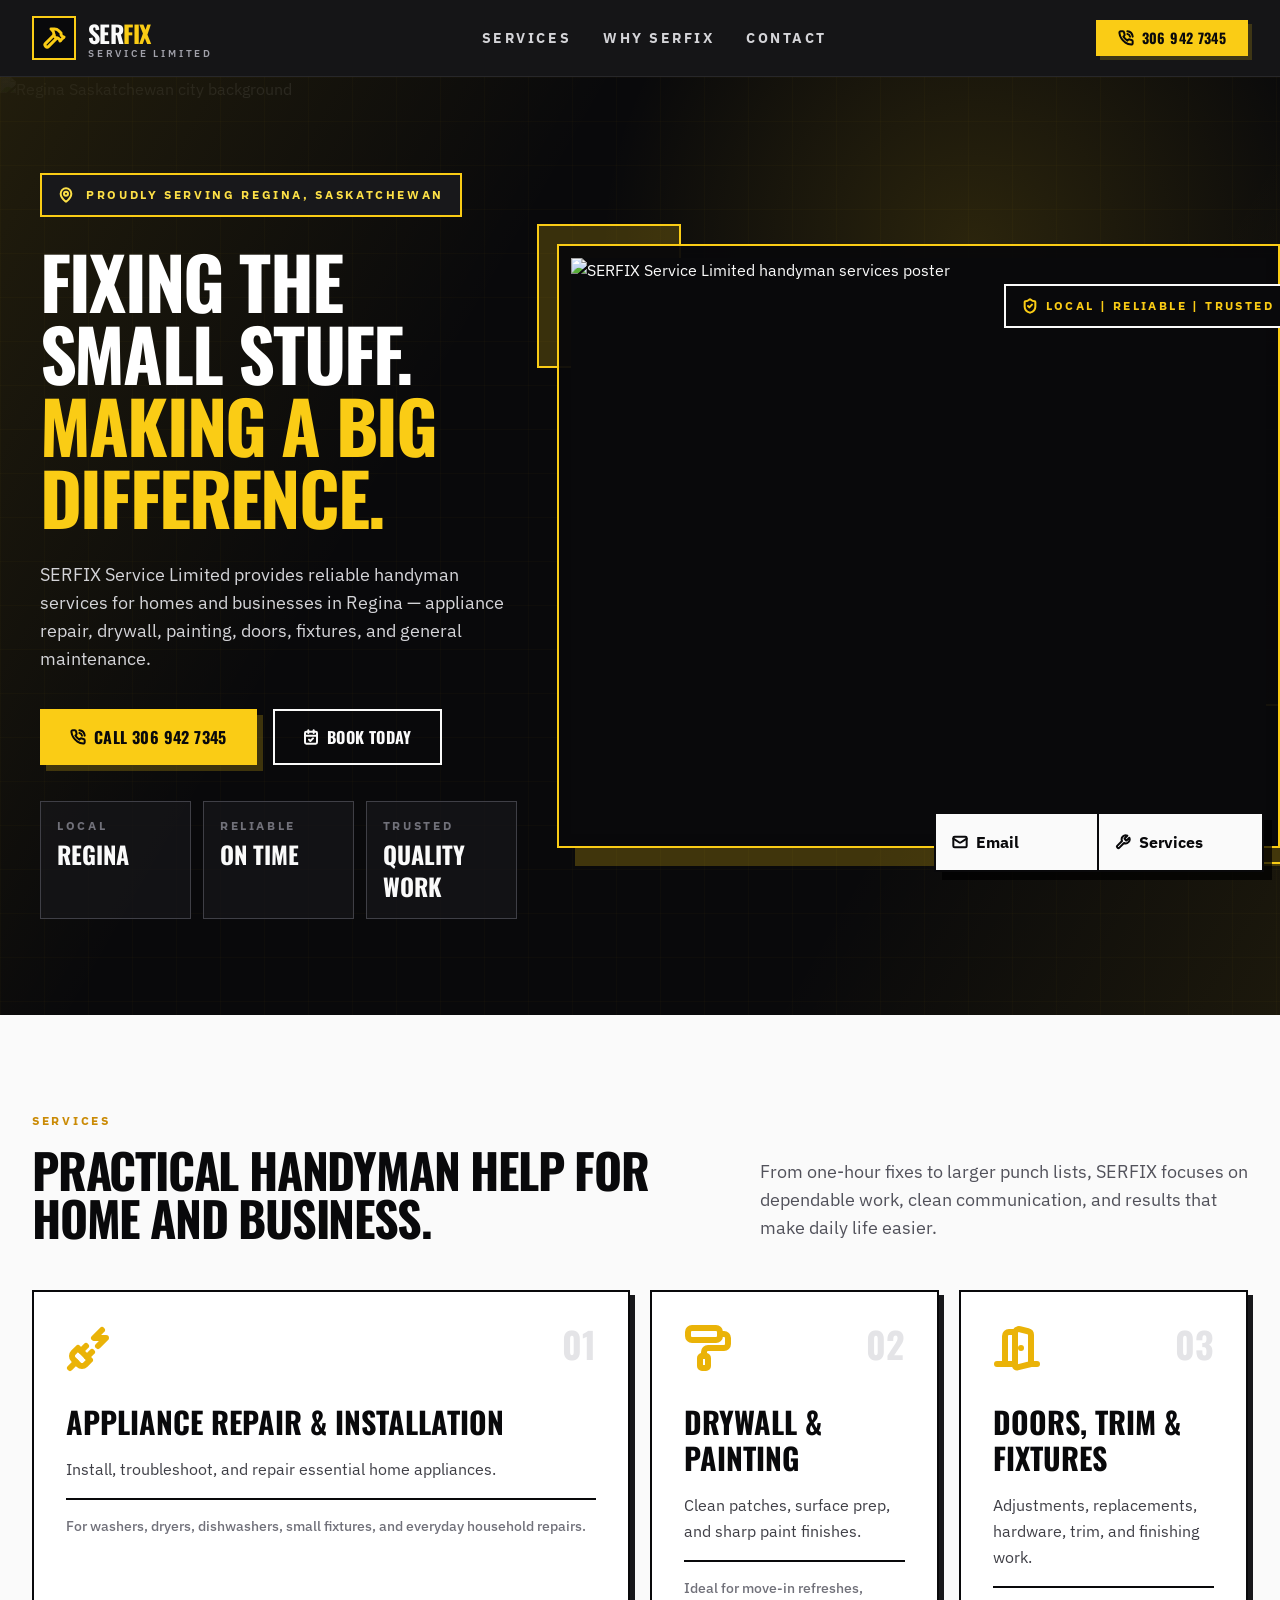
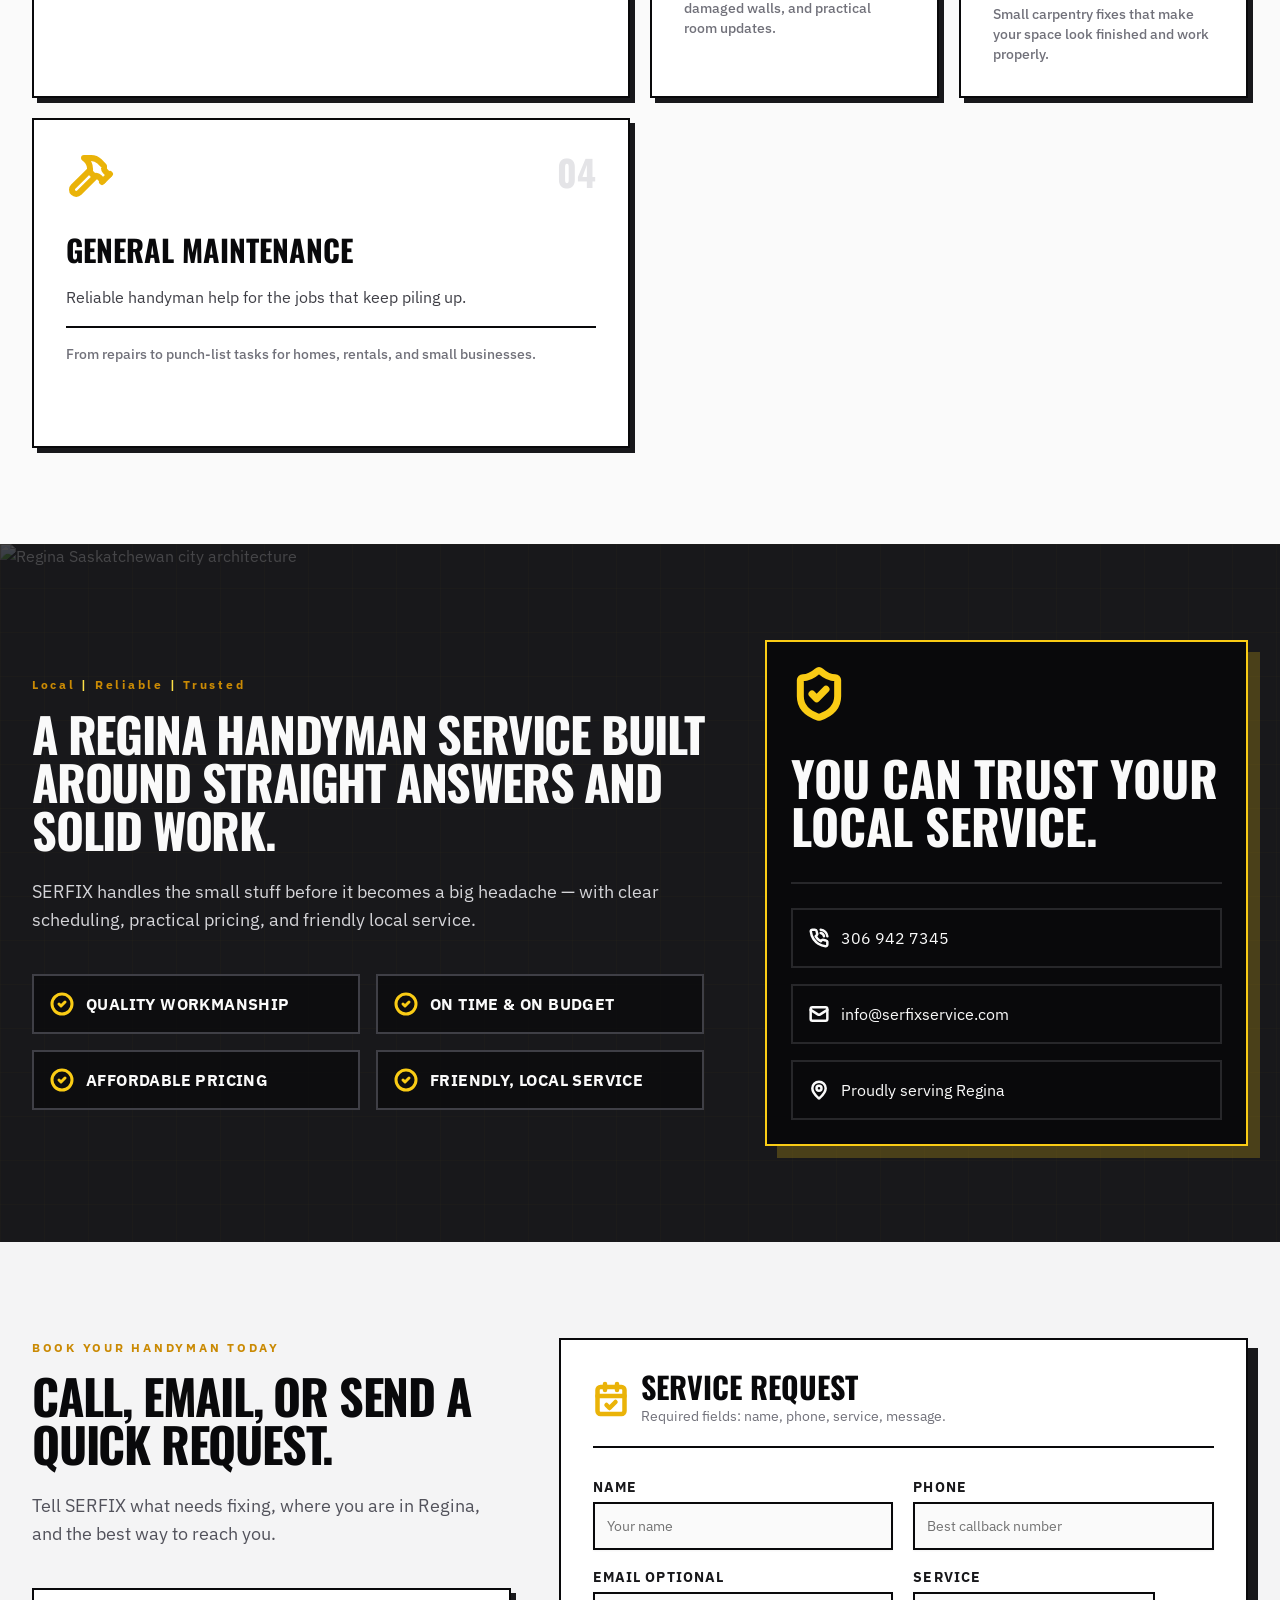
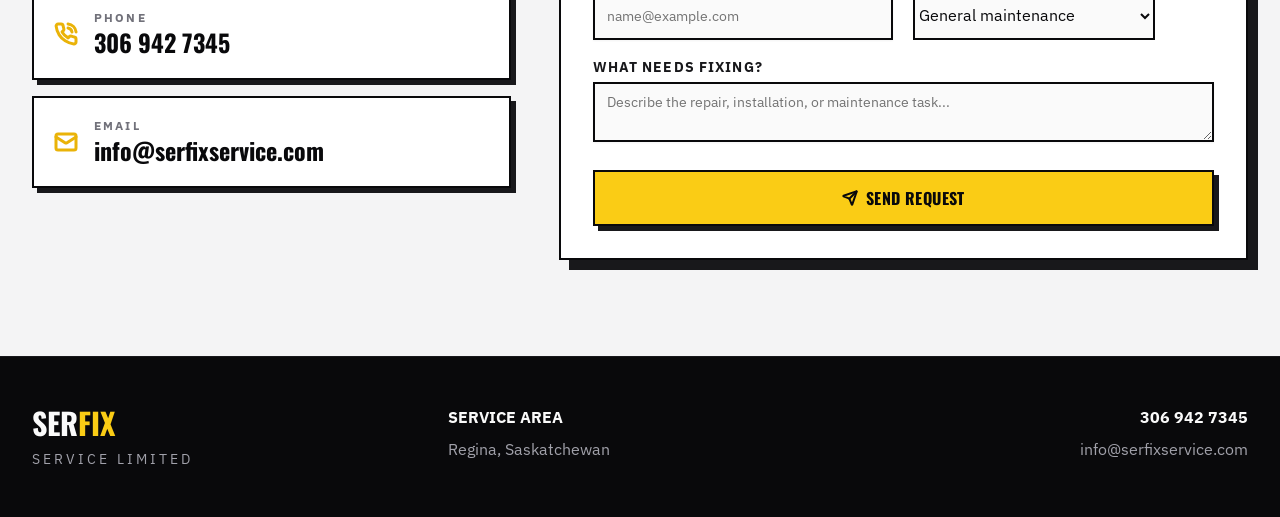
==== commit 7246088a: "auto-commit for 10c5f18e-74e5-42b9-9033-980d7a6ed362" ====
--- a/serfix_static_site/index.html
+++ b/serfix_static_site/index.html
@@ -1 +1 @@
-<!doctype html><html lang="en"><head><meta charset="utf-8"/><meta name="viewport" content="width=device-width,initial-scale=1"/><meta name="theme-color" content="#09090b"/><meta name="description" content="SERFIX Service Limited — reliable handyman services in Regina, Saskatchewan."/><title>SERFIX Service Limited</title><script defer="defer" src="./static/js/main.409b2b65.js"></script><link href="./static/css/main.e89852a3.css" rel="stylesheet"></head><body><noscript>You need to enable JavaScript to run this app.</noscript><div id="root"></div></body></html>+<!doctype html><html lang="en"><head><meta charset="utf-8"/><meta name="viewport" content="width=device-width,initial-scale=1"/><meta name="theme-color" content="#09090b"/><meta name="description" content="SERFIX Service Limited — reliable handyman services in Regina, Saskatchewan."/><title>SERFIX Service Limited</title><script defer="defer" src="./static/js/main.e222eb25.js"></script><link href="./static/css/main.168bb7ba.css" rel="stylesheet"></head><body><noscript>You need to enable JavaScript to run this app.</noscript><div id="root"></div></body></html>
--- a/serfix_static_site/static/css/main.168bb7ba.css
+++ b/serfix_static_site/static/css/main.168bb7ba.css
@@ -0,0 +1,6 @@
+@import url(https://fonts.googleapis.com/css2?family=IBM+Plex+Sans:wght@400;500;600;700;900&family=Oswald:wght@500;600;700&display=swap);*,:after,:before{--tw-border-spacing-x:0;--tw-border-spacing-y:0;--tw-translate-x:0;--tw-translate-y:0;--tw-rotate:0;--tw-skew-x:0;--tw-skew-y:0;--tw-scale-x:1;--tw-scale-y:1;--tw-pan-x: ;--tw-pan-y: ;--tw-pinch-zoom: ;--tw-scroll-snap-strictness:proximity;--tw-gradient-from-position: ;--tw-gradient-via-position: ;--tw-gradient-to-position: ;--tw-ordinal: ;--tw-slashed-zero: ;--tw-numeric-figure: ;--tw-numeric-spacing: ;--tw-numeric-fraction: ;--tw-ring-inset: ;--tw-ring-offset-width:0px;--tw-ring-offset-color:#fff;--tw-ring-color:#3b82f680;--tw-ring-offset-shadow:0 0 #0000;--tw-ring-shadow:0 0 #0000;--tw-shadow:0 0 #0000;--tw-shadow-colored:0 0 #0000;--tw-blur: ;--tw-brightness: ;--tw-contrast: ;--tw-grayscale: ;--tw-hue-rotate: ;--tw-invert: ;--tw-saturate: ;--tw-sepia: ;--tw-drop-shadow: ;--tw-backdrop-blur: ;--tw-backdrop-brightness: ;--tw-backdrop-contrast: ;--tw-backdrop-grayscale: ;--tw-backdrop-hue-rotate: ;--tw-backdrop-invert: ;--tw-backdrop-opacity: ;--tw-backdrop-saturate: ;--tw-backdrop-sepia: ;--tw-contain-size: ;--tw-contain-layout: ;--tw-contain-paint: ;--tw-contain-style: }::backdrop{--tw-border-spacing-x:0;--tw-border-spacing-y:0;--tw-translate-x:0;--tw-translate-y:0;--tw-rotate:0;--tw-skew-x:0;--tw-skew-y:0;--tw-scale-x:1;--tw-scale-y:1;--tw-pan-x: ;--tw-pan-y: ;--tw-pinch-zoom: ;--tw-scroll-snap-strictness:proximity;--tw-gradient-from-position: ;--tw-gradient-via-position: ;--tw-gradient-to-position: ;--tw-ordinal: ;--tw-slashed-zero: ;--tw-numeric-figure: ;--tw-numeric-spacing: ;--tw-numeric-fraction: ;--tw-ring-inset: ;--tw-ring-offset-width:0px;--tw-ring-offset-color:#fff;--tw-ring-color:#3b82f680;--tw-ring-offset-shadow:0 0 #0000;--tw-ring-shadow:0 0 #0000;--tw-shadow:0 0 #0000;--tw-shadow-colored:0 0 #0000;--tw-blur: ;--tw-brightness: ;--tw-contrast: ;--tw-grayscale: ;--tw-hue-rotate: ;--tw-invert: ;--tw-saturate: ;--tw-sepia: ;--tw-drop-shadow: ;--tw-backdrop-blur: ;--tw-backdrop-brightness: ;--tw-backdrop-contrast: ;--tw-backdrop-grayscale: ;--tw-backdrop-hue-rotate: ;--tw-backdrop-invert: ;--tw-backdrop-opacity: ;--tw-backdrop-saturate: ;--tw-backdrop-sepia: ;--tw-contain-size: ;--tw-contain-layout: ;--tw-contain-paint: ;--tw-contain-style: }
+
+/*
+! tailwindcss v3.4.19 | MIT License | https://tailwindcss.com
+*/*,:after,:before{border:0 solid #e5e7eb;box-sizing:border-box}:after,:before{--tw-content:""}:host,html{-webkit-text-size-adjust:100%;font-feature-settings:normal;-webkit-tap-highlight-color:transparent;font-family:IBM Plex Sans,sans-serif;font-variation-settings:normal;line-height:1.5;tab-size:4}body{line-height:inherit}hr{border-top-width:1px;color:inherit;height:0}abbr:where([title]){-webkit-text-decoration:underline dotted;text-decoration:underline dotted}h1,h2,h3,h4,h5,h6{font-size:inherit;font-weight:inherit}a{color:inherit;text-decoration:inherit}b,strong{font-weight:bolder}code,kbd,pre,samp{font-feature-settings:normal;font-family:ui-monospace,SFMono-Regular,Menlo,Monaco,Consolas,Liberation Mono,Courier New,monospace;font-size:1em;font-variation-settings:normal}small{font-size:80%}sub,sup{font-size:75%;line-height:0;position:relative;vertical-align:initial}sub{bottom:-.25em}sup{top:-.5em}table{border-collapse:collapse;border-color:inherit;text-indent:0}button,input,optgroup,select,textarea{font-feature-settings:inherit;color:inherit;font-family:inherit;font-size:100%;font-variation-settings:inherit;font-weight:inherit;letter-spacing:inherit;line-height:inherit;margin:0;padding:0}button,select{text-transform:none}button,input:where([type=button]),input:where([type=reset]),input:where([type=submit]){-webkit-appearance:button;background-color:initial;background-image:none}:-moz-focusring{outline:auto}:-moz-ui-invalid{box-shadow:none}progress{vertical-align:initial}::-webkit-inner-spin-button,::-webkit-outer-spin-button{height:auto}[type=search]{-webkit-appearance:textfield;outline-offset:-2px}::-webkit-search-decoration{-webkit-appearance:none}::-webkit-file-upload-button{-webkit-appearance:button;font:inherit}summary{display:list-item}blockquote,dd,dl,figure,h1,h2,h3,h4,h5,h6,hr,p,pre{margin:0}fieldset{margin:0}fieldset,legend{padding:0}menu,ol,ul{list-style:none;margin:0;padding:0}dialog{padding:0}textarea{resize:vertical}input::placeholder,textarea::placeholder{color:#9ca3af;opacity:1}[role=button],button{cursor:pointer}:disabled{cursor:default}audio,canvas,embed,iframe,img,object,svg,video{display:block;vertical-align:middle}img,video{height:auto;max-width:100%}[hidden]:where(:not([hidden=until-found])){display:none}:root{--background:0 0% 100%;--foreground:0 0% 3.9%;--card:0 0% 100%;--card-foreground:0 0% 3.9%;--popover:0 0% 100%;--popover-foreground:0 0% 3.9%;--primary:48 96% 53%;--primary-foreground:240 10% 4%;--secondary:0 0% 96.1%;--secondary-foreground:0 0% 9%;--muted:0 0% 96.1%;--muted-foreground:0 0% 45.1%;--accent:0 0% 96.1%;--accent-foreground:0 0% 9%;--destructive:0 84.2% 60.2%;--destructive-foreground:0 0% 98%;--border:0 0% 89.8%;--input:0 0% 89.8%;--ring:48 96% 53%;--chart-1:12 76% 61%;--chart-2:173 58% 39%;--chart-3:197 37% 24%;--chart-4:43 74% 66%;--chart-5:27 87% 67%;--radius:0rem}*{border-color:#e5e5e5;border-color:hsl(var(--border))}body{background-color:#fff;background-color:hsl(var(--background));color:#0a0a0a;color:hsl(var(--foreground))}[data-debug-wrapper=true]{display:contents!important}[data-debug-wrapper=true]>*{border:inherit;column-gap:inherit;gap:inherit;margin:inherit;padding:inherit;row-gap:inherit}.sr-only{clip:rect(0,0,0,0);border-width:0;height:1px;margin:-1px;overflow:hidden;padding:0;position:absolute;white-space:nowrap;width:1px}.pointer-events-none{pointer-events:none}.pointer-events-auto{pointer-events:auto}.visible{visibility:visible}.invisible{visibility:hidden}.fixed{position:fixed}.absolute{position:absolute}.relative{position:relative}.sticky{position:-webkit-sticky;position:sticky}.inset-0{inset:0}.inset-x-0{left:0;right:0}.inset-y-0{bottom:0;top:0}.-bottom-12{bottom:-3rem}.-bottom-4{bottom:-1rem}.-bottom-6{bottom:-1.5rem}.-left-12{left:-3rem}.-left-5{left:-1.25rem}.-right-12{right:-3rem}.-right-3{right:-.75rem}.-right-4{right:-1rem}.-top-12{top:-3rem}.-top-5{top:-1.25rem}.bottom-0{bottom:0}.left-0{left:0}.left-1{left:.25rem}.left-1\/2{left:50%}.left-2{left:.5rem}.left-6{left:1.5rem}.left-\[50\%\]{left:50%}.right-0{right:0}.right-1{right:.25rem}.right-2{right:.5rem}.right-4{right:1rem}.right-6{right:1.5rem}.top-0{top:0}.top-1{top:.25rem}.top-1\/2{top:50%}.top-10{top:2.5rem}.top-4{top:1rem}.top-\[1px\]{top:1px}.top-\[50\%\]{top:50%}.top-\[60\%\]{top:60%}.top-full{top:100%}.z-10{z-index:10}.z-50{z-index:50}.z-\[100\]{z-index:100}.z-\[1\]{z-index:1}.-mx-1{margin-left:-.25rem;margin-right:-.25rem}.mx-auto{margin-left:auto;margin-right:auto}.my-1{margin-bottom:.25rem;margin-top:.25rem}.-ml-4{margin-left:-1rem}.-mt-4{margin-top:-1rem}.mb-1{margin-bottom:.25rem}.mb-7{margin-bottom:1.75rem}.mb-8{margin-bottom:2rem}.ml-1{margin-left:.25rem}.ml-auto{margin-left:auto}.mr-2{margin-right:.5rem}.mt-1{margin-top:.25rem}.mt-1\.5{margin-top:.375rem}.mt-10{margin-top:2.5rem}.mt-12{margin-top:3rem}.mt-2{margin-top:.5rem}.mt-24{margin-top:6rem}.mt-4{margin-top:1rem}.mt-5{margin-top:1.25rem}.mt-6{margin-top:1.5rem}.mt-7{margin-top:1.75rem}.mt-8{margin-top:2rem}.mt-9{margin-top:2.25rem}.mt-auto{margin-top:auto}.block{display:block}.flex{display:flex}.inline-flex{display:inline-flex}.table{display:table}.grid{display:grid}.hidden{display:none}.aspect-square{aspect-ratio:1/1}.h-1\.5{height:.375rem}.h-10{height:2.5rem}.h-11{height:2.75rem}.h-12{height:3rem}.h-14{height:3.5rem}.h-2{height:.5rem}.h-2\.5{height:.625rem}.h-3{height:.75rem}.h-3\.5{height:.875rem}.h-36{height:9rem}.h-4{height:1rem}.h-40{height:10rem}.h-5{height:1.25rem}.h-6{height:1.5rem}.h-7{height:1.75rem}.h-8{height:2rem}.h-9{height:2.25rem}.h-\[1px\]{height:1px}.h-\[var\(--radix-navigation-menu-viewport-height\)\]{height:var(--radix-navigation-menu-viewport-height)}.h-\[var\(--radix-select-trigger-height\)\]{height:var(--radix-select-trigger-height)}.h-auto{height:auto}.h-full{height:100%}.h-px{height:1px}.max-h-\[--radix-context-menu-content-available-height\]{max-height:var(--radix-context-menu-content-available-height)}.max-h-\[--radix-select-content-available-height\]{max-height:var(--radix-select-content-available-height)}.max-h-\[300px\]{max-height:300px}.max-h-\[var\(--radix-dropdown-menu-content-available-height\)\]{max-height:var(--radix-dropdown-menu-content-available-height)}.max-h-screen{max-height:100vh}.min-h-36{min-height:9rem}.min-h-\[60px\]{min-height:60px}.min-h-\[88vh\]{min-height:88vh}.min-h-screen{min-height:100vh}.w-10{width:2.5rem}.w-11{width:2.75rem}.w-12{width:3rem}.w-14{width:3.5rem}.w-2{width:.5rem}.w-2\.5{width:.625rem}.w-3{width:.75rem}.w-3\.5{width:.875rem}.w-3\/4{width:75%}.w-36{width:9rem}.w-4{width:1rem}.w-40{width:10rem}.w-5{width:1.25rem}.w-6{width:1.5rem}.w-64{width:16rem}.w-7{width:1.75rem}.w-72{width:18rem}.w-8{width:2rem}.w-9{width:2.25rem}.w-\[100px\]{width:100px}.w-\[1px\]{width:1px}.w-full{width:100%}.w-max{width:-webkit-max-content;width:max-content}.w-px{width:1px}.min-w-0{min-width:0}.min-w-10{min-width:2.5rem}.min-w-8{min-width:2rem}.min-w-9{min-width:2.25rem}.min-w-\[12rem\]{min-width:12rem}.min-w-\[8rem\]{min-width:8rem}.min-w-\[var\(--radix-select-trigger-width\)\]{min-width:var(--radix-select-trigger-width)}.max-w-2xl{max-width:42rem}.max-w-3xl{max-width:48rem}.max-w-4xl{max-width:56rem}.max-w-7xl{max-width:80rem}.max-w-\[1500px\]{max-width:1500px}.max-w-lg{max-width:32rem}.max-w-max{max-width:-webkit-max-content;max-width:max-content}.max-w-xl{max-width:36rem}.flex-1{flex:1 1}.shrink-0{flex-shrink:0}.grow{flex-grow:1}.grow-0{flex-grow:0}.basis-full{flex-basis:100%}.caption-bottom{caption-side:bottom}.border-collapse{border-collapse:collapse}.origin-\[--radix-context-menu-content-transform-origin\]{transform-origin:var(--radix-context-menu-content-transform-origin)}.origin-\[--radix-dropdown-menu-content-transform-origin\]{transform-origin:var(--radix-dropdown-menu-content-transform-origin)}.origin-\[--radix-hover-card-content-transform-origin\]{transform-origin:var(--radix-hover-card-content-transform-origin)}.origin-\[--radix-menubar-content-transform-origin\]{transform-origin:var(--radix-menubar-content-transform-origin)}.origin-\[--radix-popover-content-transform-origin\]{transform-origin:var(--radix-popover-content-transform-origin)}.origin-\[--radix-select-content-transform-origin\]{transform-origin:var(--radix-select-content-transform-origin)}.origin-\[--radix-tooltip-content-transform-origin\]{transform-origin:var(--radix-tooltip-content-transform-origin)}.-translate-x-1\/2{--tw-translate-x:-50%}.-translate-x-1\/2,.-translate-y-1\/2{transform:translate(var(--tw-translate-x),var(--tw-translate-y)) rotate(var(--tw-rotate)) skewX(var(--tw-skew-x)) skewY(var(--tw-skew-y)) scaleX(var(--tw-scale-x)) scaleY(var(--tw-scale-y))}.-translate-y-1\/2{--tw-translate-y:-50%}.translate-x-\[-50\%\]{--tw-translate-x:-50%}.translate-x-\[-50\%\],.translate-y-\[-50\%\]{transform:translate(var(--tw-translate-x),var(--tw-translate-y)) rotate(var(--tw-rotate)) skewX(var(--tw-skew-x)) skewY(var(--tw-skew-y)) scaleX(var(--tw-scale-x)) scaleY(var(--tw-scale-y))}.translate-y-\[-50\%\]{--tw-translate-y:-50%}.rotate-45{--tw-rotate:45deg}.rotate-45,.rotate-90{transform:translate(var(--tw-translate-x),var(--tw-translate-y)) rotate(var(--tw-rotate)) skewX(var(--tw-skew-x)) skewY(var(--tw-skew-y)) scaleX(var(--tw-scale-x)) scaleY(var(--tw-scale-y))}.rotate-90{--tw-rotate:90deg}.transform{transform:translate(var(--tw-translate-x),var(--tw-translate-y)) rotate(var(--tw-rotate)) skewX(var(--tw-skew-x)) skewY(var(--tw-skew-y)) scaleX(var(--tw-scale-x)) scaleY(var(--tw-scale-y))}@keyframes pulse{50%{opacity:.5}}.animate-pulse{animation:pulse 2s cubic-bezier(.4,0,.6,1) infinite}.cursor-default{cursor:default}.cursor-pointer{cursor:pointer}.touch-none{touch-action:none}.select-none{-webkit-user-select:none;user-select:none}.resize-y{resize:vertical}.list-none{list-style-type:none}.grid-cols-1{grid-template-columns:repeat(1,minmax(0,1fr))}.grid-cols-2{grid-template-columns:repeat(2,minmax(0,1fr))}.flex-row{flex-direction:row}.flex-col{flex-direction:column}.flex-col-reverse{flex-direction:column-reverse}.flex-wrap{flex-wrap:wrap}.place-items-center{place-items:center}.items-start{align-items:flex-start}.items-end{align-items:flex-end}.items-center{align-items:center}.justify-center{justify-content:center}.justify-between{justify-content:space-between}.gap-1{gap:.25rem}.gap-1\.5{gap:.375rem}.gap-10{gap:2.5rem}.gap-12{gap:3rem}.gap-2{gap:.5rem}.gap-3{gap:.75rem}.gap-4{gap:1rem}.gap-5{gap:1.25rem}.gap-6{gap:1.5rem}.gap-8{gap:2rem}.space-x-1>:not([hidden])~:not([hidden]){--tw-space-x-reverse:0;margin-left:calc(.25rem*(1 - var(--tw-space-x-reverse)));margin-right:calc(.25rem*var(--tw-space-x-reverse))}.space-x-2>:not([hidden])~:not([hidden]){--tw-space-x-reverse:0;margin-left:calc(.5rem*(1 - var(--tw-space-x-reverse)));margin-right:calc(.5rem*var(--tw-space-x-reverse))}.space-y-1>:not([hidden])~:not([hidden]){--tw-space-y-reverse:0;margin-bottom:calc(.25rem*var(--tw-space-y-reverse));margin-top:calc(.25rem*(1 - var(--tw-space-y-reverse)))}.space-y-1\.5>:not([hidden])~:not([hidden]){--tw-space-y-reverse:0;margin-bottom:calc(.375rem*var(--tw-space-y-reverse));margin-top:calc(.375rem*(1 - var(--tw-space-y-reverse)))}.space-y-2>:not([hidden])~:not([hidden]){--tw-space-y-reverse:0;margin-bottom:calc(.5rem*var(--tw-space-y-reverse));margin-top:calc(.5rem*(1 - var(--tw-space-y-reverse)))}.space-y-4>:not([hidden])~:not([hidden]){--tw-space-y-reverse:0;margin-bottom:calc(1rem*var(--tw-space-y-reverse));margin-top:calc(1rem*(1 - var(--tw-space-y-reverse)))}.overflow-auto{overflow:auto}.overflow-hidden{overflow:hidden}.overflow-y-auto{overflow-y:auto}.overflow-x-hidden{overflow-x:hidden}.whitespace-nowrap{white-space:nowrap}.break-words{overflow-wrap:break-word}.break-all{word-break:break-all}.rounded-\[inherit\]{border-radius:inherit}.rounded-full{border-radius:9999px}.rounded-lg{border-radius:0;border-radius:var(--radius)}.rounded-md{border-radius:-2px;border-radius:calc(var(--radius) - 2px)}.rounded-none{border-radius:0}.rounded-sm{border-radius:-4px;border-radius:calc(var(--radius) - 4px)}.rounded-xl{border-radius:.75rem}.rounded-t-\[10px\]{border-top-left-radius:10px;border-top-right-radius:10px}.rounded-tl-sm{border-top-left-radius:-4px;border-top-left-radius:calc(var(--radius) - 4px)}.border{border-width:1px}.border-2{border-width:2px}.border-y{border-top-width:1px}.border-b,.border-y{border-bottom-width:1px}.border-b-2{border-bottom-width:2px}.border-l{border-left-width:1px}.border-r{border-right-width:1px}.border-r-2{border-right-width:2px}.border-t{border-top-width:1px}.border-t-2{border-top-width:2px}.border-destructive{border-color:#ef4444;border-color:hsl(var(--destructive))}.border-destructive\/50{border-color:#ef444480;border-color:hsl(var(--destructive)/.5)}.border-input{border-color:#e5e5e5;border-color:hsl(var(--input))}.border-primary{border-color:#facc14;border-color:hsl(var(--primary))}.border-primary\/50{border-color:#facc1480;border-color:hsl(var(--primary)/.5)}.border-transparent{border-color:#0000}.border-yellow-400{--tw-border-opacity:1;border-color:#facc15;border-color:rgb(250 204 21/var(--tw-border-opacity,1))}.border-zinc-50{--tw-border-opacity:1;border-color:#fafafa;border-color:rgb(250 250 250/var(--tw-border-opacity,1))}.border-zinc-700{--tw-border-opacity:1;border-color:#3f3f46;border-color:rgb(63 63 70/var(--tw-border-opacity,1))}.border-zinc-800{--tw-border-opacity:1;border-color:#27272a;border-color:rgb(39 39 42/var(--tw-border-opacity,1))}.border-zinc-900{--tw-border-opacity:1;border-color:#18181b;border-color:rgb(24 24 27/var(--tw-border-opacity,1))}.border-zinc-950{--tw-border-opacity:1;border-color:#09090b;border-color:rgb(9 9 11/var(--tw-border-opacity,1))}.border-l-transparent{border-left-color:#0000}.border-t-transparent{border-top-color:#0000}.bg-accent{background-color:#f5f5f5;background-color:hsl(var(--accent))}.bg-background{background-color:#fff;background-color:hsl(var(--background))}.bg-black\/80{background-color:#000c}.bg-border{background-color:#e5e5e5;background-color:hsl(var(--border))}.bg-card{background-color:#fff;background-color:hsl(var(--card))}.bg-destructive{background-color:#ef4444;background-color:hsl(var(--destructive))}.bg-foreground{background-color:#0a0a0a;background-color:hsl(var(--foreground))}.bg-muted{background-color:#f5f5f5;background-color:hsl(var(--muted))}.bg-muted\/50{background-color:#f5f5f580;background-color:hsl(var(--muted)/.5)}.bg-popover{background-color:#fff;background-color:hsl(var(--popover))}.bg-primary{background-color:#facc14;background-color:hsl(var(--primary))}.bg-primary\/10{background-color:#facc141a;background-color:hsl(var(--primary)/.1)}.bg-primary\/20{background-color:#facc1433;background-color:hsl(var(--primary)/.2)}.bg-secondary{background-color:#f5f5f5;background-color:hsl(var(--secondary))}.bg-transparent{background-color:initial}.bg-white{--tw-bg-opacity:1;background-color:#fff;background-color:rgb(255 255 255/var(--tw-bg-opacity,1))}.bg-yellow-400{--tw-bg-opacity:1;background-color:#facc15;background-color:rgb(250 204 21/var(--tw-bg-opacity,1))}.bg-yellow-400\/20{background-color:#facc1533}.bg-zinc-100{--tw-bg-opacity:1;background-color:#f4f4f5;background-color:rgb(244 244 245/var(--tw-bg-opacity,1))}.bg-zinc-50{--tw-bg-opacity:1;background-color:#fafafa;background-color:rgb(250 250 250/var(--tw-bg-opacity,1))}.bg-zinc-900{--tw-bg-opacity:1;background-color:#18181b;background-color:rgb(24 24 27/var(--tw-bg-opacity,1))}.bg-zinc-900\/70{background-color:#18181bb3}.bg-zinc-950{--tw-bg-opacity:1;background-color:#09090b;background-color:rgb(9 9 11/var(--tw-bg-opacity,1))}.bg-zinc-950\/70{background-color:#09090bb3}.bg-zinc-950\/80{background-color:#09090bcc}.bg-zinc-950\/95{background-color:#09090bf2}.bg-\[linear-gradient\(120deg\2c rgba\(250\2c 204\2c 21\2c 0\.10\)_0\%\2c transparent_34\%\2c transparent_72\%\2c rgba\(250\2c 204\2c 21\2c 0\.08\)_100\%\)\]{background-image:linear-gradient(120deg,#facc151a,#0000 34%,#0000 72%,#facc1514)}.bg-\[radial-gradient\(circle_at_76\%_18\%\2c rgba\(250\2c 204\2c 21\2c 0\.14\)\2c transparent_30\%\)\2c linear-gradient\(90deg\2c rgba\(9\2c 9\2c 11\2c 0\.92\)_0\%\2c rgba\(9\2c 9\2c 11\2c 0\.76\)_42\%\2c rgba\(9\2c 9\2c 11\2c 0\.48\)_100\%\)\]{background-image:radial-gradient(circle at 76% 18%,#facc1524,#0000 30%),linear-gradient(90deg,#09090beb,#09090bc2 42%,#09090b7a)}.fill-current{fill:currentColor}.fill-primary{fill:#facc14;fill:hsl(var(--primary))}.object-contain{object-fit:contain}.object-cover{object-fit:cover}.object-center{object-position:center}.p-0{padding:0}.p-1{padding:.25rem}.p-2{padding:.5rem}.p-3{padding:.75rem}.p-4{padding:1rem}.p-5{padding:1.25rem}.p-6{padding:1.5rem}.p-\[1px\]{padding:1px}.px-1\.5{padding-left:.375rem;padding-right:.375rem}.px-2{padding-left:.5rem;padding-right:.5rem}.px-2\.5{padding-left:.625rem;padding-right:.625rem}.px-3{padding-left:.75rem;padding-right:.75rem}.px-4{padding-left:1rem;padding-right:1rem}.px-5{padding-left:1.25rem;padding-right:1.25rem}.px-7{padding-left:1.75rem;padding-right:1.75rem}.px-8{padding-left:2rem;padding-right:2rem}.py-0\.5{padding-bottom:.125rem;padding-top:.125rem}.py-1{padding-bottom:.25rem;padding-top:.25rem}.py-1\.5{padding-bottom:.375rem;padding-top:.375rem}.py-12{padding-bottom:3rem;padding-top:3rem}.py-16{padding-bottom:4rem;padding-top:4rem}.py-2{padding-bottom:.5rem;padding-top:.5rem}.py-20{padding-bottom:5rem;padding-top:5rem}.py-3{padding-bottom:.75rem;padding-top:.75rem}.py-4{padding-bottom:1rem;padding-top:1rem}.py-6{padding-bottom:1.5rem;padding-top:1.5rem}.pb-4{padding-bottom:1rem}.pb-5{padding-bottom:1.25rem}.pl-2{padding-left:.5rem}.pl-2\.5{padding-left:.625rem}.pl-4{padding-left:1rem}.pl-8{padding-left:2rem}.pr-2{padding-right:.5rem}.pr-2\.5{padding-right:.625rem}.pr-6{padding-right:1.5rem}.pr-8{padding-right:2rem}.pt-0{padding-top:0}.pt-1{padding-top:.25rem}.pt-4{padding-top:1rem}.pt-6{padding-top:1.5rem}.text-left{text-align:left}.text-center{text-align:center}.align-middle{vertical-align:middle}.font-display{font-family:Oswald,sans-serif}.font-sans{font-family:IBM Plex Sans,sans-serif}.text-2xl{font-size:1.5rem;line-height:2rem}.text-3xl{font-size:1.875rem;line-height:2.25rem}.text-4xl{font-size:2.25rem;line-height:2.5rem}.text-5xl{font-size:3rem;line-height:1}.text-\[0\.8rem\]{font-size:.8rem}.text-\[10px\]{font-size:10px}.text-base{font-size:1rem;line-height:1.5rem}.text-lg{font-size:1.125rem;line-height:1.75rem}.text-sm{font-size:.875rem;line-height:1.25rem}.text-xs{font-size:.75rem;line-height:1rem}.font-black{font-weight:900}.font-bold{font-weight:700}.font-medium{font-weight:500}.font-normal{font-weight:400}.font-semibold{font-weight:600}.uppercase{text-transform:uppercase}.leading-\[0\.92\]{line-height:.92}.leading-none{line-height:1}.leading-relaxed{line-height:1.625}.leading-tight{line-height:1.25}.tracking-\[0\.18em\]{letter-spacing:.18em}.tracking-\[0\.22em\]{letter-spacing:.22em}.tracking-\[0\.28em\]{letter-spacing:.28em}.tracking-\[0\.2em\]{letter-spacing:.2em}.tracking-tight{letter-spacing:-.025em}.tracking-wide{letter-spacing:.025em}.tracking-widest{letter-spacing:.1em}.text-accent-foreground{color:#171717;color:hsl(var(--accent-foreground))}.text-card-foreground{color:#0a0a0a;color:hsl(var(--card-foreground))}.text-current{color:currentColor}.text-destructive{color:#ef4444;color:hsl(var(--destructive))}.text-destructive-foreground{color:#fafafa;color:hsl(var(--destructive-foreground))}.text-foreground{color:#0a0a0a;color:hsl(var(--foreground))}.text-foreground\/50{color:#0a0a0a80;color:hsl(var(--foreground)/.5)}.text-muted-foreground{color:#737373;color:hsl(var(--muted-foreground))}.text-popover-foreground{color:#0a0a0a;color:hsl(var(--popover-foreground))}.text-primary{color:#facc14;color:hsl(var(--primary))}.text-primary-foreground{color:#09090b;color:hsl(var(--primary-foreground))}.text-secondary-foreground{color:#171717;color:hsl(var(--secondary-foreground))}.text-white{--tw-text-opacity:1;color:#fff;color:rgb(255 255 255/var(--tw-text-opacity,1))}.text-yellow-300{--tw-text-opacity:1;color:#fde047;color:rgb(253 224 71/var(--tw-text-opacity,1))}.text-yellow-400{--tw-text-opacity:1;color:#facc15;color:rgb(250 204 21/var(--tw-text-opacity,1))}.text-yellow-500{--tw-text-opacity:1;color:#eab308;color:rgb(234 179 8/var(--tw-text-opacity,1))}.text-zinc-200{--tw-text-opacity:1;color:#e4e4e7;color:rgb(228 228 231/var(--tw-text-opacity,1))}.text-zinc-300{--tw-text-opacity:1;color:#d4d4d8;color:rgb(212 212 216/var(--tw-text-opacity,1))}.text-zinc-400{--tw-text-opacity:1;color:#a1a1aa;color:rgb(161 161 170/var(--tw-text-opacity,1))}.text-zinc-50{--tw-text-opacity:1;color:#fafafa;color:rgb(250 250 250/var(--tw-text-opacity,1))}.text-zinc-500{--tw-text-opacity:1;color:#71717a;color:rgb(113 113 122/var(--tw-text-opacity,1))}.text-zinc-600{--tw-text-opacity:1;color:#52525b;color:rgb(82 82 91/var(--tw-text-opacity,1))}.text-zinc-700{--tw-text-opacity:1;color:#3f3f46;color:rgb(63 63 70/var(--tw-text-opacity,1))}.text-zinc-950{--tw-text-opacity:1;color:#09090b;color:rgb(9 9 11/var(--tw-text-opacity,1))}.underline-offset-4{text-underline-offset:4px}.opacity-0{opacity:0}.opacity-15{opacity:.15}.opacity-20{opacity:.2}.opacity-50{opacity:.5}.opacity-55{opacity:.55}.opacity-60{opacity:.6}.opacity-70{opacity:.7}.opacity-90{opacity:.9}.shadow{--tw-shadow:0 1px 3px 0 #0000001a,0 1px 2px -1px #0000001a;--tw-shadow-colored:0 1px 3px 0 var(--tw-shadow-color),0 1px 2px -1px var(--tw-shadow-color)}.shadow,.shadow-\[10px_10px_0px_0px_rgba\(24\2c 24\2c 27\2c 1\)\]{box-shadow:0 0 #0000,0 0 #0000,var(--tw-shadow);box-shadow:var(--tw-ring-offset-shadow,0 0 #0000),var(--tw-ring-shadow,0 0 #0000),var(--tw-shadow)}.shadow-\[10px_10px_0px_0px_rgba\(24\2c 24\2c 27\2c 1\)\]{--tw-shadow:10px 10px 0px 0px #18181b;--tw-shadow-colored:10px 10px 0px 0px var(--tw-shadow-color)}.shadow-\[12px_12px_0px_0px_rgba\(250\2c 204\2c 21\2c 0\.22\)\]{--tw-shadow:12px 12px 0px 0px #facc1538;--tw-shadow-colored:12px 12px 0px 0px var(--tw-shadow-color)}.shadow-\[12px_12px_0px_0px_rgba\(250\2c 204\2c 21\2c 0\.22\)\],.shadow-\[18px_18px_0px_0px_rgba\(250\2c 204\2c 21\2c 0\.23\)\]{box-shadow:0 0 #0000,0 0 #0000,var(--tw-shadow);box-shadow:var(--tw-ring-offset-shadow,0 0 #0000),var(--tw-ring-shadow,0 0 #0000),var(--tw-shadow)}.shadow-\[18px_18px_0px_0px_rgba\(250\2c 204\2c 21\2c 0\.23\)\]{--tw-shadow:18px 18px 0px 0px #facc153b;--tw-shadow-colored:18px 18px 0px 0px var(--tw-shadow-color)}.shadow-\[4px_4px_0px_0px_rgba\(250\2c 204\2c 21\2c 0\.18\)\]{--tw-shadow:4px 4px 0px 0px #facc152e;--tw-shadow-colored:4px 4px 0px 0px var(--tw-shadow-color)}.shadow-\[4px_4px_0px_0px_rgba\(250\2c 204\2c 21\2c 0\.18\)\],.shadow-\[5px_5px_0px_0px_rgba\(24\2c 24\2c 27\2c 1\)\]{box-shadow:0 0 #0000,0 0 #0000,var(--tw-shadow);box-shadow:var(--tw-ring-offset-shadow,0 0 #0000),var(--tw-ring-shadow,0 0 #0000),var(--tw-shadow)}.shadow-\[5px_5px_0px_0px_rgba\(24\2c 24\2c 27\2c 1\)\]{--tw-shadow:5px 5px 0px 0px #18181b;--tw-shadow-colored:5px 5px 0px 0px var(--tw-shadow-color)}.shadow-\[6px_6px_0px_0px_rgba\(250\2c 204\2c 21\2c 0\.22\)\]{--tw-shadow:6px 6px 0px 0px #facc1538;--tw-shadow-colored:6px 6px 0px 0px var(--tw-shadow-color)}.shadow-\[6px_6px_0px_0px_rgba\(250\2c 204\2c 21\2c 0\.22\)\],.shadow-\[8px_8px_0px_0px_rgba\(0\2c 0\2c 0\2c 0\.7\)\]{box-shadow:0 0 #0000,0 0 #0000,var(--tw-shadow);box-shadow:var(--tw-ring-offset-shadow,0 0 #0000),var(--tw-ring-shadow,0 0 #0000),var(--tw-shadow)}.shadow-\[8px_8px_0px_0px_rgba\(0\2c 0\2c 0\2c 0\.7\)\]{--tw-shadow:8px 8px 0px 0px #000000b3;--tw-shadow-colored:8px 8px 0px 0px var(--tw-shadow-color)}.shadow-lg{--tw-shadow:0 10px 15px -3px #0000001a,0 4px 6px -4px #0000001a;--tw-shadow-colored:0 10px 15px -3px var(--tw-shadow-color),0 4px 6px -4px var(--tw-shadow-color)}.shadow-lg,.shadow-md{box-shadow:0 0 #0000,0 0 #0000,var(--tw-shadow);box-shadow:var(--tw-ring-offset-shadow,0 0 #0000),var(--tw-ring-shadow,0 0 #0000),var(--tw-shadow)}.shadow-md{--tw-shadow:0 4px 6px -1px #0000001a,0 2px 4px -2px #0000001a;--tw-shadow-colored:0 4px 6px -1px var(--tw-shadow-color),0 2px 4px -2px var(--tw-shadow-color)}.shadow-sm{--tw-shadow:0 1px 2px 0 #0000000d;--tw-shadow-colored:0 1px 2px 0 var(--tw-shadow-color);box-shadow:0 0 #0000,0 0 #0000,var(--tw-shadow);box-shadow:var(--tw-ring-offset-shadow,0 0 #0000),var(--tw-ring-shadow,0 0 #0000),var(--tw-shadow)}.outline-none{outline:2px solid #0000;outline-offset:2px}.outline{outline-style:solid}.ring-0{--tw-ring-offset-shadow:var(--tw-ring-inset) 0 0 0 var(--tw-ring-offset-width) var(--tw-ring-offset-color);--tw-ring-shadow:var(--tw-ring-inset) 0 0 0 calc(var(--tw-ring-offset-width)) var(--tw-ring-color)}.ring-0,.ring-1{box-shadow:var(--tw-ring-offset-shadow),var(--tw-ring-shadow),0 0 #0000;box-shadow:var(--tw-ring-offset-shadow),var(--tw-ring-shadow),var(--tw-shadow,0 0 #0000)}.ring-1{--tw-ring-offset-shadow:var(--tw-ring-inset) 0 0 0 var(--tw-ring-offset-width) var(--tw-ring-offset-color);--tw-ring-shadow:var(--tw-ring-inset) 0 0 0 calc(1px + var(--tw-ring-offset-width)) var(--tw-ring-color)}.ring-ring{--tw-ring-color:hsl(var(--ring))}.ring-offset-background{--tw-ring-offset-color:hsl(var(--background))}.filter{filter:var(--tw-blur) var(--tw-brightness) var(--tw-contrast) var(--tw-grayscale) var(--tw-hue-rotate) var(--tw-invert) var(--tw-saturate) var(--tw-sepia) var(--tw-drop-shadow)}.backdrop-blur-md{--tw-backdrop-blur:blur(12px);-webkit-backdrop-filter:var(--tw-backdrop-blur) var(--tw-backdrop-brightness) var(--tw-backdrop-contrast) var(--tw-backdrop-grayscale) var(--tw-backdrop-hue-rotate) var(--tw-backdrop-invert) var(--tw-backdrop-opacity) var(--tw-backdrop-saturate) var(--tw-backdrop-sepia);backdrop-filter:var(--tw-backdrop-blur) var(--tw-backdrop-brightness) var(--tw-backdrop-contrast) var(--tw-backdrop-grayscale) var(--tw-backdrop-hue-rotate) var(--tw-backdrop-invert) var(--tw-backdrop-opacity) var(--tw-backdrop-saturate) var(--tw-backdrop-sepia)}.transition{transition-duration:.15s;transition-property:color,background-color,border-color,fill,stroke,opacity,box-shadow,transform,filter,-webkit-text-decoration-color,-webkit-backdrop-filter;transition-property:color,background-color,border-color,text-decoration-color,fill,stroke,opacity,box-shadow,transform,filter,backdrop-filter;transition-property:color,background-color,border-color,text-decoration-color,fill,stroke,opacity,box-shadow,transform,filter,backdrop-filter,-webkit-text-decoration-color,-webkit-backdrop-filter;transition-timing-function:cubic-bezier(.4,0,.2,1)}.transition-\[transform\2c background-color\2c color\]{transition-duration:.15s;transition-property:transform,background-color,color;transition-timing-function:cubic-bezier(.4,0,.2,1)}.transition-\[transform\2c background-color\]{transition-duration:.15s;transition-property:transform,background-color;transition-timing-function:cubic-bezier(.4,0,.2,1)}.transition-all{transition-duration:.15s;transition-property:all;transition-timing-function:cubic-bezier(.4,0,.2,1)}.transition-colors{transition-duration:.15s;transition-property:color,background-color,border-color,fill,stroke,-webkit-text-decoration-color;transition-property:color,background-color,border-color,text-decoration-color,fill,stroke;transition-property:color,background-color,border-color,text-decoration-color,fill,stroke,-webkit-text-decoration-color;transition-timing-function:cubic-bezier(.4,0,.2,1)}.transition-opacity{transition-duration:.15s;transition-property:opacity;transition-timing-function:cubic-bezier(.4,0,.2,1)}.transition-transform{transition-duration:.15s;transition-property:transform;transition-timing-function:cubic-bezier(.4,0,.2,1)}.duration-1000{transition-duration:1s}.duration-200{transition-duration:.2s}.duration-300{transition-duration:.3s}.ease-in-out{transition-timing-function:cubic-bezier(.4,0,.2,1)}@keyframes enter{0%{opacity:1;opacity:var(--tw-enter-opacity,1);transform:translateZ(0) scaleX(1) rotate(0);transform:translate3d(var(--tw-enter-translate-x,0),var(--tw-enter-translate-y,0),0) scale3d(var(--tw-enter-scale,1),var(--tw-enter-scale,1),var(--tw-enter-scale,1)) rotate(var(--tw-enter-rotate,0))}}@keyframes exit{to{opacity:1;opacity:var(--tw-exit-opacity,1);transform:translateZ(0) scaleX(1) rotate(0);transform:translate3d(var(--tw-exit-translate-x,0),var(--tw-exit-translate-y,0),0) scale3d(var(--tw-exit-scale,1),var(--tw-exit-scale,1),var(--tw-exit-scale,1)) rotate(var(--tw-exit-rotate,0))}}.animate-in{--tw-enter-opacity:initial;--tw-enter-scale:initial;--tw-enter-rotate:initial;--tw-enter-translate-x:initial;--tw-enter-translate-y:initial;animation-duration:.15s;animation-name:enter}.fade-in-0{--tw-enter-opacity:0}.zoom-in-95{--tw-enter-scale:.95}.duration-1000{animation-duration:1s}.duration-200{animation-duration:.2s}.duration-300{animation-duration:.3s}.ease-in-out{animation-timing-function:cubic-bezier(.4,0,.2,1)}body{-webkit-font-smoothing:antialiased;-moz-osx-font-smoothing:grayscale;font-family:IBM Plex Sans,sans-serif;margin:0}code{font-family:source-code-pro,Menlo,Monaco,Consolas,Courier New,monospace}.file\:border-0::-webkit-file-upload-button{border-width:0}.file\:border-0::file-selector-button{border-width:0}.file\:bg-transparent::-webkit-file-upload-button{background-color:initial}.file\:bg-transparent::file-selector-button{background-color:initial}.file\:text-sm::-webkit-file-upload-button{font-size:.875rem;line-height:1.25rem}.file\:text-sm::file-selector-button{font-size:.875rem;line-height:1.25rem}.file\:font-medium::-webkit-file-upload-button{font-weight:500}.file\:font-medium::file-selector-button{font-weight:500}.file\:text-foreground::-webkit-file-upload-button{color:#0a0a0a;color:hsl(var(--foreground))}.file\:text-foreground::file-selector-button{color:#0a0a0a;color:hsl(var(--foreground))}.placeholder\:text-muted-foreground::placeholder{color:#737373;color:hsl(var(--muted-foreground))}.after\:absolute:after{content:var(--tw-content);position:absolute}.after\:inset-y-0:after{bottom:0;content:var(--tw-content);top:0}.after\:left-1\/2:after{content:var(--tw-content);left:50%}.after\:w-1:after{content:var(--tw-content);width:.25rem}.after\:-translate-x-1\/2:after{--tw-translate-x:-50%;content:var(--tw-content);transform:translate(var(--tw-translate-x),var(--tw-translate-y)) rotate(var(--tw-rotate)) skewX(var(--tw-skew-x)) skewY(var(--tw-skew-y)) scaleX(var(--tw-scale-x)) scaleY(var(--tw-scale-y))}.first\:rounded-l-md:first-child{border-bottom-left-radius:-2px;border-bottom-left-radius:calc(var(--radius) - 2px);border-top-left-radius:-2px;border-top-left-radius:calc(var(--radius) - 2px)}.first\:border-l:first-child{border-left-width:1px}.last\:rounded-r-md:last-child{border-bottom-right-radius:-2px;border-bottom-right-radius:calc(var(--radius) - 2px);border-top-right-radius:-2px;border-top-right-radius:calc(var(--radius) - 2px)}.focus-within\:relative:focus-within{position:relative}.focus-within\:z-20:focus-within{z-index:20}.hover\:-translate-y-0\.5:hover{--tw-translate-y:-0.125rem}.hover\:-translate-y-0\.5:hover,.hover\:-translate-y-1:hover{transform:translate(var(--tw-translate-x),var(--tw-translate-y)) rotate(var(--tw-rotate)) skewX(var(--tw-skew-x)) skewY(var(--tw-skew-y)) scaleX(var(--tw-scale-x)) scaleY(var(--tw-scale-y))}.hover\:-translate-y-1:hover{--tw-translate-y:-0.25rem}.hover\:bg-accent:hover{background-color:#f5f5f5;background-color:hsl(var(--accent))}.hover\:bg-destructive\/80:hover{background-color:#ef4444cc;background-color:hsl(var(--destructive)/.8)}.hover\:bg-destructive\/90:hover{background-color:#ef4444e6;background-color:hsl(var(--destructive)/.9)}.hover\:bg-muted:hover{background-color:#f5f5f5;background-color:hsl(var(--muted))}.hover\:bg-muted\/50:hover{background-color:#f5f5f580;background-color:hsl(var(--muted)/.5)}.hover\:bg-primary:hover{background-color:#facc14;background-color:hsl(var(--primary))}.hover\:bg-primary\/80:hover{background-color:#facc14cc;background-color:hsl(var(--primary)/.8)}.hover\:bg-primary\/90:hover{background-color:#facc14e6;background-color:hsl(var(--primary)/.9)}.hover\:bg-secondary:hover{background-color:#f5f5f5;background-color:hsl(var(--secondary))}.hover\:bg-secondary\/80:hover{background-color:#f5f5f5cc;background-color:hsl(var(--secondary)/.8)}.hover\:bg-yellow-300:hover{--tw-bg-opacity:1;background-color:#fde047;background-color:rgb(253 224 71/var(--tw-bg-opacity,1))}.hover\:bg-zinc-50:hover{--tw-bg-opacity:1;background-color:#fafafa;background-color:rgb(250 250 250/var(--tw-bg-opacity,1))}.hover\:text-accent-foreground:hover{color:#171717;color:hsl(var(--accent-foreground))}.hover\:text-foreground:hover{color:#0a0a0a;color:hsl(var(--foreground))}.hover\:text-muted-foreground:hover{color:#737373;color:hsl(var(--muted-foreground))}.hover\:text-primary-foreground:hover{color:#09090b;color:hsl(var(--primary-foreground))}.hover\:text-yellow-400:hover{--tw-text-opacity:1;color:#facc15;color:rgb(250 204 21/var(--tw-text-opacity,1))}.hover\:text-zinc-950:hover{--tw-text-opacity:1;color:#09090b;color:rgb(9 9 11/var(--tw-text-opacity,1))}.hover\:underline:hover{-webkit-text-decoration-line:underline;text-decoration-line:underline}.hover\:opacity-100:hover{opacity:1}.focus\:bg-accent:focus{background-color:#f5f5f5;background-color:hsl(var(--accent))}.focus\:bg-primary:focus{background-color:#facc14;background-color:hsl(var(--primary))}.focus\:text-accent-foreground:focus{color:#171717;color:hsl(var(--accent-foreground))}.focus\:text-primary-foreground:focus{color:#09090b;color:hsl(var(--primary-foreground))}.focus\:opacity-100:focus{opacity:1}.focus\:outline-none:focus{outline:2px solid #0000;outline-offset:2px}.focus\:ring-1:focus{--tw-ring-offset-shadow:var(--tw-ring-inset) 0 0 0 var(--tw-ring-offset-width) var(--tw-ring-offset-color);--tw-ring-shadow:var(--tw-ring-inset) 0 0 0 calc(1px + var(--tw-ring-offset-width)) var(--tw-ring-color)}.focus\:ring-1:focus,.focus\:ring-2:focus{box-shadow:var(--tw-ring-offset-shadow),var(--tw-ring-shadow),0 0 #0000;box-shadow:var(--tw-ring-offset-shadow),var(--tw-ring-shadow),var(--tw-shadow,0 0 #0000)}.focus\:ring-2:focus{--tw-ring-offset-shadow:var(--tw-ring-inset) 0 0 0 var(--tw-ring-offset-width) var(--tw-ring-offset-color);--tw-ring-shadow:var(--tw-ring-inset) 0 0 0 calc(2px + var(--tw-ring-offset-width)) var(--tw-ring-color)}.focus\:ring-ring:focus{--tw-ring-color:hsl(var(--ring))}.focus\:ring-offset-2:focus{--tw-ring-offset-width:2px}.focus-visible\:outline-none:focus-visible{outline:2px solid #0000;outline-offset:2px}.focus-visible\:ring-1:focus-visible{--tw-ring-offset-shadow:var(--tw-ring-inset) 0 0 0 var(--tw-ring-offset-width) var(--tw-ring-offset-color);--tw-ring-shadow:var(--tw-ring-inset) 0 0 0 calc(1px + var(--tw-ring-offset-width)) var(--tw-ring-color);box-shadow:var(--tw-ring-offset-shadow),var(--tw-ring-shadow),0 0 #0000;box-shadow:var(--tw-ring-offset-shadow),var(--tw-ring-shadow),var(--tw-shadow,0 0 #0000)}.focus-visible\:ring-2:focus-visible{--tw-ring-offset-shadow:var(--tw-ring-inset) 0 0 0 var(--tw-ring-offset-width) var(--tw-ring-offset-color);--tw-ring-shadow:var(--tw-ring-inset) 0 0 0 calc(2px + var(--tw-ring-offset-width)) var(--tw-ring-color);box-shadow:var(--tw-ring-offset-shadow),var(--tw-ring-shadow),0 0 #0000;box-shadow:var(--tw-ring-offset-shadow),var(--tw-ring-shadow),var(--tw-shadow,0 0 #0000)}.focus-visible\:ring-ring:focus-visible{--tw-ring-color:hsl(var(--ring))}.focus-visible\:ring-offset-1:focus-visible{--tw-ring-offset-width:1px}.focus-visible\:ring-offset-2:focus-visible{--tw-ring-offset-width:2px}.focus-visible\:ring-offset-background:focus-visible{--tw-ring-offset-color:hsl(var(--background))}.disabled\:pointer-events-none:disabled{pointer-events:none}.disabled\:translate-y-0:disabled{--tw-translate-y:0px;transform:translate(var(--tw-translate-x),var(--tw-translate-y)) rotate(var(--tw-rotate)) skewX(var(--tw-skew-x)) skewY(var(--tw-skew-y)) scaleX(var(--tw-scale-x)) scaleY(var(--tw-scale-y))}.disabled\:cursor-not-allowed:disabled{cursor:not-allowed}.disabled\:opacity-50:disabled{opacity:.5}.disabled\:opacity-70:disabled{opacity:.7}.group:hover .group-hover\:-translate-y-0\.5{--tw-translate-y:-0.125rem;transform:translate(var(--tw-translate-x),var(--tw-translate-y)) rotate(var(--tw-rotate)) skewX(var(--tw-skew-x)) skewY(var(--tw-skew-y)) scaleX(var(--tw-scale-x)) scaleY(var(--tw-scale-y))}.group:hover .group-hover\:opacity-100{opacity:1}.group.destructive .group-\[\.destructive\]\:border-muted\/40{border-color:#f5f5f566;border-color:hsl(var(--muted)/.4)}.group.toaster .group-\[\.toaster\]\:border-border{border-color:#e5e5e5;border-color:hsl(var(--border))}.group.toast .group-\[\.toast\]\:bg-muted{background-color:#f5f5f5;background-color:hsl(var(--muted))}.group.toast .group-\[\.toast\]\:bg-primary{background-color:#facc14;background-color:hsl(var(--primary))}.group.toaster .group-\[\.toaster\]\:bg-background{background-color:#fff;background-color:hsl(var(--background))}.group.destructive .group-\[\.destructive\]\:text-red-300{--tw-text-opacity:1;color:#fca5a5;color:rgb(252 165 165/var(--tw-text-opacity,1))}.group.toast .group-\[\.toast\]\:text-muted-foreground{color:#737373;color:hsl(var(--muted-foreground))}.group.toast .group-\[\.toast\]\:text-primary-foreground{color:#09090b;color:hsl(var(--primary-foreground))}.group.toaster .group-\[\.toaster\]\:text-foreground{color:#0a0a0a;color:hsl(var(--foreground))}.group.toaster .group-\[\.toaster\]\:shadow-lg{--tw-shadow:0 10px 15px -3px #0000001a,0 4px 6px -4px #0000001a;--tw-shadow-colored:0 10px 15px -3px var(--tw-shadow-color),0 4px 6px -4px var(--tw-shadow-color);box-shadow:0 0 #0000,0 0 #0000,var(--tw-shadow);box-shadow:var(--tw-ring-offset-shadow,0 0 #0000),var(--tw-ring-shadow,0 0 #0000),var(--tw-shadow)}.group.destructive .group-\[\.destructive\]\:hover\:border-destructive\/30:hover{border-color:#ef44444d;border-color:hsl(var(--destructive)/.3)}.group.destructive .group-\[\.destructive\]\:hover\:bg-destructive:hover{background-color:#ef4444;background-color:hsl(var(--destructive))}.group.destructive .group-\[\.destructive\]\:hover\:text-destructive-foreground:hover{color:#fafafa;color:hsl(var(--destructive-foreground))}.group.destructive .group-\[\.destructive\]\:hover\:text-red-50:hover{--tw-text-opacity:1;color:#fef2f2;color:rgb(254 242 242/var(--tw-text-opacity,1))}.group.destructive .group-\[\.destructive\]\:focus\:ring-destructive:focus{--tw-ring-color:hsl(var(--destructive))}.group.destructive .group-\[\.destructive\]\:focus\:ring-red-400:focus{--tw-ring-opacity:1;--tw-ring-color:rgb(248 113 113/var(--tw-ring-opacity,1))}.group.destructive .group-\[\.destructive\]\:focus\:ring-offset-red-600:focus{--tw-ring-offset-color:#dc2626}.peer:disabled~.peer-disabled\:cursor-not-allowed{cursor:not-allowed}.peer:disabled~.peer-disabled\:opacity-70{opacity:.7}.has-\[\:disabled\]\:opacity-50:has(:disabled){opacity:.5}.aria-selected\:bg-accent[aria-selected=true]{background-color:#f5f5f5;background-color:hsl(var(--accent))}.aria-selected\:bg-accent\/50[aria-selected=true]{background-color:#f5f5f580;background-color:hsl(var(--accent)/.5)}.aria-selected\:text-accent-foreground[aria-selected=true]{color:#171717;color:hsl(var(--accent-foreground))}.aria-selected\:text-muted-foreground[aria-selected=true]{color:#737373;color:hsl(var(--muted-foreground))}.aria-selected\:opacity-100[aria-selected=true]{opacity:1}.data-\[disabled\=true\]\:pointer-events-none[data-disabled=true],.data-\[disabled\]\:pointer-events-none[data-disabled]{pointer-events:none}.data-\[panel-group-direction\=vertical\]\:h-px[data-panel-group-direction=vertical]{height:1px}.data-\[panel-group-direction\=vertical\]\:w-full[data-panel-group-direction=vertical]{width:100%}.data-\[side\=bottom\]\:translate-y-1[data-side=bottom]{--tw-translate-y:0.25rem}.data-\[side\=bottom\]\:translate-y-1[data-side=bottom],.data-\[side\=left\]\:-translate-x-1[data-side=left]{transform:translate(var(--tw-translate-x),var(--tw-translate-y)) rotate(var(--tw-rotate)) skewX(var(--tw-skew-x)) skewY(var(--tw-skew-y)) scaleX(var(--tw-scale-x)) scaleY(var(--tw-scale-y))}.data-\[side\=left\]\:-translate-x-1[data-side=left]{--tw-translate-x:-0.25rem}.data-\[side\=right\]\:translate-x-1[data-side=right]{--tw-translate-x:0.25rem}.data-\[side\=right\]\:translate-x-1[data-side=right],.data-\[side\=top\]\:-translate-y-1[data-side=top]{transform:translate(var(--tw-translate-x),var(--tw-translate-y)) rotate(var(--tw-rotate)) skewX(var(--tw-skew-x)) skewY(var(--tw-skew-y)) scaleX(var(--tw-scale-x)) scaleY(var(--tw-scale-y))}.data-\[side\=top\]\:-translate-y-1[data-side=top]{--tw-translate-y:-0.25rem}.data-\[state\=checked\]\:translate-x-4[data-state=checked]{--tw-translate-x:1rem;transform:translate(var(--tw-translate-x),var(--tw-translate-y)) rotate(var(--tw-rotate)) skewX(var(--tw-skew-x)) skewY(var(--tw-skew-y)) scaleX(var(--tw-scale-x)) scaleY(var(--tw-scale-y))}.data-\[state\=unchecked\]\:translate-x-0[data-state=unchecked],.data-\[swipe\=cancel\]\:translate-x-0[data-swipe=cancel]{--tw-translate-x:0px;transform:translate(var(--tw-translate-x),var(--tw-translate-y)) rotate(var(--tw-rotate)) skewX(var(--tw-skew-x)) skewY(var(--tw-skew-y)) scaleX(var(--tw-scale-x)) scaleY(var(--tw-scale-y))}.data-\[swipe\=end\]\:translate-x-\[var\(--radix-toast-swipe-end-x\)\][data-swipe=end]{--tw-translate-x:var(--radix-toast-swipe-end-x)}.data-\[swipe\=end\]\:translate-x-\[var\(--radix-toast-swipe-end-x\)\][data-swipe=end],.data-\[swipe\=move\]\:translate-x-\[var\(--radix-toast-swipe-move-x\)\][data-swipe=move]{transform:translate(var(--tw-translate-x),var(--tw-translate-y)) rotate(var(--tw-rotate)) skewX(var(--tw-skew-x)) skewY(var(--tw-skew-y)) scaleX(var(--tw-scale-x)) scaleY(var(--tw-scale-y))}.data-\[swipe\=move\]\:translate-x-\[var\(--radix-toast-swipe-move-x\)\][data-swipe=move]{--tw-translate-x:var(--radix-toast-swipe-move-x)}@keyframes accordion-up{0%{height:var(--radix-accordion-content-height)}to{height:0}}.data-\[state\=closed\]\:animate-accordion-up[data-state=closed]{animation:accordion-up .2s ease-out}@keyframes accordion-down{0%{height:0}to{height:var(--radix-accordion-content-height)}}.data-\[state\=open\]\:animate-accordion-down[data-state=open]{animation:accordion-down .2s ease-out}.data-\[panel-group-direction\=vertical\]\:flex-col[data-panel-group-direction=vertical]{flex-direction:column}.data-\[selected\=true\]\:bg-accent[data-selected=true]{background-color:#f5f5f5;background-color:hsl(var(--accent))}.data-\[state\=active\]\:bg-background[data-state=active]{background-color:#fff;background-color:hsl(var(--background))}.data-\[state\=checked\]\:bg-primary[data-state=checked]{background-color:#facc14;background-color:hsl(var(--primary))}.data-\[state\=on\]\:bg-accent[data-state=on],.data-\[state\=open\]\:bg-accent[data-state=open]{background-color:#f5f5f5;background-color:hsl(var(--accent))}.data-\[state\=open\]\:bg-accent\/50[data-state=open]{background-color:#f5f5f580;background-color:hsl(var(--accent)/.5)}.data-\[state\=open\]\:bg-secondary[data-state=open]{background-color:#f5f5f5;background-color:hsl(var(--secondary))}.data-\[state\=selected\]\:bg-muted[data-state=selected]{background-color:#f5f5f5;background-color:hsl(var(--muted))}.data-\[state\=unchecked\]\:bg-input[data-state=unchecked]{background-color:#e5e5e5;background-color:hsl(var(--input))}.data-\[placeholder\]\:text-muted-foreground[data-placeholder]{color:#737373;color:hsl(var(--muted-foreground))}.data-\[selected\=true\]\:text-accent-foreground[data-selected=true]{color:#171717;color:hsl(var(--accent-foreground))}.data-\[state\=active\]\:text-foreground[data-state=active]{color:#0a0a0a;color:hsl(var(--foreground))}.data-\[state\=checked\]\:text-primary-foreground[data-state=checked]{color:#09090b;color:hsl(var(--primary-foreground))}.data-\[state\=on\]\:text-accent-foreground[data-state=on],.data-\[state\=open\]\:text-accent-foreground[data-state=open]{color:#171717;color:hsl(var(--accent-foreground))}.data-\[state\=open\]\:text-muted-foreground[data-state=open]{color:#737373;color:hsl(var(--muted-foreground))}.data-\[disabled\=true\]\:opacity-50[data-disabled=true],.data-\[disabled\]\:opacity-50[data-disabled]{opacity:.5}.data-\[state\=active\]\:shadow[data-state=active]{--tw-shadow:0 1px 3px 0 #0000001a,0 1px 2px -1px #0000001a;--tw-shadow-colored:0 1px 3px 0 var(--tw-shadow-color),0 1px 2px -1px var(--tw-shadow-color);box-shadow:0 0 #0000,0 0 #0000,var(--tw-shadow);box-shadow:var(--tw-ring-offset-shadow,0 0 #0000),var(--tw-ring-shadow,0 0 #0000),var(--tw-shadow)}.data-\[swipe\=move\]\:transition-none[data-swipe=move]{transition-property:none}.data-\[state\=closed\]\:duration-300[data-state=closed]{transition-duration:.3s}.data-\[state\=open\]\:duration-500[data-state=open]{transition-duration:.5s}.data-\[motion\^\=from-\]\:animate-in[data-motion^=from-],.data-\[state\=open\]\:animate-in[data-state=open],.data-\[state\=visible\]\:animate-in[data-state=visible]{--tw-enter-opacity:initial;--tw-enter-scale:initial;--tw-enter-rotate:initial;--tw-enter-translate-x:initial;--tw-enter-translate-y:initial;animation-duration:.15s;animation-name:enter}.data-\[motion\^\=to-\]\:animate-out[data-motion^=to-],.data-\[state\=closed\]\:animate-out[data-state=closed],.data-\[state\=hidden\]\:animate-out[data-state=hidden],.data-\[swipe\=end\]\:animate-out[data-swipe=end]{--tw-exit-opacity:initial;--tw-exit-scale:initial;--tw-exit-rotate:initial;--tw-exit-translate-x:initial;--tw-exit-translate-y:initial;animation-duration:.15s;animation-name:exit}.data-\[motion\^\=from-\]\:fade-in[data-motion^=from-]{--tw-enter-opacity:0}.data-\[motion\^\=to-\]\:fade-out[data-motion^=to-],.data-\[state\=closed\]\:fade-out-0[data-state=closed]{--tw-exit-opacity:0}.data-\[state\=closed\]\:fade-out-80[data-state=closed]{--tw-exit-opacity:0.8}.data-\[state\=hidden\]\:fade-out[data-state=hidden]{--tw-exit-opacity:0}.data-\[state\=open\]\:fade-in-0[data-state=open],.data-\[state\=visible\]\:fade-in[data-state=visible]{--tw-enter-opacity:0}.data-\[state\=closed\]\:zoom-out-95[data-state=closed]{--tw-exit-scale:.95}.data-\[state\=open\]\:zoom-in-90[data-state=open]{--tw-enter-scale:.9}.data-\[state\=open\]\:zoom-in-95[data-state=open]{--tw-enter-scale:.95}.data-\[motion\=from-end\]\:slide-in-from-right-52[data-motion=from-end]{--tw-enter-translate-x:13rem}.data-\[motion\=from-start\]\:slide-in-from-left-52[data-motion=from-start]{--tw-enter-translate-x:-13rem}.data-\[motion\=to-end\]\:slide-out-to-right-52[data-motion=to-end]{--tw-exit-translate-x:13rem}.data-\[motion\=to-start\]\:slide-out-to-left-52[data-motion=to-start]{--tw-exit-translate-x:-13rem}.data-\[side\=bottom\]\:slide-in-from-top-2[data-side=bottom]{--tw-enter-translate-y:-0.5rem}.data-\[side\=left\]\:slide-in-from-right-2[data-side=left]{--tw-enter-translate-x:0.5rem}.data-\[side\=right\]\:slide-in-from-left-2[data-side=right]{--tw-enter-translate-x:-0.5rem}.data-\[side\=top\]\:slide-in-from-bottom-2[data-side=top]{--tw-enter-translate-y:0.5rem}.data-\[state\=closed\]\:slide-out-to-bottom[data-state=closed]{--tw-exit-translate-y:100%}.data-\[state\=closed\]\:slide-out-to-left[data-state=closed]{--tw-exit-translate-x:-100%}.data-\[state\=closed\]\:slide-out-to-left-1\/2[data-state=closed]{--tw-exit-translate-x:-50%}.data-\[state\=closed\]\:slide-out-to-right-full[data-state=closed],.data-\[state\=closed\]\:slide-out-to-right[data-state=closed]{--tw-exit-translate-x:100%}.data-\[state\=closed\]\:slide-out-to-top[data-state=closed]{--tw-exit-translate-y:-100%}.data-\[state\=closed\]\:slide-out-to-top-\[48\%\][data-state=closed]{--tw-exit-translate-y:-48%}.data-\[state\=open\]\:slide-in-from-bottom[data-state=open]{--tw-enter-translate-y:100%}.data-\[state\=open\]\:slide-in-from-left[data-state=open]{--tw-enter-translate-x:-100%}.data-\[state\=open\]\:slide-in-from-left-1\/2[data-state=open]{--tw-enter-translate-x:-50%}.data-\[state\=open\]\:slide-in-from-right[data-state=open]{--tw-enter-translate-x:100%}.data-\[state\=open\]\:slide-in-from-top[data-state=open]{--tw-enter-translate-y:-100%}.data-\[state\=open\]\:slide-in-from-top-\[48\%\][data-state=open]{--tw-enter-translate-y:-48%}.data-\[state\=open\]\:slide-in-from-top-full[data-state=open]{--tw-enter-translate-y:-100%}.data-\[state\=closed\]\:duration-300[data-state=closed]{animation-duration:.3s}.data-\[state\=open\]\:duration-500[data-state=open]{animation-duration:.5s}.data-\[panel-group-direction\=vertical\]\:after\:left-0[data-panel-group-direction=vertical]:after{content:var(--tw-content);left:0}.data-\[panel-group-direction\=vertical\]\:after\:h-1[data-panel-group-direction=vertical]:after{content:var(--tw-content);height:.25rem}.data-\[panel-group-direction\=vertical\]\:after\:w-full[data-panel-group-direction=vertical]:after{content:var(--tw-content);width:100%}.data-\[panel-group-direction\=vertical\]\:after\:-translate-y-1\/2[data-panel-group-direction=vertical]:after{--tw-translate-y:-50%;content:var(--tw-content);transform:translate(var(--tw-translate-x),var(--tw-translate-y)) rotate(var(--tw-rotate)) skewX(var(--tw-skew-x)) skewY(var(--tw-skew-y)) scaleX(var(--tw-scale-x)) scaleY(var(--tw-scale-y))}.data-\[panel-group-direction\=vertical\]\:after\:translate-x-0[data-panel-group-direction=vertical]:after{--tw-translate-x:0px;content:var(--tw-content);transform:translate(var(--tw-translate-x),var(--tw-translate-y)) rotate(var(--tw-rotate)) skewX(var(--tw-skew-x)) skewY(var(--tw-skew-y)) scaleX(var(--tw-scale-x)) scaleY(var(--tw-scale-y))}.data-\[state\=open\]\:focus\:bg-accent:focus[data-state=open],.data-\[state\=open\]\:hover\:bg-accent:hover[data-state=open]{background-color:#f5f5f5;background-color:hsl(var(--accent))}.group[data-state=open] .group-data-\[state\=open\]\:rotate-180{--tw-rotate:180deg;transform:translate(var(--tw-translate-x),var(--tw-translate-y)) rotate(var(--tw-rotate)) skewX(var(--tw-skew-x)) skewY(var(--tw-skew-y)) scaleX(var(--tw-scale-x)) scaleY(var(--tw-scale-y))}.dark\:border-destructive:is(.dark *){border-color:#ef4444;border-color:hsl(var(--destructive))}@media (min-width:640px){.sm\:bottom-0{bottom:0}.sm\:left-auto{left:auto}.sm\:right-0{right:0}.sm\:right-4{right:1rem}.sm\:top-auto{top:auto}.sm\:mt-0{margin-top:0}.sm\:inline-flex{display:inline-flex}.sm\:w-\[330px\]{width:330px}.sm\:max-w-sm{max-width:24rem}.sm\:grid-cols-2{grid-template-columns:repeat(2,minmax(0,1fr))}.sm\:grid-cols-3{grid-template-columns:repeat(3,minmax(0,1fr))}.sm\:flex-row{flex-direction:row}.sm\:flex-col{flex-direction:column}.sm\:justify-end{justify-content:flex-end}.sm\:gap-2\.5{gap:.625rem}.sm\:space-x-2>:not([hidden])~:not([hidden]){--tw-space-x-reverse:0;margin-left:calc(.5rem*(1 - var(--tw-space-x-reverse)));margin-right:calc(.5rem*var(--tw-space-x-reverse))}.sm\:space-x-4>:not([hidden])~:not([hidden]){--tw-space-x-reverse:0;margin-left:calc(1rem*(1 - var(--tw-space-x-reverse)));margin-right:calc(1rem*var(--tw-space-x-reverse))}.sm\:space-y-0>:not([hidden])~:not([hidden]){--tw-space-y-reverse:0;margin-bottom:calc(0px*var(--tw-space-y-reverse));margin-top:calc(0px*(1 - var(--tw-space-y-reverse)))}.sm\:rounded-lg{border-radius:0;border-radius:var(--radius)}.sm\:p-8{padding:2rem}.sm\:px-6{padding-left:1.5rem;padding-right:1.5rem}.sm\:text-left{text-align:left}.sm\:text-3xl{font-size:1.875rem;line-height:2.25rem}.sm\:text-5xl{font-size:3rem;line-height:1}.sm\:text-6xl{font-size:3.75rem;line-height:1}.sm\:text-lg{font-size:1.125rem;line-height:1.75rem}.data-\[state\=open\]\:sm\:slide-in-from-bottom-full[data-state=open]{--tw-enter-translate-y:100%}}@media (min-width:768px){.md\:absolute{position:absolute}.md\:col-span-1{grid-column:span 1/span 1}.md\:col-span-2{grid-column:span 2/span 2}.md\:flex{display:flex}.md\:w-\[var\(--radix-navigation-menu-viewport-width\)\]{width:var(--radix-navigation-menu-viewport-width)}.md\:w-auto{width:auto}.md\:max-w-\[420px\]{max-width:420px}.md\:grid-cols-3{grid-template-columns:repeat(3,minmax(0,1fr))}.md\:grid-cols-4{grid-template-columns:repeat(4,minmax(0,1fr))}.md\:py-24{padding-bottom:6rem;padding-top:6rem}.md\:text-right{text-align:right}.md\:text-7xl{font-size:4.5rem;line-height:1}.md\:text-sm{font-size:.875rem;line-height:1.25rem}}@media (min-width:1024px){.lg\:col-span-5{grid-column:span 5/span 5}.lg\:col-span-7{grid-column:span 7/span 7}.lg\:-mr-6{margin-right:-1.5rem}.lg\:flex{display:flex}.lg\:grid-cols-12{grid-template-columns:repeat(12,minmax(0,1fr))}.lg\:items-start{align-items:flex-start}.lg\:items-end{align-items:flex-end}.lg\:items-center{align-items:center}.lg\:gap-10{gap:2.5rem}.lg\:px-8{padding-left:2rem;padding-right:2rem}.lg\:py-24{padding-bottom:6rem;padding-top:6rem}}@media (min-width:1280px){.xl\:-mr-10{margin-right:-2.5rem}.xl\:px-10{padding-left:2.5rem;padding-right:2.5rem}}.\[\&\+div\]\:text-xs+div{font-size:.75rem;line-height:1rem}.\[\&\:has\(\>\.day-range-end\)\]\:rounded-r-md:has(>.day-range-end){border-bottom-right-radius:-2px;border-bottom-right-radius:calc(var(--radius) - 2px);border-top-right-radius:-2px;border-top-right-radius:calc(var(--radius) - 2px)}.\[\&\:has\(\>\.day-range-start\)\]\:rounded-l-md:has(>.day-range-start){border-bottom-left-radius:-2px;border-bottom-left-radius:calc(var(--radius) - 2px);border-top-left-radius:-2px;border-top-left-radius:calc(var(--radius) - 2px)}.\[\&\:has\(\[aria-selected\]\)\]\:rounded-md:has([aria-selected]){border-radius:-2px;border-radius:calc(var(--radius) - 2px)}.\[\&\:has\(\[aria-selected\]\)\]\:bg-accent:has([aria-selected]){background-color:#f5f5f5;background-color:hsl(var(--accent))}.first\:\[\&\:has\(\[aria-selected\]\)\]\:rounded-l-md:has([aria-selected]):first-child{border-bottom-left-radius:-2px;border-bottom-left-radius:calc(var(--radius) - 2px);border-top-left-radius:-2px;border-top-left-radius:calc(var(--radius) - 2px)}.last\:\[\&\:has\(\[aria-selected\]\)\]\:rounded-r-md:has([aria-selected]):last-child{border-bottom-right-radius:-2px;border-bottom-right-radius:calc(var(--radius) - 2px);border-top-right-radius:-2px;border-top-right-radius:calc(var(--radius) - 2px)}.\[\&\:has\(\[aria-selected\]\.day-outside\)\]\:bg-accent\/50:has([aria-selected].day-outside){background-color:#f5f5f580;background-color:hsl(var(--accent)/.5)}.\[\&\:has\(\[aria-selected\]\.day-range-end\)\]\:rounded-r-md:has([aria-selected].day-range-end){border-bottom-right-radius:-2px;border-bottom-right-radius:calc(var(--radius) - 2px);border-top-right-radius:-2px;border-top-right-radius:calc(var(--radius) - 2px)}.\[\&\:has\(\[role\=checkbox\]\)\]\:pr-0:has([role=checkbox]){padding-right:0}.\[\&\>\[role\=checkbox\]\]\:translate-y-\[2px\]>[role=checkbox]{--tw-translate-y:2px;transform:translate(var(--tw-translate-x),var(--tw-translate-y)) rotate(var(--tw-rotate)) skewX(var(--tw-skew-x)) skewY(var(--tw-skew-y)) scaleX(var(--tw-scale-x)) scaleY(var(--tw-scale-y))}.\[\&\>span\]\:line-clamp-1>span{-webkit-box-orient:vertical;-webkit-line-clamp:1;display:-webkit-box;overflow:hidden}.\[\&\>svg\+div\]\:translate-y-\[-3px\]>svg+div{--tw-translate-y:-3px;transform:translate(var(--tw-translate-x),var(--tw-translate-y)) rotate(var(--tw-rotate)) skewX(var(--tw-skew-x)) skewY(var(--tw-skew-y)) scaleX(var(--tw-scale-x)) scaleY(var(--tw-scale-y))}.\[\&\>svg\]\:absolute>svg{position:absolute}.\[\&\>svg\]\:left-4>svg{left:1rem}.\[\&\>svg\]\:top-4>svg{top:1rem}.\[\&\>svg\]\:size-4>svg{height:1rem;width:1rem}.\[\&\>svg\]\:h-3\.5>svg{height:.875rem}.\[\&\>svg\]\:w-3\.5>svg{width:.875rem}.\[\&\>svg\]\:shrink-0>svg{flex-shrink:0}.\[\&\>svg\]\:text-destructive>svg{color:#ef4444;color:hsl(var(--destructive))}.\[\&\>svg\]\:text-foreground>svg{color:#0a0a0a;color:hsl(var(--foreground))}.\[\&\>svg\~\*\]\:pl-7>svg~*{padding-left:1.75rem}.\[\&\>tr\]\:last\:border-b-0:last-child>tr{border-bottom-width:0}.\[\&\[data-panel-group-direction\=vertical\]\>div\]\:rotate-90[data-panel-group-direction=vertical]>div{--tw-rotate:90deg}.\[\&\[data-panel-group-direction\=vertical\]\>div\]\:rotate-90[data-panel-group-direction=vertical]>div,.\[\&\[data-state\=open\]\>svg\]\:rotate-180[data-state=open]>svg{transform:translate(var(--tw-translate-x),var(--tw-translate-y)) rotate(var(--tw-rotate)) skewX(var(--tw-skew-x)) skewY(var(--tw-skew-y)) scaleX(var(--tw-scale-x)) scaleY(var(--tw-scale-y))}.\[\&\[data-state\=open\]\>svg\]\:rotate-180[data-state=open]>svg{--tw-rotate:180deg}.\[\&_\[cmdk-group-heading\]\]\:px-2 [cmdk-group-heading]{padding-left:.5rem;padding-right:.5rem}.\[\&_\[cmdk-group-heading\]\]\:py-1\.5 [cmdk-group-heading]{padding-bottom:.375rem;padding-top:.375rem}.\[\&_\[cmdk-group-heading\]\]\:text-xs [cmdk-group-heading]{font-size:.75rem;line-height:1rem}.\[\&_\[cmdk-group-heading\]\]\:font-medium [cmdk-group-heading]{font-weight:500}.\[\&_\[cmdk-group-heading\]\]\:text-muted-foreground [cmdk-group-heading]{color:#737373;color:hsl(var(--muted-foreground))}.\[\&_\[cmdk-group\]\:not\(\[hidden\]\)_\~\[cmdk-group\]\]\:pt-0 [cmdk-group]:not([hidden])~[cmdk-group]{padding-top:0}.\[\&_\[cmdk-group\]\]\:px-2 [cmdk-group]{padding-left:.5rem;padding-right:.5rem}.\[\&_\[cmdk-input-wrapper\]_svg\]\:h-5 [cmdk-input-wrapper] svg{height:1.25rem}.\[\&_\[cmdk-input-wrapper\]_svg\]\:w-5 [cmdk-input-wrapper] svg{width:1.25rem}.\[\&_\[cmdk-input\]\]\:h-12 [cmdk-input]{height:3rem}.\[\&_\[cmdk-item\]\]\:px-2 [cmdk-item]{padding-left:.5rem;padding-right:.5rem}.\[\&_\[cmdk-item\]\]\:py-3 [cmdk-item]{padding-bottom:.75rem;padding-top:.75rem}.\[\&_\[cmdk-item\]_svg\]\:h-5 [cmdk-item] svg{height:1.25rem}.\[\&_\[cmdk-item\]_svg\]\:w-5 [cmdk-item] svg{width:1.25rem}.\[\&_p\]\:leading-relaxed p{line-height:1.625}.\[\&_svg\]\:pointer-events-none svg{pointer-events:none}.\[\&_svg\]\:size-4 svg{height:1rem;width:1rem}.\[\&_svg\]\:shrink-0 svg{flex-shrink:0}.\[\&_tr\:last-child\]\:border-0 tr:last-child{border-width:0}.\[\&_tr\]\:border-b tr{border-bottom-width:1px}.App{min-height:100vh}html{scroll-behavior:smooth}::selection{background:#facc15;color:#09090b}.industrial-grid{background-image:linear-gradient(#facc151f 1px,#0000 0),linear-gradient(90deg,#facc151f 1px,#0000 0);background-size:44px 44px}.hero-poster-image{height:clamp(420px,64vh,760px)}@media (max-width:1023px){.hero-poster-image{aspect-ratio:4/3;height:auto}}.section-kicker{color:#ca8a04;font-size:.78rem;font-weight:900;letter-spacing:.22em;text-transform:uppercase}.trust-slogan{text-transform:none}.service-card{background:#fff;border:2px solid #09090b;box-shadow:5px 5px 0 0 #18181b;min-height:330px;padding:2rem;transition:transform .18s ease,box-shadow .18s ease,background-color .18s ease}.service-card:hover{background:#fefce8;box-shadow:9px 11px 0 0 #18181b;transform:translate(-2px,-6px)}.contact-strip{align-items:center;border:2px solid #27272a;color:#fafafa;display:flex;gap:.75rem;padding:1rem;transition:border-color .18s ease,color .18s ease,transform .18s ease}.contact-strip:hover{border-color:#facc15;color:#facc15;transform:translateX(4px)}.direct-action{align-items:center;background:#fff;border:2px solid #09090b;box-shadow:5px 5px 0 0 #18181b;display:flex;gap:1rem;padding:1.25rem;transition:transform .18s ease,background-color .18s ease,box-shadow .18s ease}.direct-action:hover{background:#fef08a;box-shadow:8px 8px 0 0 #18181b;transform:translate(-2px,-4px)}.form-label{color:#18181b;display:block;font-weight:900;letter-spacing:.08em;text-transform:uppercase}.form-input{background:#fafafa;border:2px solid #09090b;border-radius:0;color:#09090b;min-height:3rem;transition:border-color .16s ease,box-shadow .16s ease,background-color .16s ease}.form-input:focus,.form-input:focus-visible{background:#fff;border-color:#09090b;box-shadow:0 0 0 4px #facc1559;outline:none}.animate-rise{animation:riseIn .62s cubic-bezier(.2,.85,.18,1) both}.animate-rise-delay{animation:riseIn .76s cubic-bezier(.2,.85,.18,1) .12s both}@keyframes riseIn{0%{opacity:0;transform:translateY(22px)}to{opacity:1;transform:translateY(0)}}
+/*# sourceMappingURL=main.168bb7ba.css.map*/
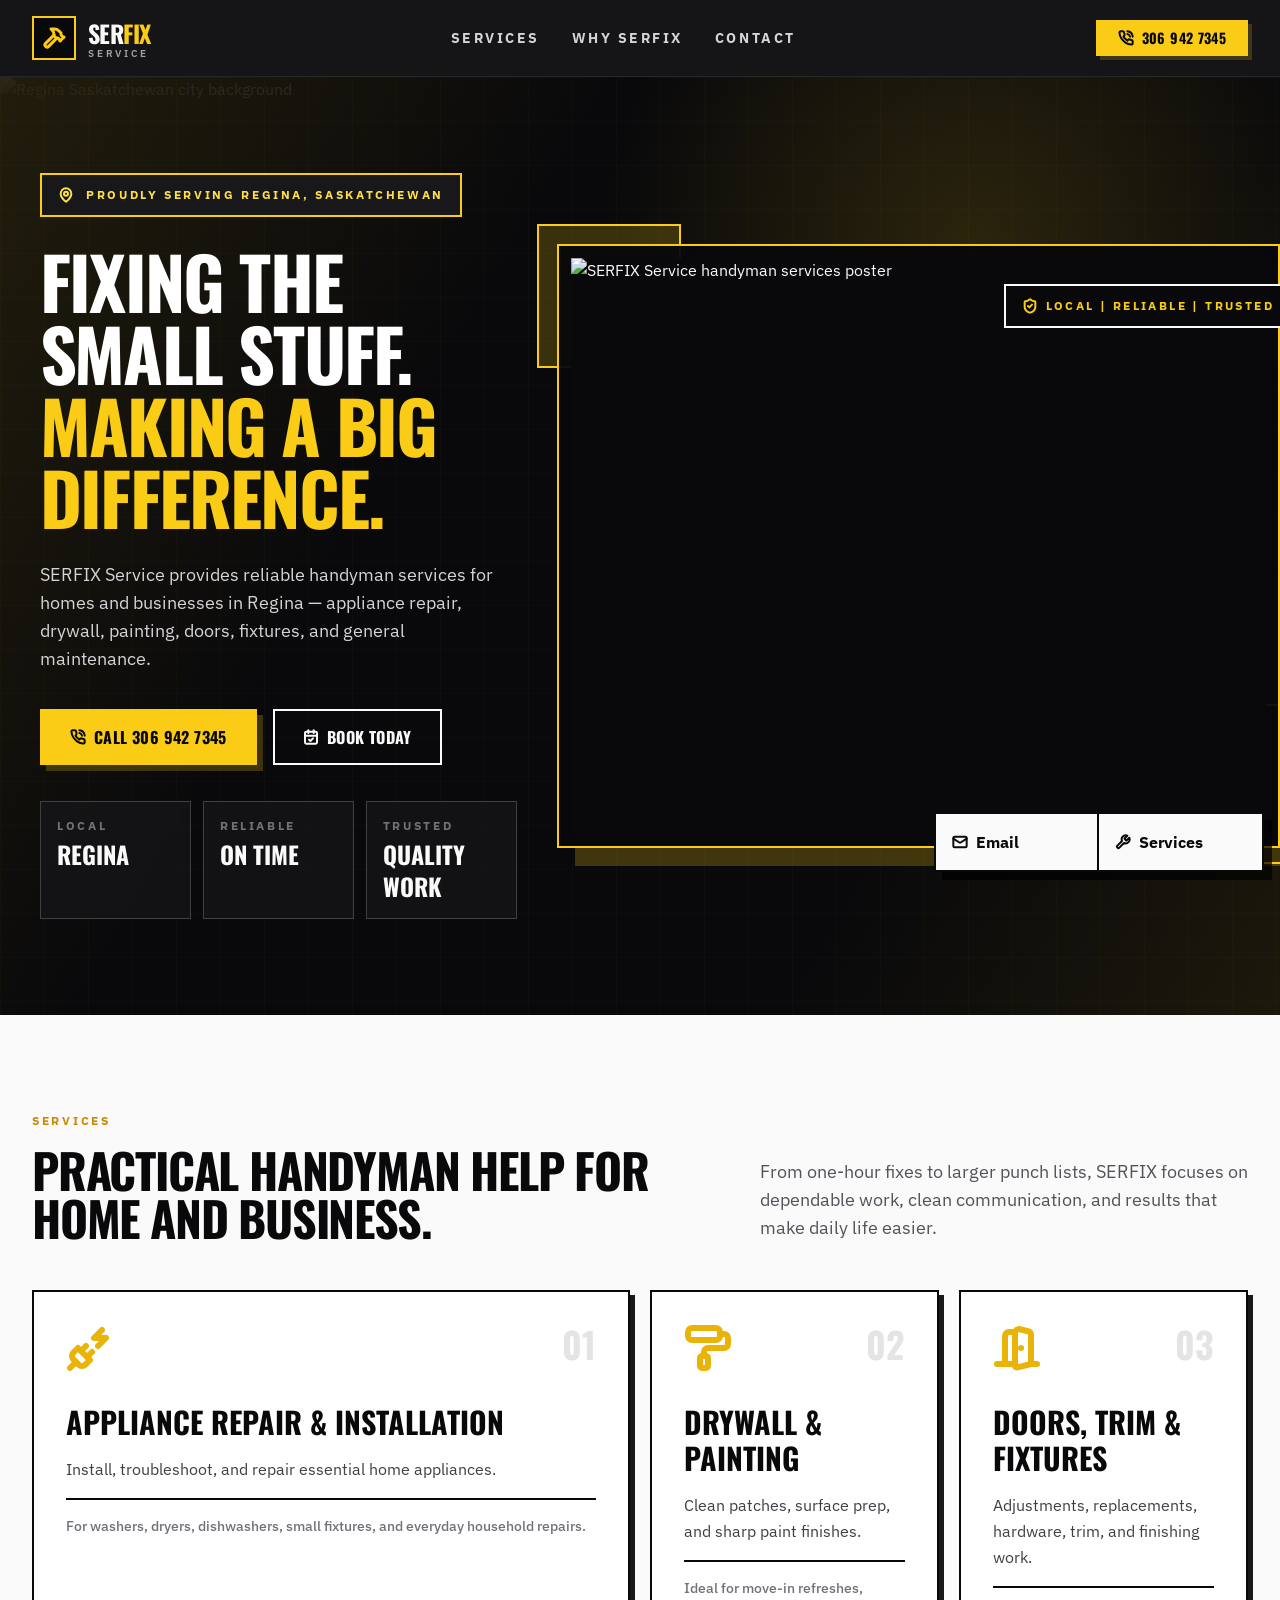
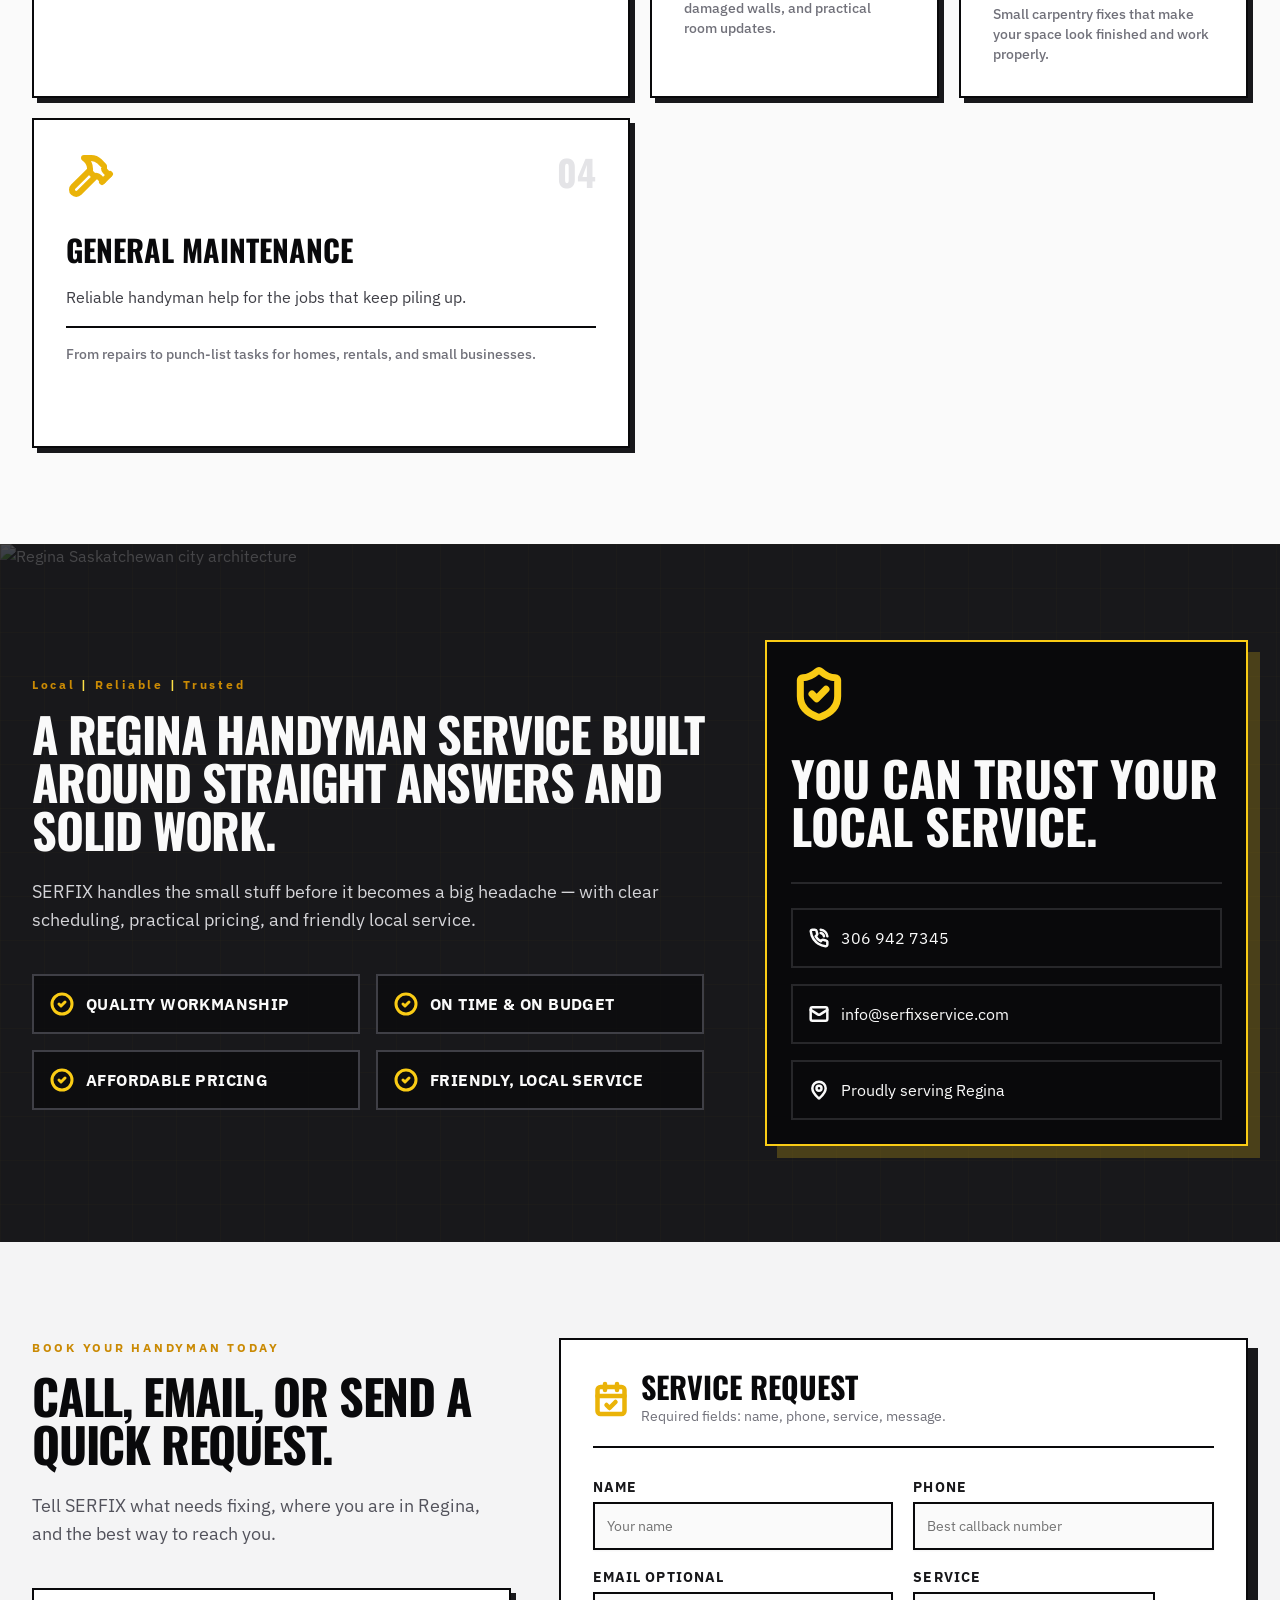
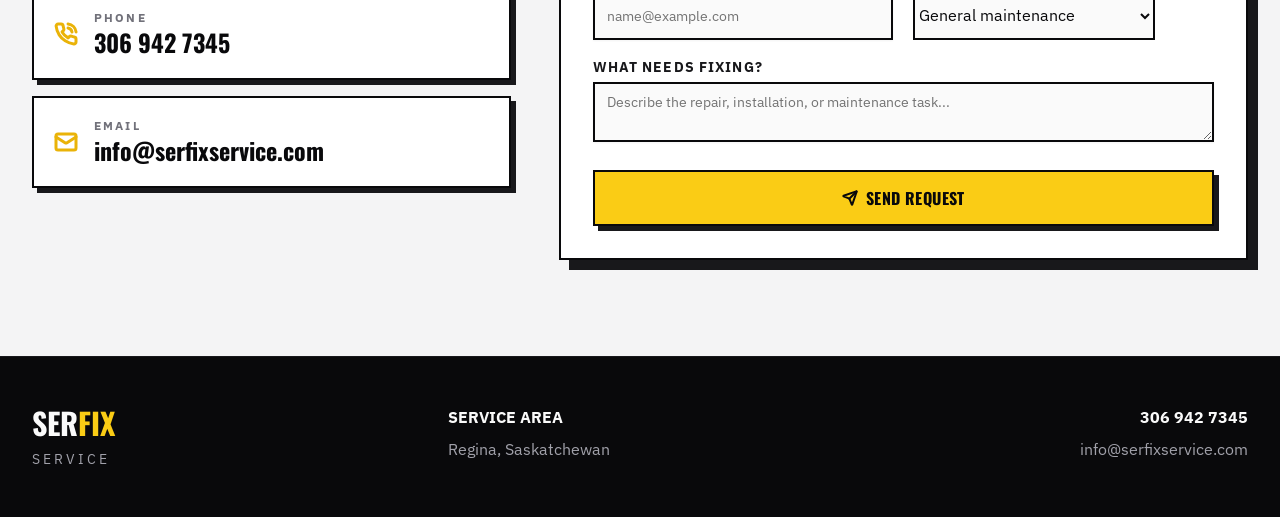
==== commit 4608f4e6: "auto-commit for a4939fe2-5e4c-458f-81fc-8a31114a6941" ====
--- a/serfix_static_site/index.html
+++ b/serfix_static_site/index.html
@@ -1 +1 @@
-<!doctype html><html lang="en"><head><meta charset="utf-8"/><meta name="viewport" content="width=device-width,initial-scale=1"/><meta name="theme-color" content="#09090b"/><meta name="description" content="SERFIX Service Limited — reliable handyman services in Regina, Saskatchewan."/><title>SERFIX Service Limited</title><script defer="defer" src="./static/js/main.e222eb25.js"></script><link href="./static/css/main.168bb7ba.css" rel="stylesheet"></head><body><noscript>You need to enable JavaScript to run this app.</noscript><div id="root"></div></body></html>+<!doctype html><html lang="en"><head><meta charset="utf-8"/><meta name="viewport" content="width=device-width,initial-scale=1"/><meta name="theme-color" content="#09090b"/><meta name="description" content="SERFIX Service — reliable handyman services in Regina, Saskatchewan."/><title>SERFIX Service</title><script defer="defer" src="./static/js/main.4e670278.js"></script><link href="./static/css/main.168bb7ba.css" rel="stylesheet"></head><body><noscript>You need to enable JavaScript to run this app.</noscript><div id="root"></div></body></html>
